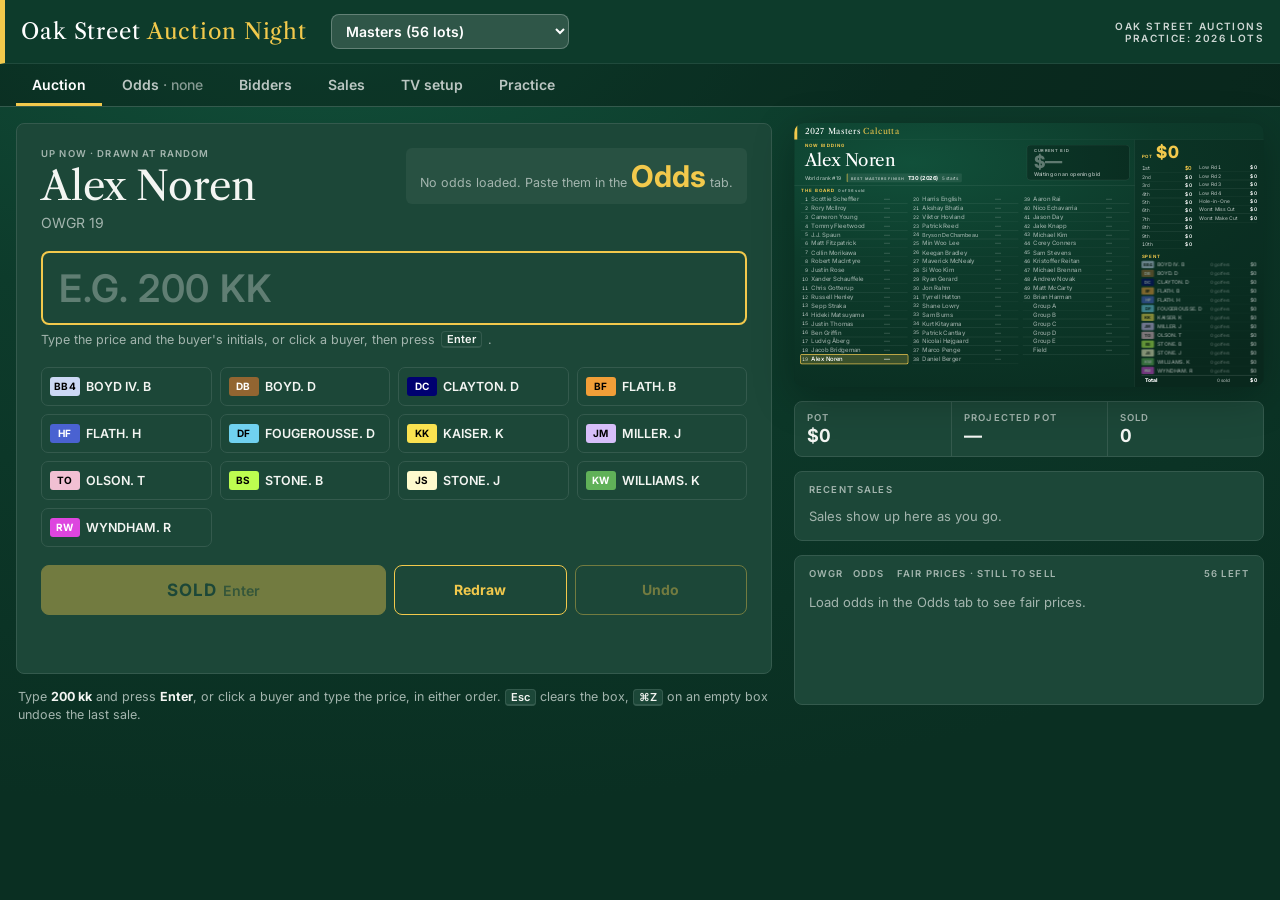
==== auction/index.html @ 511b9451 "Fair prices: golf shows both OWGR and odds rank columns Co-Authored-By: Claude Opus 5.5 <noreply@ant" ====
<!doctype html>
<html lang="en"><head><meta charset="utf-8"><meta name="viewport" content="width=device-width,initial-scale=1,viewport-fit=cover">
<title>Oak Street Auction Night</title>
<meta name="robots" content="noindex"><link rel="apple-touch-icon" href="/apple-touch-icon.png">
<style>:root{color-scheme:light}html,body{margin:0}[hidden]{display:none!important}</style>
</head><body>


<meta name="claude:viewport-fit-sides" content="cover">
<link rel="stylesheet" href="https://fonts.googleapis.com/css2?family=Libre+Caslon+Text:ital,wght@0,400;0,700;1,400&family=Libre+Franklin:wght@500;700;800&family=Source+Serif+4:wght@600;700&family=Oswald:wght@500;600;700&family=Barlow+Condensed:wght@600;700;800&family=Cormorant+Garamond:wght@500;600;700&family=Inter:wght@400;500;600;700;800&display=swap">
<style>
/* Layout: your phone controls on the left, the TV board on the right (tabs on narrow screens). Golf site Masters look. */
:root{--bg:#f6f4ec;--card:#fff;--fg:#1c2a21;--mut:#6d7468;--line:#e6e2d4;--seg:#f0ede2;--green:#006747;--gold:#f2c94c;--pos:#006747;--neg:#c8102e;--hdr:#006747;--shadow:0 1px 2px rgba(28,42,33,.06),0 4px 14px rgba(28,42,33,.04);--serif:"Libre Caslon Text",Georgia,serif;--ui:Inter,system-ui,-apple-system,"Segoe UI",sans-serif;
  --tv:#0d3b2b;--tv2:#0a2f22;--tvline:rgba(255,255,255,.12);--tvfg:#fff;--tvmut:rgba(255,255,255,.62)}
@media (prefers-color-scheme:dark){:root:not([data-theme="light"]){--bg:#0b120e;--card:#131c17;--fg:#eef1ea;--mut:#9aa396;--line:#253029;--seg:#1b2620;--green:#4fb98a;--pos:#5fca98;--neg:#ff7a72;--hdr:#00422d;--shadow:none;color-scheme:dark}}
:root[data-theme="dark"]{--bg:#0b120e;--card:#131c17;--fg:#eef1ea;--mut:#9aa396;--line:#253029;--seg:#1b2620;--green:#4fb98a;--pos:#5fca98;--neg:#ff7a72;--hdr:#00422d;--shadow:none;color-scheme:dark}
*{box-sizing:border-box}
body{background:var(--bg);color:var(--fg);font:14px/1.4 var(--ui);-webkit-font-smoothing:antialiased}
.top{background:var(--hdr);color:#fff;padding-block:14px;padding-left:max(16px,env(safe-area-inset-left,0px));padding-right:max(16px,env(safe-area-inset-right,0px));display:flex;align-items:center;gap:12px;border-left:5px solid var(--gold)}
.top h1{margin:0;font:400 22px var(--serif);letter-spacing:.04em}.top h1 span{color:var(--gold)}
.top p{margin:0 0 0 auto;font:600 10px var(--ui);letter-spacing:.14em;text-transform:uppercase;opacity:.8;text-align:right}
.top p.x{display:block}@media(max-width:600px){.top p{display:none}}.tabs{display:none;gap:6px;padding:12px max(16px,env(safe-area-inset-right,0px)) 0 max(16px,env(safe-area-inset-left,0px))}
.tabs button{flex:1;border:1px solid var(--line);background:var(--card);color:var(--fg);border-radius:999px;padding:9px;font:600 13px var(--ui);cursor:pointer}
.tabs button.on{background:var(--green);border-color:var(--green);color:var(--card)}
.wrap{display:grid;grid-template-columns:390px minmax(0,1fr);gap:20px;align-items:start;padding-block:16px 40px;padding-left:max(16px,env(safe-area-inset-left,0px));padding-right:max(16px,env(safe-area-inset-right,0px));max-width:1500px;margin:0 auto}
@media(max-width:900px){.wrap{grid-template-columns:minmax(0,1fr)}.tabs{display:flex}.wrap[data-v="ctl"] .tvcol{display:none}.wrap[data-v="tv"] .ctl{display:none}}
.lbl{font:600 10px var(--ui);letter-spacing:.14em;text-transform:uppercase;color:var(--mut);margin:0 2px 8px;display:flex;justify-content:space-between}
/* controls */
.ctl{min-width:0}
.card{background:var(--card);border:1px solid var(--line);border-radius:8px;box-shadow:var(--shadow);margin-bottom:12px;overflow:hidden}
.st{display:grid;grid-template-columns:repeat(3,minmax(0,1fr))}.st div{padding:10px 12px;border-left:1px solid var(--line)}.st div:first-child{border:0}
.st small,.sec{display:block;font:600 9.5px var(--ui);letter-spacing:.12em;text-transform:uppercase;color:var(--mut)}
.st b{display:block;font:700 18px var(--ui);margin-top:2px;font-variant-numeric:tabular-nums}
.now{padding:14px 12px;border-top:1px solid var(--line);display:grid;grid-template-columns:minmax(0,1fr);gap:12px}.now>*{min-width:0}
.now h2{margin:2px 0 0;font:400 24px/1.15 var(--serif)}.now .mem{font-size:12px;color:var(--mut);margin-top:3px}
.priv{display:flex;align-items:center;gap:10px;background:var(--seg);border-radius:6px;padding:9px 10px;font-size:12.5px}
.priv b{font:700 18px var(--ui);color:var(--green);font-variant-numeric:tabular-nums}.priv span{color:var(--mut)}
.priv button,.priv input{font:600 12px var(--ui)}.priv input{flex:1;min-width:0;border:1px solid var(--line);border-radius:5px;padding:6px 8px;background:var(--card);color:var(--fg)}
.priv button{border:0;background:none;color:var(--green);cursor:pointer;padding:4px}
.pr{display:grid;grid-template-columns:48px minmax(0,1fr) 48px;gap:8px}
.pr button{border:1px solid var(--line);background:var(--card);color:var(--fg);border-radius:8px;font:700 18px var(--ui);cursor:pointer}
.pr input{font:800 30px var(--ui);text-align:center;border:1px solid var(--line);border-radius:8px;padding:8px;background:var(--card);color:var(--fg);min-width:0;font-variant-numeric:tabular-nums}
.bz{display:grid;grid-template-columns:repeat(auto-fill,minmax(108px,1fr));gap:6px}
.bz button{display:flex;align-items:center;gap:6px;border:1px solid var(--line);background:var(--card);color:var(--fg);border-radius:7px;padding:6px;font:600 11px var(--ui);cursor:pointer;min-width:0;text-align:left}
.bz button span:last-child{white-space:nowrap;overflow:hidden;text-overflow:ellipsis}
.bz button.on{border-color:var(--green);box-shadow:0 0 0 2px var(--green)}
.act{display:grid;grid-template-columns:minmax(0,1fr) auto auto;gap:8px}
.btn{border:1px solid var(--green);background:var(--green);color:var(--card);border-radius:8px;padding:11px 14px;font:700 14px var(--ui);cursor:pointer;white-space:nowrap}
.btn.big{font-size:17px;letter-spacing:.06em}.btn.g{background:var(--card);color:var(--green)}
.btn:disabled{opacity:.4;cursor:default}
.btn:focus-visible,.bz button:focus-visible,.pr button:focus-visible,input:focus-visible,select:focus-visible{outline:2px solid var(--gold);outline-offset:1px}
.tag{display:inline-flex;align-items:center;justify-content:center;min-width:30px;height:19px;padding:0 4px;border-radius:3px;font:700 10px var(--ui);letter-spacing:.04em;line-height:normal;flex:0 0 auto}
.q .li{display:grid;grid-template-columns:20px minmax(0,1fr) auto;gap:8px;padding:8px 12px;border-top:1px solid var(--line);font-size:13px;align-items:center;cursor:pointer}
.q .li:hover{background:var(--seg)}.q .li i{font-style:normal;color:var(--mut);font-size:11px;font-variant-numeric:tabular-nums}.q .li small{color:var(--mut)}
.q .li span:nth-child(2){white-space:nowrap;overflow:hidden;text-overflow:ellipsis;font-weight:600}
.ctls{display:flex;flex-wrap:wrap;gap:8px;padding:12px}
.note{font-size:12.5px;color:var(--mut);margin:0 2px 12px;line-height:1.5}.note b{color:var(--fg)}
.toast{font-size:12px;color:var(--green);min-height:16px;padding:0 12px 10px}
/* TV board: dark Masters green, built at 1280x720 and scaled */
.tvcol{min-width:0;position:sticky;top:12px}
.tvbox{width:100%;aspect-ratio:16/9;max-width:100%;border-radius:10px;overflow:hidden;box-shadow:0 10px 40px rgba(0,0,0,.25);background:var(--tv2);position:relative}
.tv{position:absolute;left:0;top:0;width:1280px;height:720px;transform-origin:0 0;background:radial-gradient(120% 90% at 25% 15%,var(--tv0,#11503a) 0%,var(--tv) 45%,var(--tv2) 100%);color:var(--tvfg);font-family:var(--ui);display:grid;grid-template-rows:54px minmax(0,1fr);grid-template-columns:minmax(0,1fr) 400px}
.tv .bar{grid-column:1/-1;display:flex;align-items:center;gap:16px;padding:0 28px;border-bottom:1px solid var(--tvline);position:relative}
.tv .bar:before{content:"";position:absolute;left:0;top:0;bottom:0;width:8px;background:var(--gold)}
.tv .bar h3{margin:0;font:400 24px var(--serif);letter-spacing:.05em}.tv .bar h3 span{color:var(--gold)}
.tv .live{display:inline-flex;align-items:center;gap:8px;font:800 12px var(--ui);letter-spacing:.18em;background:#c8102e;padding:5px 11px;border-radius:4px}
.tv .live:before{content:"";width:8px;height:8px;border-radius:50%;background:#fff;animation:bl 1.4s infinite}
@keyframes bl{50%{opacity:.25}}
.tv .bar .cnt{margin-left:auto;font:600 15px var(--ui);color:var(--tvmut)}.tv .bar .cnt b{color:#fff}
.tv .k{font:700 12px var(--ui);letter-spacing:.22em;text-transform:uppercase;color:var(--gold)}
.tv .k small{font:600 11px var(--ui);letter-spacing:.08em;text-transform:none;color:var(--tvmut);margin-left:8px}
.tv .lf{display:grid;grid-template-rows:auto minmax(0,1fr);min-width:0;min-height:0}
.tv .stage{padding:14px 28px 12px;display:grid;grid-template-columns:minmax(0,1fr) auto;gap:4px 22px;align-items:end;border-bottom:1px solid var(--tvline)}
.tv .stage .k{grid-column:1/-1}
.tv .lot{font:400 46px/1.25 var(--serif);padding-bottom:2px;white-space:nowrap;overflow:hidden;text-overflow:ellipsis}
.tv .mem{grid-column:1/2;font:500 14px/1.35 var(--ui);color:var(--tvmut);overflow:hidden;display:-webkit-box;-webkit-line-clamp:2;-webkit-box-orient:vertical;min-height:19px}
.tv .bid{grid-row:2/4;grid-column:2;min-width:280px;background:rgba(0,0,0,.25);border:1px solid var(--tvline);border-radius:10px;padding:10px 18px;align-self:stretch;display:flex;flex-direction:column;justify-content:center}
.tv .bid small{font:700 11px var(--ui);letter-spacing:.2em;text-transform:uppercase;color:var(--tvmut)}
.tv .bid .amt{font:800 54px/1 var(--ui);font-variant-numeric:tabular-nums;margin-top:3px}
.tv .bid .who{display:flex;align-items:center;gap:9px;font:600 16px var(--ui);margin-top:5px;min-height:24px}
.tv .bid.sold{background:var(--gold);color:#0b2a1f;border-color:var(--gold)}.tv .bid.sold small{color:rgba(11,42,31,.65)}
.tv .past{grid-column:1/2;display:flex;gap:8px;flex-wrap:nowrap;overflow:hidden;align-items:center;min-height:28px}
.tv .pp{display:flex;align-items:center;gap:7px;background:rgba(255,255,255,.08);border-radius:5px;padding:4px 9px;font:600 13px var(--ui);white-space:nowrap}
.tv .pp em{font-style:normal;color:var(--tvmut);font-weight:500;font-size:12px}.tv .pp.m{background:rgba(242,201,76,.18);box-shadow:inset 0 0 0 1px rgba(242,201,76,.5)}
.tv .sl{padding:12px 18px 12px 24px;min-height:0;display:flex;flex-direction:column}
.tv .sl .cols{margin-top:8px;display:grid;grid-template-columns:repeat(var(--nc,3),minmax(0,1fr));gap:0 16px;align-items:start;flex:1;min-height:0}.tv .sl .cols .cc{min-width:0;display:flex;flex-direction:column}
.tv .sl .cols.c4{gap:0 14px}.tv .sl .r{display:grid;grid-template-columns:44px minmax(0,1fr) auto;gap:7px;align-items:center;height:21px;border-bottom:1px solid var(--tvline);break-inside:avoid;font:500 13.5px var(--ui)}
.tv .sl .r b{text-align:right;font-weight:800;font-variant-numeric:tabular-nums}
.tv .sl .r span{white-space:nowrap;overflow:hidden;text-overflow:ellipsis}
.tv .sl .r.nw{background:rgba(242,201,76,.22);border-radius:3px;box-shadow:0 0 0 2px rgba(242,201,76,.22)}
.tv .sl .r .tag{height:17px;min-width:30px;font-size:10px}
.tv .sl .none{color:var(--tvmut);font-size:14px;margin-top:10px}
.tv .rt{border-left:1px solid var(--tvline);padding:12px 24px 10px;display:flex;flex-direction:column;min-height:0;background:rgba(0,0,0,.14)}
.tv .pt{display:flex;align-items:baseline;gap:14px}.tv .pc{display:flex;flex-direction:column;min-width:0}.tv .pt .big{font:800 46px/1 var(--ui);color:var(--gold);font-variant-numeric:tabular-nums}
.tv .pays{display:grid;grid-template-columns:1fr 1.15fr;column-gap:20px;margin-top:8px;align-items:start;font:600 13.5px var(--ui);font-variant-numeric:tabular-nums}
.tv .pays .pc div{display:flex;justify-content:space-between;gap:8px;border-bottom:1px solid var(--tvline);padding:3px 0;white-space:nowrap}.tv .pays em{font-style:normal;color:var(--tvmut);font-weight:500;overflow:hidden;text-overflow:ellipsis}
.tv .pays .pc div.f{color:var(--gold);font-size:15px}
.tv .bl{margin-top:12px;display:flex;flex-direction:column;min-height:0}
.tv .bl .r{display:grid;grid-template-columns:auto minmax(0,1fr) auto 64px;gap:9px;align-items:center;height:calc(25px*var(--k,1));border-bottom:1px solid var(--tvline);font:600 calc(14px*var(--k,1)) var(--ui);font-variant-numeric:tabular-nums}.tv .bl .r .tag{height:calc(20px*var(--k,1));min-width:calc(34px*var(--k,1));font-size:calc(11px*var(--k,1))}
.tv .rt{overflow:hidden}
.tv .bl .r span{white-space:nowrap;overflow:hidden;text-overflow:ellipsis}.tv .bl .r i{font-style:normal;color:var(--tvmut);font-weight:500;font-size:12.5px}.tv .bl .r b{text-align:right}
.tv .bl .r.z{opacity:.5}.tv .bl .r.nw{background:rgba(242,201,76,.22)}
.tv .tag{height:20px;min-width:34px;font-size:11px}.tv .bid .tag{height:26px;min-width:42px;font-size:14px}
.tv .sl .r{grid-template-columns:20px minmax(0,1fr) 42px 38px!important;gap:7px!important}.tv .sl .cols.c4 .r{grid-template-columns:18px minmax(0,1fr) 36px 34px!important;gap:5px!important}
.tv .ow{display:flex;align-items:center;justify-content:center;height:18px;line-height:normal;border-radius:3px;padding:0 0 0 .04em;font:700 11px var(--ui);letter-spacing:.04em;white-space:nowrap;overflow:hidden;text-overflow:ellipsis;text-align:center}.tv .sl .cols.c4 .ow{font-size:10px;height:17px}
.tv .sl .r i{font-style:normal;color:var(--tvmut);font-size:11px;text-align:right;font-variant-numeric:tabular-nums}
.tv .sl .r.open span{color:rgba(255,255,255,.55)}.tv .sl .r.open b{color:rgba(255,255,255,.3);font-weight:500}
.tv .sl .r.up{background:rgba(242,201,76,.2);box-shadow:0 0 0 2px var(--gold);border-radius:3px}.tv .sl .r.up span,.tv .sl .r.up b{color:#fff}
.tv .sl .r .tg0{display:block}
.tv .sl .cols.c4 .r{height:20px;font-size:12.5px}.tv .sl .cols.dense .r{height:19.5px;font-size:13px}
.tv .sl .r.hasdd{position:relative;z-index:3}
.tv .sl .r .dd{position:absolute;right:-2px;left:auto;min-width:calc(100% + 4px);width:max-content;max-width:360px;top:calc(100% + 3px);background:#0a2a1e;border:2px solid var(--gold);border-radius:5px;padding:6px 10px;display:grid;grid-template-columns:1fr;gap:1px 14px;box-shadow:0 10px 24px rgba(0,0,0,.45);transform-origin:top;animation:dd .28s ease-out}
.tv .sl .r .dd.two{grid-template-columns:repeat(2,minmax(0,auto))}
.tv .sl .r .dd.flip{top:auto;bottom:calc(100% + 3px);transform-origin:bottom}
.tv .sl .r .dd span{font:500 13px/1.5 var(--ui);color:#fff;white-space:nowrap;overflow:hidden;text-overflow:ellipsis}
@keyframes dd{from{transform:scaleY(.2);opacity:0}to{transform:none;opacity:1}}
@media(prefers-reduced-motion:reduce){.tv .sl .r .dd{animation:none}}
.tv .sl .cols{overflow:visible!important}.tv .sl{overflow:hidden}
@media(prefers-reduced-motion:reduce){.tv .live:before{animation:none}}
.cmd{width:100%;font:800 30px var(--ui);letter-spacing:.02em;border:2px solid var(--green);border-radius:8px;padding:10px 14px;background:var(--card);color:var(--fg);text-transform:uppercase}
.cmd::placeholder{color:var(--mut);opacity:.5;font-weight:600}
.hint{font-size:12.5px;color:var(--mut);margin-top:6px;min-height:18px;display:flex;align-items:center;gap:6px;flex-wrap:wrap}
.hint b{color:var(--fg)}.hint .warn{color:var(--neg);font-weight:600}
kbd{font:600 11px var(--ui);border:1px solid var(--line);border-bottom-width:2px;border-radius:4px;padding:0 5px;background:var(--card);color:var(--fg)}
.evp{display:flex;align-items:center;gap:10px;margin-bottom:10px}.evp select{flex:1;font:600 14px var(--ui);color:var(--fg);background:var(--card);border:1px solid var(--line);border-radius:8px;padding:9px 10px}
.tv[data-ev="usopen"]{--tv0:#164a7a;--tv:#0b2f55;--tv2:#061f3b;--gold:#F25C5C;--serif:"Libre Franklin",Inter,sans-serif}
.tv[data-ev="usopen"] .bar h3{font-weight:800;letter-spacing:.02em;text-transform:uppercase;font-size:22px}
.tv[data-ev="usopen"] .lot{font-weight:700;letter-spacing:-.01em}
.tv[data-ev="usopen"] .bid.sold{background:#BF0D3E;border-color:#BF0D3E;color:#fff}.tv[data-ev="usopen"] .bid.sold small{color:rgba(255,255,255,.75)}
.tv[data-ev="usopen"] .sl .r .dd{background:#071f3a}
.tv .sl .r .dd.three{grid-template-columns:repeat(3,minmax(0,auto))}
.tv[data-ev="pga"]{--tv0:#043362;--tv:#00205B;--tv2:#001123;--gold:#ffffff;--serif:"Source Serif 4",Georgia,serif}
.tv[data-ev="pga"] .bar h3{font-weight:700;letter-spacing:.01em;font-size:25px}.tv[data-ev="pga"] .lot{font-weight:700;letter-spacing:0;font-size:46px}
.tv[data-ev="pga"] .bid.sold{color:#00205B}.tv[data-ev="pga"] .sl .r .dd{background:#001a3a}
.tv[data-ev="open"]{--tv0:#1d3d66;--tv:#0f2a4a;--tv2:#081a30;--gold:#FFD100;--serif:"Cormorant Garamond",Georgia,serif}
.tv[data-ev="open"] .bar h3{font-weight:700;font-size:27px;letter-spacing:.03em}.tv[data-ev="open"] .lot{font-weight:600;font-size:52px}
.tv[data-ev="open"] .bid.sold{color:#0B2545}.tv[data-ev="open"] .sl .r .dd{background:#0a1f38}
.tv .secs{margin-top:8px;display:grid;grid-template-columns:repeat(var(--n),minmax(0,1fr));gap:0 16px;flex:1;min-height:0}
.tv .secs .sh{font:700 13px var(--ui);letter-spacing:.16em;text-transform:uppercase;color:#fff;border-bottom:2px solid var(--gold);padding:2px 0 5px;margin-bottom:2px}
.tv .secs .sc{min-width:0;display:flex;flex-direction:column}
.tv .secs .r{height:auto!important;flex:0 0 31px;font-size:15px!important}
.tv .sl .r{align-content:center!important;align-items:center!important}
/* Safari: give board rows a real height so their text centers vertically */
.tv .secs .r{height:31px!important}
.tv .secs[data-rows="7"] .r{height:52px!important}
.tv[data-ev="mm"] .secs .r{height:var(--rh,31px)!important}
.tv[data-ev="mm"] .secs .r:has(.pair){height:calc(var(--rh,31px)*1.6)!important}
.tv .sl .r{grid-template-rows:minmax(0,1fr)!important}
.tv .secs[data-rows="7"] .r{flex-basis:52px;font-size:21px!important;grid-template-columns:28px minmax(0,1fr) 58px 46px!important}
.tv .secs[data-rows="7"] .r i{font-size:15px}.tv .secs[data-rows="7"] .ow{height:24px;font-size:13px}
.tv .secs[data-rows="7"] .sh{font-size:16px}
.tv .pays.win{grid-template-columns:1fr 1fr}.tv .pays .ph2{font:700 11px var(--ui);letter-spacing:.14em;text-transform:uppercase;color:var(--tvmut);border:0!important;padding:0 0 4px!important}
.tv .pays.win .pc div:not(.ph2){font-size:15px;padding:5px 0}
.tv[data-ev="nfl"]{--tv0:#262a30;--tv:#15181c;--tv2:#08090b;--gold:#ffffff;--serif:"Oswald",Inter,sans-serif}
.tv[data-ev="nfl"] .bar h3{font-weight:700;text-transform:uppercase;letter-spacing:.04em}.tv[data-ev="nfl"] .lot{font-weight:600;text-transform:uppercase;letter-spacing:.01em}
.tv[data-ev="nfl"] .k{color:#fff}.tv[data-ev="nfl"] .pt .big{color:#fff}.tv[data-ev="nfl"] .bar h3 span{color:#fff}.tv[data-ev="nfl"] .bar:before{display:none}.tv[data-ev="nfl"] .sl .r.up{background:rgba(255,255,255,.12)}.tv[data-ev="nfl"] .sl .r.nw{background:rgba(255,255,255,.18)}.tv[data-ev="nfl"] .sl .k small,.tv[data-ev="nfl"] .k small{color:rgba(255,255,255,.6)}.tv[data-ev="nfl"] .bid.sold{color:#111}.tv[data-ev="nfl"] .bid.sold small{color:rgba(0,0,0,.6)}.tv[data-ev="nfl"] .secs .sc:nth-child(1) .sh{border-bottom-color:#D50A0A}.tv[data-ev="nfl"] .secs .sc:nth-child(2) .sh{border-bottom-color:#013369}.tv[data-ev="nfl"] .sl .r .dd{background:#0e1013}
.tv[data-ev="mm"]{--tv0:#1d2630;--tv:#10161d;--tv2:#06090c;--gold:#009cde;--serif:"Barlow Condensed",Inter,sans-serif}
.tv[data-ev="mm"] .bar h3{font-weight:800;text-transform:uppercase;letter-spacing:.03em;font-size:26px}.tv[data-ev="mm"] .lot{font-weight:700;text-transform:uppercase;font-size:50px}
.tv[data-ev="mm"] .k,.tv[data-ev="mm"] .pt .big{color:#009cde}.tv[data-ev="mm"] .pcum div:last-child b{color:#009cde}.tv[data-ev="mm"] .bid.sold{color:#fff}.tv[data-ev="mm"] .bid.sold small{color:rgba(255,255,255,.75)}.tv[data-ev="mm"] .sl .r .dd{background:#0b1015}
.tv[data-ev="mm"]{grid-template-columns:minmax(0,1fr) 350px}
.tv[data-ev="mm"] .secs{gap:0 12px}.tv[data-ev="mm"] .secs .r{flex:0 0 var(--rh,31px)!important;font-size:var(--fs,calc(var(--rh,31px)*.6))!important;grid-template-columns:1.2em minmax(0,1fr) 2.8em 2.4em!important;gap:.35em!important}
.tv[data-ev="mm"] .secs .r:has(.pair){flex-basis:calc(var(--rh,31px)*1.6)!important}
.tv[data-ev="mm"] .secs .r .pair{font-size:1em!important;line-height:1.12!important}
.tv[data-ev="mm"] .secs .r i{font-size:.8em!important}
.tv[data-ev="mm"] .secs .r .ow,.tv[data-ev="mm"] .secs .r .tag{height:min(calc(var(--rh,31px)*.72),1.5em)!important;font-size:.68em!important;min-width:0!important;width:100%}
.tv[data-ev="mm"] .secs .sh{font-size:calc(var(--rh,31px)*.48)}
.tv[data-ev="mm"] .rt{padding-left:20px;padding-right:20px}
.tv .pcum{margin-top:8px;font:600 15px var(--ui);font-variant-numeric:tabular-nums}
.tv .pcum div{display:grid;grid-template-columns:minmax(0,1fr) 80px 100px;gap:8px;align-items:center;border-bottom:1px solid var(--tvline);padding:5px 0}
.tv .pcum div span,.tv .pcum div b{text-align:right}.tv .pcum .h span:first-child{text-align:left}.tv .pcum em{font-style:normal;color:var(--tvmut);font-weight:500}
.tv .pcum div b{color:#fff;font-weight:800}.tv .pcum div:last-child b{color:var(--gold)}
.tv .pcum .h{font:700 11px var(--ui);letter-spacing:.12em;text-transform:uppercase;color:var(--tvmut);border-bottom:1px solid var(--tvline);padding:0 0 5px}
.tv .stage.team{border-bottom:0}
.tv .stage.team .k{color:var(--tk)}.tv .stage.team .lot{color:var(--tfg)}.tv .stage.team .mem{color:var(--tk)}
.tv .stage.team:not([data-tv="box"]) .bid:not(.sold){background:rgba(0,0,0,.42);border-color:rgba(255,255,255,.18)}
.tv .lot.sm{font-size:38px!important;line-height:1.3}
.tv .stage{position:relative}.tv .stage>*{position:relative;z-index:1}.tv .stage>.tbg{position:absolute;inset:0;width:100%;height:100%;z-index:0;display:block}
.tv[data-ev="nfl"] .stage.team .team-title{grid-column:1;display:flex;align-items:center;gap:14px;min-width:0;position:relative;z-index:1}
.tv[data-ev="nfl"] .stage.team .team-title .lot{min-width:0;overflow:visible;text-overflow:clip}
.tv[data-ev="nfl"] .stage.team .team-logo{display:block;flex:0 0 auto;width:82px;height:82px;object-fit:contain;opacity:1;pointer-events:none}
.tv[data-ev="nfl"] .stage.team .team-logo.rams{filter:brightness(0) invert(1)}
.tv[data-ev="nfl"] .stage.team .team-logo.giants{filter:brightness(0) invert(1)}
.tv[data-ev="mm"] .stage.team .team-title{grid-column:1;display:flex;align-items:center;gap:14px;min-width:0;position:relative;z-index:1}
.tv[data-ev="mm"] .stage.team .team-title .lot{min-width:0;overflow:visible;text-overflow:clip}
.tv[data-ev="mm"] .stage.team .team-logo{display:block;flex:0 0 auto;width:82px;height:82px;object-fit:contain;opacity:1;pointer-events:none}
.tv[data-ev="mm"] .stage.team .team-logo.ncaa-light{filter:brightness(0) invert(1)}
.tv[data-ev="masters"] .stage.player .player-title,.tv[data-ev="pga"] .stage.player .player-title,.tv[data-ev="usopen"] .stage.player .player-title,.tv[data-ev="open"] .stage.player .player-title{grid-column:1;display:flex;align-items:center;gap:12px;min-width:0;position:relative;z-index:1}
.tv .stage.player .player-title .lot{min-width:0;overflow:visible;text-overflow:clip}
.tv .stage.player .player-headshot{display:block;flex:0 0 auto;width:58px;height:58px;object-fit:cover;object-position:center 22%;border-radius:50%;border:2px solid rgba(255,255,255,.82);box-shadow:0 3px 10px rgba(0,0,0,.24);background:#fff;pointer-events:none}

.team-logo.ncaa-outline{filter:drop-shadow(0 0 1.5px #fff) drop-shadow(1.5px 0 0 #fff) drop-shadow(-1.5px 0 0 #fff) drop-shadow(0 1.5px 0 #fff) drop-shadow(0 -1.5px 0 #fff) drop-shadow(1px 1px 0 #fff) drop-shadow(-1px -1px 0 #fff) drop-shadow(1px -1px 0 #fff) drop-shadow(-1px 1px 0 #fff)}
.team-logo.ncaa-outline-thin{filter:drop-shadow(0 0 1px #fff) drop-shadow(1px 0 0 #fff) drop-shadow(-1px 0 0 #fff) drop-shadow(0 1px 0 #fff) drop-shadow(0 -1px 0 #fff)}
/* team colors: straight edges only, so they stay sharp at any size */
.tv .stage.team{background:var(--p)}
.tv .stage.team[data-two="1"]{background:linear-gradient(90deg,var(--p) 0 44%,var(--p2) 56% 100%)}
.tv .stage.team:before,.tv .stage.team:after{content:"";position:absolute;z-index:0;pointer-events:none}
.tv .stage.team[data-tv="bands"]:before{left:0;top:0;bottom:0;width:14px;background:var(--q)}
.tv .stage.team[data-tv="bands"]:after{left:0;right:0;bottom:0;height:8px;background:var(--q)}
.tv .stage.team[data-tv="bands"][data-two="1"]:before{background:var(--q)}
.tv .stage.team[data-tv="bands"][data-two="1"]:after{background:linear-gradient(90deg,var(--q) 0 50%,var(--q2) 50% 100%)}
.tv .stage.team[data-tv="fade"]{background:radial-gradient(130% 160% at 20% 0%,color-mix(in srgb,var(--p) 85%,#fff) 0%,var(--p) 45%,color-mix(in srgb,var(--p) 55%,#000) 100%)}
.tv .stage.team[data-tv="fade"][data-two="1"]{background:linear-gradient(90deg,var(--p) 0 40%,var(--p2) 60% 100%)}
.tv .stage.team[data-tv="fade"]:after{left:0;right:0;bottom:0;height:6px;background:linear-gradient(90deg,var(--q) 0 50%,var(--q2) 50% 100%)}
.tv .stage.team[data-tv="box"]{background:transparent}
.tv .stage.team[data-tv="box"] .k,.tv .stage.team[data-tv="box"] .mem{color:var(--tvmut)}.tv .stage.team[data-tv="box"] .lot{color:#fff}
.tv .stage.team[data-tv="box"] .bid:not(.sold){background:linear-gradient(90deg,var(--p) 0 50%,var(--p2) 50% 100%);border:0;box-shadow:inset 0 -8px 0 var(--q),inset 0 0 0 1px rgba(255,255,255,.12);color:var(--tfg)}
.tv .stage.team[data-tv="box"][data-two="0"] .bid:not(.sold){background:var(--p)}
.tv .stage.team[data-tv="box"] .bid:not(.sold) small{color:var(--tk)}
.tv .stage.team[data-tv="box"]:after{left:28px;bottom:3px;width:120px;height:5px;background:linear-gradient(90deg,var(--p) 0 50%,var(--q) 50%)}
.tv .memrow{grid-column:1/2;display:flex;align-items:center;gap:14px;min-height:19px;flex-wrap:nowrap;overflow:hidden}.tv .mem1{font:500 14px var(--ui);color:var(--tvmut);white-space:nowrap}
.tv .bestf{display:flex;align-items:baseline;gap:9px;white-space:nowrap;background:rgba(255,255,255,.08);border-left:3px solid var(--gold);border-radius:4px;padding:3px 10px}
.tv .bestf small{font:700 10px var(--ui);letter-spacing:.16em;text-transform:uppercase;color:var(--tvmut)}.tv .bestf b{font:700 15px var(--ui);color:#fff}.tv .bestf i{font:500 12.5px var(--ui);font-style:normal;color:var(--tvmut)}
.tv .sl .r .dd span.cw{color:var(--gold);font-weight:700}.tv .sl .r .dd span.cw em{font-style:normal;font-weight:600;font-size:11.5px;opacity:.85}
.tv .mem b.cwm{color:var(--gold);font-weight:700}.tv .mem b.cwm em{font-style:normal;font-weight:600;font-size:12.5px;opacity:.85}
.tv .mem .nick{font-weight:700;text-transform:uppercase;letter-spacing:.08em;color:#fff}.tv .stage.team .mem .nick{color:var(--tfg)}
.tv .bl .r.tot{border-top:2px solid var(--tvline);border-bottom:0;font-weight:800}.tv .bl .r.tot span:nth-child(2){color:#fff}
.tv .res{grid-column:1/-1;padding:16px 28px 14px;display:flex;flex-direction:column;min-height:0}
.tv .res .rh{display:flex;justify-content:space-between;align-items:flex-end;border-bottom:1px solid var(--tvline);padding-bottom:10px;margin-bottom:12px}
.tv .res .rt2{font:400 40px/1.1 var(--serif);margin-top:4px}.tv .res .rp{display:flex;align-items:baseline;gap:12px}.tv .res .rp b{font:800 44px var(--ui);color:var(--gold);font-variant-numeric:tabular-nums}
.tv .res .rg{display:grid;grid-template-columns:1fr 1fr 1.05fr;gap:22px;flex:1;min-height:0}
.tv .res .rc{min-width:0;display:flex;flex-direction:column;gap:2px}.tv .res .rc .k{margin-bottom:6px}.tv .res .rc .k small{font:600 11px var(--ui);letter-spacing:.04em;text-transform:none;color:var(--tvmut);margin-left:6px}
.tv .res .rr{display:grid;grid-template-columns:auto minmax(0,1fr) auto;grid-template-rows:auto auto;column-gap:10px;align-items:center;padding:7px 0;border-bottom:1px solid var(--tvline)}
.tv .res .rr .tag{grid-row:1/3}.tv .res .rr span{font:600 16px var(--ui);white-space:nowrap;overflow:hidden;text-overflow:ellipsis}.tv .res .rr i{grid-column:2;font:500 12.5px var(--ui);font-style:normal;color:var(--tvmut)}
.tv .res .rr b{grid-column:3;grid-row:1/3;font:800 20px var(--ui);font-variant-numeric:tabular-nums}
.tv .res .p{color:#5fd68f}.tv .res .n{color:#ff7a72}
.tv .res .bh,.tv .res .br2{display:grid;grid-template-columns:auto minmax(0,1fr) 66px 66px 76px;gap:9px;align-items:center;font:600 14.5px var(--ui);font-variant-numeric:tabular-nums}
.tv .res .bh{font:700 10.5px var(--ui);letter-spacing:.12em;text-transform:uppercase;color:var(--tvmut);padding-bottom:4px;border-bottom:1px solid var(--tvline)}
.tv .res .br2{padding:5px 0;border-bottom:1px solid var(--tvline)}.tv .res .br2 span:nth-child(2){white-space:nowrap;overflow:hidden;text-overflow:ellipsis}
.tv .res .bh span:nth-child(n+3),.tv .res .br2>*:nth-child(n+3){text-align:right}.tv .res .br2 b{font-weight:800}
.tv .res .cards2{flex:1;min-height:0;columns:4 260px;column-gap:16px;column-fill:balance;overflow:hidden}
.tv .res .bc2{break-inside:avoid;background:rgba(255,255,255,.06);border-radius:6px;padding:.55em .7em .4em;margin-bottom:.6em;font-variant-numeric:tabular-nums}
.tv .res .bh2{display:flex;align-items:center;gap:.6em;font:700 1.08em var(--ui)}.tv .res .bh2>span:not(.tag){flex:1;white-space:nowrap;overflow:hidden;text-overflow:ellipsis}.tv .res .bh2 b{font-weight:800;font-size:1.15em}
.tv .res .bs2{display:grid;grid-template-columns:repeat(5,minmax(0,1fr));gap:.4em;margin:.45em 0 .3em;padding-bottom:.4em;border-bottom:1px solid var(--tvline);font:700 .95em var(--ui)}
.tv .res .bs2 small{display:block;font:700 .66em var(--ui);letter-spacing:.1em;text-transform:uppercase;color:var(--tvmut);margin-bottom:1px}
.tv .res .gl{display:grid;grid-template-columns:minmax(0,1fr) auto 4.4em 3.6em;gap:.6em;font:500 .95em/1.55 var(--ui)}
.tv .res .gl span{white-space:nowrap;overflow:hidden;text-overflow:ellipsis}.tv .res .gl i{font-style:normal;color:var(--tvmut)}.tv .res .gl b{text-align:right;font-weight:700}.tv .res .gl em{text-align:right;font-style:normal;font-weight:600;opacity:.85}
.tvsz{display:flex;align-items:center;gap:6px;margin-right:6px}.tvsz .btn{padding:8px 12px}.tvsz b{min-width:3em;text-align:center;font-variant-numeric:tabular-nums}
/* layout B: tabs, roomy auction panel */
.top{gap:16px}.top .evtop{margin-left:8px;font:600 14px var(--ui);color:#fff;background:rgba(255,255,255,.14);border:1px solid rgba(255,255,255,.25);border-radius:8px;padding:7px 10px}.top .evtop option{color:#111}
.ptabs{display:flex;gap:4px;background:#00553b;padding-left:max(16px,env(safe-area-inset-left,0px));padding-right:max(16px,env(safe-area-inset-right,0px));overflow-x:auto}
.ptabs button{background:none;border:0;border-bottom:3px solid transparent;color:rgba(255,255,255,.72);font:600 14px var(--ui);padding:12px 16px 10px;cursor:pointer;white-space:nowrap}.ptabs button.on{color:#fff;border-bottom-color:var(--gold)}
.ptabs button:focus-visible{outline:2px solid var(--gold);outline-offset:-2px}.ptabs #oddsSt{font-weight:500;opacity:.7}
.wrap{grid-template-columns:minmax(0,1fr) 470px!important;gap:22px!important;max-width:1500px}
@media(max-width:1000px){.wrap{grid-template-columns:minmax(0,1fr)!important}}
.ctl .card.big{padding:24px;display:grid;gap:18px;margin:0}
.nowtop{display:flex;justify-content:space-between;align-items:flex-start;gap:18px}.nowtop>div:first-child{min-width:0}
.nowtop h2{margin:4px 0 0;font:400 40px/1.15 var(--serif)}.nowtop .mem{font-size:14px;color:var(--mut);margin-top:4px}
.nowtop .priv{flex:0 0 auto;flex-direction:column;align-items:flex-end;gap:2px;padding:10px 14px;text-align:right}.nowtop .priv b{font-size:30px}.nowtop .priv button{padding:0}
.ctl .cmd{font-size:38px;padding:12px 16px}
.ctl .bz{grid-template-columns:repeat(4,minmax(0,1fr));gap:8px}.ctl .bz button{padding:9px 8px;font-size:12.5px}
.ctl .act{grid-template-columns:2fr 1fr 1fr}.ctl .act .btn{padding:14px}
.ctl .card.pad{padding:22px}.ctl h3{margin:0 0 6px;font:400 24px var(--serif);color:var(--green)}
.ctl textarea{width:100%;height:340px;font:12.5px ui-monospace,Menlo,monospace;border:1px solid var(--line);border-radius:8px;padding:10px;background:var(--card);color:var(--fg)}
.steps{margin:8px 0 14px;padding-left:20px;line-height:1.7}.keys{margin-top:14px}
.tvcol{display:grid;gap:14px;position:sticky;top:12px;align-content:start;min-width:0}.tvcol .tvbox{width:100%;height:auto;aspect-ratio:16/9}.tvcol .card{margin:0}
.tvcol .st{display:grid;grid-template-columns:repeat(3,minmax(0,1fr))}
.rec #recent .r{display:grid;grid-template-columns:auto minmax(0,1fr) auto;gap:10px;align-items:center;padding:8px 14px;border-top:1px solid var(--line);font-size:13.5px}
.rec #recent .r span{white-space:nowrap;overflow:hidden;text-overflow:ellipsis}.rec #recent .r b{font-variant-numeric:tabular-nums}.rec #recent .none{padding:8px 14px 14px;color:var(--mut);font-size:13px}
.full .ptabs,.full .tvcol>*:not(.tvbox){display:none!important}
.fp .fph{display:flex;justify-content:space-between;padding:12px 14px 6px}
.fp #fair{flex:1;min-height:0;overflow-y:auto}.fp{display:flex;flex-direction:column;flex:1;min-height:150px}
@media(min-width:1001px){.tvcol{display:flex!important;flex-direction:column;max-height:calc(100vh - 128px);top:12px}.tvcol>*:not(.fp){flex:0 0 auto}.tvcol .tvbox{aspect-ratio:16/9;height:auto}}
.fp #fair .r em{font-style:normal;color:var(--mut);font-weight:600;text-align:right;font-variant-numeric:tabular-nums}.fp .rkh{display:inline-block;width:28px;margin-right:10px;text-align:right}
.fp #fair .r{display:grid;grid-template-columns:28px minmax(0,1fr) 52px 64px;gap:10px;padding:6px 14px;border-top:1px solid var(--line);font-size:13.5px;font-variant-numeric:tabular-nums}
.fp #fair .r span{white-space:nowrap;overflow:hidden;text-overflow:ellipsis}.fp #fair .r i{font-style:normal;color:var(--mut);text-align:right}.fp #fair .r b{text-align:right;color:var(--green)}
.fp .rgh{display:none;width:30px;margin-right:10px}.fp.rg .rgh{display:inline-block}.fp.rg #fair .r{grid-template-columns:28px 30px minmax(0,1fr) 52px 64px}.fp.og .rkh,.fp.og .rgh{width:34px}.fp.og #fair .r{grid-template-columns:34px 34px minmax(0,1fr) 52px 64px}.fp.og #fair .r u{color:var(--fg);font-weight:600}.fp #fair .r u{text-decoration:none;color:var(--mut);font-weight:600}
.fp #fair .r.up{background:rgba(242,201,76,.28);box-shadow:inset 3px 0 0 var(--gold);font-weight:700}.fp #fair .none{padding:8px 14px 14px;color:var(--mut);font-size:13px}
.tv .lot.two{display:flex;flex-direction:column;font-size:36px!important;line-height:1.08!important;white-space:normal}.tv .lot.two span{white-space:nowrap;overflow:hidden;text-overflow:ellipsis}
.tv .sl .r .pair{display:flex;flex-direction:column;line-height:1.08;font-size:.84em;min-width:0}.tv .sl .r .pair span{white-space:nowrap;overflow:hidden;text-overflow:ellipsis}
.bl2 .r{display:grid;grid-template-columns:auto minmax(0,1fr) auto auto;gap:10px;align-items:center;padding:7px 0;border-top:1px solid var(--line);font-size:13.5px}
.bl2 .r small{color:var(--mut);font-variant-numeric:tabular-nums}.bl2 .r button{border:1px solid var(--line);background:var(--card);color:var(--fg);border-radius:6px;padding:5px 10px;font:600 12px var(--ui);cursor:pointer}.bl2 .r button:disabled{opacity:.35;cursor:default}
.addb{display:grid;grid-template-columns:minmax(0,1.1fr) minmax(0,1fr) 70px 46px auto;gap:8px;margin-top:12px}.addb select{font:600 14px var(--ui);border:1px solid var(--green);border-radius:8px;padding:9px 10px;background:var(--card);color:var(--fg);min-width:0}
.addb input{font:600 14px var(--ui);border:1px solid var(--line);border-radius:8px;padding:9px 10px;background:var(--card);color:var(--fg);min-width:0;text-transform:uppercase}.addb input[type=color]{padding:2px;height:40px}
.as .r{display:grid;grid-template-columns:minmax(0,1fr) 80px 150px auto;gap:8px;align-items:center;padding:6px 0;border-top:1px solid var(--line);font-size:13.5px}
.as .r span{white-space:nowrap;overflow:hidden;text-overflow:ellipsis;font-weight:600}.as .r input,.as .r select{font:600 13px var(--ui);border:1px solid var(--line);border-radius:6px;padding:6px 8px;background:var(--card);color:var(--fg);min-width:0}
.as .r button{border:1px solid var(--line);background:var(--card);color:var(--fg);border-radius:6px;padding:6px 10px;font:600 12px var(--ui);cursor:pointer}.as .r.hl{background:rgba(242,201,76,.22)}
.rec #recent .r{cursor:pointer}.rec #recent .r:hover{background:var(--seg)}
.tv .tst{position:absolute;inset:0;background:#111;color:#fff;font:600 22px var(--ui);display:flex;align-items:center;justify-content:center;text-align:center;border:6px solid #f2c94c}
.tv .tst i{position:absolute;width:70px;height:70px;border:6px solid #f2c94c}.tv .tst i:nth-child(1){left:0;top:0;border-right:0;border-bottom:0}.tv .tst i:nth-child(2){right:0;top:0;border-left:0;border-bottom:0}.tv .tst i:nth-child(3){left:0;bottom:0;border-right:0;border-top:0}.tv .tst i:nth-child(4){right:0;bottom:0;border-left:0;border-top:0}
.tv .tst b{display:block;font:800 54px var(--ui);margin-bottom:10px}
.tv .pays .pc div.mcper em{padding-left:10px}.tv .mcn{margin-top:8px;background:rgba(255,255,255,.07);border-left:3px solid var(--gold);border-radius:4px;padding:6px 10px;font:500 calc(13.5px*var(--k,1)) var(--ui);font-variant-numeric:tabular-nums}
.tv .mcn b{font-weight:800;color:#fff}.tv .mcn small{display:block;font:500 calc(11px*var(--k,1)) var(--ui);color:var(--tvmut);margin-top:2px;line-height:1.35}
/* full-size TV: one-window full screen, or a second window opened at #tv */
.full .top,.full .tabs,.full .ctl,.full .tvcol>.lbl,.full .tvcol>.note{display:none!important}
.full .wrap{display:block;padding:0;max-width:none}
.full .tvcol{position:static}
.full .tvbox{position:fixed;inset:0;width:100%;height:100%;aspect-ratio:auto;border-radius:0;box-shadow:none;z-index:5}
.xit{position:fixed;top:calc(env(safe-area-inset-top,0px) + 10px);right:calc(env(safe-area-inset-right,0px) + 10px);z-index:9;border:1px solid rgba(255,255,255,.3);background:rgba(0,0,0,.45);color:#fff;border-radius:6px;padding:7px 12px;font:600 12px var(--ui);cursor:pointer;opacity:.25;transition:opacity .2s}
.xit:hover,.xit:focus-visible{opacity:1}
.tvbtns{display:flex;gap:8px;flex-wrap:wrap;margin-top:10px}

/* Laptop controls wear the same look as the TV board for the auction that is loaded */
html:root[data-ev="masters"]{--bg:#0a2f22;--card:#1c4738;--seg:#285142;--line:#345a4d;--fg:#f3f5f2;--mut:#a3b5ae;--green:#f2c94c;--gold:#f2c94c;--pos:#5fca98;--neg:#ff7a72;--hdr:#0d3b2b;--shadow:none;--serif:"Libre Caslon Text",Georgia,serif;color-scheme:dark}
html:root[data-ev="pga"]{--bg:#001123;--card:#0f2d65;--seg:#1c396d;--line:#294475;--fg:#f3f5f2;--mut:#9eaac1;--green:#ffffff;--gold:#ffffff;--pos:#5fca98;--neg:#ff7a72;--hdr:#00205B;--shadow:none;--serif:"Source Serif 4",Georgia,serif;color-scheme:dark}
html:root[data-ev="usopen"]{--bg:#061f3b;--card:#1a3b5f;--seg:#264668;--line:#325070;--fg:#f3f5f2;--mut:#a2b0be;--green:#F25C5C;--gold:#F25C5C;--pos:#5fca98;--neg:#ff7a72;--hdr:#0b2f55;--shadow:none;--serif:"Libre Franklin",Inter,sans-serif;color-scheme:dark}
html:root[data-ev="open"]{--bg:#081a30;--card:#1d3755;--seg:#29415e;--line:#354c67;--fg:#f3f5f2;--mut:#a4aeba;--green:#FFD100;--gold:#FFD100;--pos:#5fca98;--neg:#ff7a72;--hdr:#0f2a4a;--shadow:none;--serif:"Cormorant Garamond",Georgia,serif;color-scheme:dark}
html:root[data-ev="nfl"]{--bg:#08090b;--card:#23262a;--seg:#2f3135;--line:#3a3d40;--fg:#f3f5f2;--mut:#a6a7a9;--green:#ffffff;--gold:#ffffff;--pos:#5fca98;--neg:#ff7a72;--hdr:#15181c;--shadow:none;--serif:"Oswald",Inter,sans-serif;color-scheme:dark}
html:root[data-ev="mm"]{--bg:#06090c;--card:#1e242b;--seg:#2a3036;--line:#363b41;--fg:#f3f5f2;--mut:#a4a6a9;--green:#009cde;--gold:#009cde;--pos:#5fca98;--neg:#ff7a72;--hdr:#10161d;--shadow:none;--serif:"Barlow Condensed",Inter,sans-serif;color-scheme:dark}
html:root[data-ev] body{background:radial-gradient(120% 90% at 25% 0%,var(--ev0) 0%,var(--hdr) 40%,var(--bg) 100%) fixed var(--bg)}
html:root[data-ev="masters"]{--ev0:#11503a}
html:root[data-ev="pga"]{--ev0:#043362}
html:root[data-ev="usopen"]{--ev0:#164a7a}
html:root[data-ev="open"]{--ev0:#1d3d66}
html:root[data-ev="nfl"]{--ev0:#262a30}
html:root[data-ev="mm"]{--ev0:#1d2630}
html:root[data-ev] .top{border-bottom:1px solid rgba(255,255,255,.08)}
html:root[data-ev] .fp #fair .r.up{background:color-mix(in srgb,var(--gold) 20%,transparent)}
html:root[data-ev] .fp #fair .r.up b,html:root[data-ev] .fp #fair .r.up i{color:var(--fg)}
html:root[data-ev] .ptabs{background:rgba(0,0,0,.28);border-bottom:1px solid var(--line)}
html:root[data-ev="masters"]{--tv2:#0a2f22}
html:root[data-ev="pga"]{--tv2:#001123}
html:root[data-ev="usopen"]{--tv2:#061f3b}
html:root[data-ev="open"]{--tv2:#081a30}
html:root[data-ev="nfl"]{--tv2:#08090b}
html:root[data-ev="mm"]{--tv2:#06090c}
html:root[data-ev] .tvbox{background:var(--tv2)}

/* bigger board: slimmer header and stage, rows sized to fill */
.tv{grid-template-rows:46px minmax(0,1fr)!important;grid-template-columns:minmax(0,1fr) 352px!important}
.tv .rt{padding:10px 18px 8px!important}
.tv .pt{gap:10px!important}.tv .pt>*:first-child{white-space:nowrap;letter-spacing:.14em!important}
.tv .sl .cols{gap:0 12px!important}
.tv .bar h3{font-size:22px}
.tv .stage{padding:8px 28px 8px!important}
/* current-bid box: centered in the header, equal gap above, below and to the right */
.tv .stage{padding-right:var(--bgap,14px)!important}
.tv .stage>*:not(.bid):not(.tbg){grid-column:1}
.tv .stage .bid{grid-row:1/span 3;grid-column:2;align-self:stretch;margin:calc(var(--bgap,14px) - 8px) 0}
.tv .stage.team[data-tv="fade"] .bid{margin-bottom:calc(var(--bgap,14px) - 2px)}
.tv .stage .bid{padding:4px 18px!important}.tv .stage .bid .amt{margin-top:0!important}.tv .stage .bid .who{margin-top:1px!important;min-height:20px!important}.tv .stage .bid .amt{font-size:47px!important}
.tv .bid{padding:6px 18px!important}
.tv .bid .amt{font-size:48px!important}
.tv .sl{padding:6px 14px 8px 18px!important}
.tv .sl .cols{margin-top:4px!important}
.tv .sl .r,.tv .sl .cols.c4 .r,.tv .sl .cols.dense .r{height:var(--rh,21px)!important;font-size:calc(var(--rh,21px)*.68)!important;grid-template-columns:1.3em minmax(0,1fr) 2.9em 2.5em!important;gap:.4em!important}
.tv .sl .cols.c4 .r{grid-template-columns:1.35em minmax(0,1fr) 2.9em 2.7em!important;gap:.4em!important}
.tv .sl .r i{font-size:.8em!important}
.tv .sl .r .tag,.tv .sl .cols.c4 .ow,.tv .sl .r .ow{height:calc(var(--rh,21px)*.8)!important;font-size:calc(var(--rh,21px)*.47)!important;min-width:0!important;width:100%}

/* PGA: navy and white only */
.tv[data-ev="pga"] .sl .r.up{background:rgba(255,255,255,.14)}
.tv[data-ev="pga"] .sl .r.nw,.tv[data-ev="pga"] .bl .r.nw{background:rgba(255,255,255,.18);box-shadow:0 0 0 2px rgba(255,255,255,.18)}
.tv[data-ev="pga"] .pp.m{background:rgba(255,255,255,.12);box-shadow:inset 0 0 0 1px rgba(255,255,255,.4)}
.tv[data-ev="pga"] .bid.sold small{color:rgba(0,32,91,.65)}
</style>

<div class="top"><h1>Oak Street <span>Auction Night</span></h1><select id="evsel" class="evtop" aria-label="Auction"><option value="masters">Masters (56 lots)</option><option value="pga">PGA Championship (65 lots)</option><option value="usopen">U.S. Open (65 lots)</option><option value="open">The Open (66 lots)</option><option value="nfl">NFL Playoffs (14 teams)</option><option value="mm">March Madness (52 lots)</option></select><p><a href="/" style="color:inherit;text-decoration:none">Oak Street Auctions</a><br><span id="pracLbl">Practice: 2026 lots</span></p></div>
<nav class="ptabs" id="ptabs"><button class="on" data-p="auc">Auction</button><button data-p="odds">Odds <span id="oddsSt"></span></button><button data-p="bid">Bidders</button><button data-p="res">Sales</button><button data-p="tvs">TV setup</button><button data-p="prac" id="pracTab">Practice</button></nav>
<div class="wrap" id="wrap">
<section class="ctl">
  <div class="pn" data-p="auc"><div class="card big">
    <div class="nowtop"><div><span class="sec">Up now · drawn at random</span><h2 id="cLot"></h2><div class="mem" id="cMem"></div></div><div class="priv" id="priv"></div></div>
    <div><input id="cmd" class="cmd" autocomplete="off" spellcheck="false" placeholder="e.g. 200 KK" aria-label="Price and buyer"><div class="hint" id="hint"></div></div>
    <div class="bz" id="bz"></div>
    <div class="act"><button class="btn big" id="sold">SOLD <small style="font-weight:600;opacity:.7;letter-spacing:0">Enter</small></button><button class="btn g" id="skip">Redraw</button><button class="btn g" id="undo">Undo</button></div>
    <div class="toast" id="toast"></div>
  </div></div>
  <div class="pn" data-p="odds" hidden><div class="card pad"><h3>Odds</h3><p class="note">Paste two columns: lot and %, one row per lot, named the way the board names them. Saved on this laptop only; never posted to the site.</p><textarea id="oddsT" spellcheck="false" aria-label="Odds"></textarea><div class="ctls" style="padding:10px 0 0"><button class="btn" id="oddsSave">Use these odds</button><button class="btn g" id="oddsClear">Clear</button></div><div class="note" id="oddsMsg" style="margin:8px 0 0"></div></div></div>
  <div class="pn" data-p="bid" hidden><div class="card pad"><h3>Bidders</h3><p class="note">Add anyone who shows up, or remove someone who isn't here. Bidders who already bought something can't be removed.</p>
    <div id="bidList" class="bl2"></div>
    <div class="addb"><select id="nbPick" aria-label="Pick a past bidder"><option value="">Pick a past bidder…</option></select><input id="nbName" placeholder="Or type a new name (LAST. F)" aria-label="New bidder name" autocomplete="off"><input id="nbTag" placeholder="Tag" aria-label="Tag" maxlength="3" autocomplete="off"><input id="nbColor" type="color" aria-label="Color" value="#1d4ed8"><button class="btn" id="nbAdd">Add bidder</button></div>
    <p class="note" id="nbMsg" style="margin-top:8px"></p></div></div>
  <div class="pn" data-p="res" hidden><div class="card pad"><h3>Sales</h3>
    <div class="ctls" style="padding:0 0 12px"><button class="btn" id="resBtn">Show results on TV</button><button class="btn g" id="copy">Copy results</button><button class="btn g" id="bkSave">Save backup</button><label class="btn g" for="bkFile" style="cursor:pointer">Load backup</label><input type="file" id="bkFile" accept=".json,application/json" hidden><button class="btn g" id="reset">Start over</button><span id="rsure" hidden style="align-self:center;font-size:13px">Erase all sales? <button class="btn" id="rsyes" style="padding:6px 10px;background:var(--neg);border-color:var(--neg)">Erase</button> <button class="btn g" id="rsno" style="padding:6px 10px">Keep</button></span></div>
    <p class="note" style="margin:0 0 10px">Fix any sale below: change the price or buyer and it saves right away. <b>Put back</b> returns the lot to the hat. <b>Save backup</b> downloads a file you can load on any browser if something goes wrong.</p>
    <div id="allSales" class="as"></div></div></div>
<div class="pn" data-p="prac" hidden><div class="card pad"><h3>Practice</h3><p class="note">Replay last year's auction to get a feel for it. Start over is on the Sales tab. This tab goes away once the real lots are loaded.</p><div class="ctls" style="padding:0"><button class="btn g" id="demo">▶ Practice: replay 2026 sales</button><button class="btn g" id="instant">Finish instantly</button></div></div></div>
  <div class="pn" data-p="tvs" hidden><div class="card pad"><h3>TV setup</h3><ol class="steps"><li>Connect to the Apple TV as a <b>separate display</b>, not a mirror.</li><li>Click <b>Open TV board in a new window</b>, then <b>Window → Move to</b> your Apple TV and go full screen.</li><li>If the TV cuts off the edges, shrink the board with <b>TV size</b>.</li></ol>
    <div class="ctls" style="padding:4px 0 0;align-items:center"><button class="btn" id="tvwin">Open TV board in a new window</button><button class="btn g" id="bigtv">⤢ Full-size TV view</button><span class="tvsz"><span class="sec">TV size</span><button class="btn g" id="tvm" aria-label="Smaller">−</button><b id="tvsv">94%</b><button class="btn g" id="tvp" aria-label="Bigger">+</button></span></div>
    <p class="note" id="tvhint" style="margin-top:10px" hidden></p></div></div>
  <p class="note keys">Type <b>200 kk</b> and press <b>Enter</b>, or click a buyer and type the price, in either order. <kbd>Esc</kbd> clears the box, <kbd>⌘Z</kbd> on an empty box undoes the last sale.</p>
</section>
<section class="tvcol">
  <div class="tvbox" id="tvbox"><div class="tv" id="tv"></div></div>
  <div class="card st"><div><small>Pot</small><b id="cPot">$0</b></div><div><small>Projected pot</small><b id="cProj">—</b></div><div><small>Sold</small><b id="cSold">0</b></div></div>
  <div class="card rec"><div class="sec" style="padding:12px 14px 4px">Recent sales</div><div id="recent"></div></div>
  <div class="card fp"><div class="fph"><span class="sec"><span class="rkh">Rk</span><span class="rgh">RGN</span>Fair prices · still to sell</span><span class="sec" id="fpn"></span></div><div id="fair"></div></div>
</section>
</div>
<script>
const MASTERS_HEADSHOTS={"Scottie Scheffler":46046,"Rory McIlroy":28237,"Cameron Young":57366,"Tommy Fleetwood":30911,"J.J. Spaun":39324,"Matt Fitzpatrick":40098,"Collin Morikawa":50525,"Robert MacIntyre":52215,"Justin Rose":22405,"Xander Schauffele":48081,"Chris Gotterup":59095,"Russell Henley":34098,"Sepp Straka":49960,"Hideki Matsuyama":32839,"Justin Thomas":33448,"Ben Griffin":54591,"Ludvig Åberg":52955,"Jacob Bridgeman":60004,"Alex Noren":27349,"Harris English":34099,"Akshay Bhatia":56630,"Viktor Hovland":46717,"Patrick Reed":34360,"Bryson DeChambeau":47959,"Min Woo Lee":37378,"Keegan Bradley":33141,"Maverick McNealy":46442,"Si Woo Kim":37455,"Ryan Gerard":59018,"Jon Rahm":46970,"Tyrrell Hatton":34363,"Shane Lowry":33204,"Sam Burns":47504,"Kurt Kitayama":48117,"Patrick Cantlay":35450,"Nicolai Højgaard":52453,"Marco Penge":51003,"Daniel Berger":40026,"Aaron Rai":46414,"Nico Echavarria":51349,"Jason Day":28089,"Jake Knapp":47420,"Michael Kim":39975,"Corey Conners":39997,"Sam Stevens":55893,"Kristoffer Reitan":49855,"Michael Brennan":61522,"Andrew Novak":51997,"Matt McCarty":59141,"Brian Harman":27644,"Rickie Fowler":32102,"Adam Scott":24502,"Gary Woodland":31323,"Wyndham Clark":51766,"J.T. Poston":49771,"Bud Cauley":34021,"Alex Smalley":46340,"Tom Kim":55182,"Joaquín Niemann":45486};
function mastersHeadshot(name){const id=MASTERS_HEADSHOTS[name];return id?"https://pga-tour-res.cloudinary.com/image/upload/c_fill,g_face:center,q_auto,f_auto,dpr_2.0,h_220,w_200,d_stub:default_avatar_light.webp/headshots_"+id:null}
const EV={"masters":{"title":"2027 Masters","lots":[["Scottie Scheffler",["Scottie Scheffler"],1],["Rory McIlroy",["Rory McIlroy"],2],["Cameron Young",["Cameron Young"],3],["Tommy Fleetwood",["Tommy Fleetwood"],4],["J.J. Spaun",["J.J. Spaun"],5],["Matt Fitzpatrick",["Matt Fitzpatrick"],6],["Collin Morikawa",["Collin Morikawa"],7],["Robert MacIntyre",["Robert MacIntyre"],8],["Justin Rose",["Justin Rose"],9],["Xander Schauffele",["Xander Schauffele"],10],["Chris Gotterup",["Chris Gotterup"],11],["Russell Henley",["Russell Henley"],12],["Sepp Straka",["Sepp Straka"],13],["Hideki Matsuyama",["Hideki Matsuyama"],14],["Justin Thomas",["Justin Thomas"],15],["Ben Griffin",["Ben Griffin"],16],["Ludvig Åberg",["Ludvig Åberg"],17],["Jacob Bridgeman",["Jacob Bridgeman"],18],["Alex Noren",["Alex Noren"],19],["Harris English",["Harris English"],20],["Akshay Bhatia",["Akshay Bhatia"],21],["Viktor Hovland",["Viktor Hovland"],22],["Patrick Reed",["Patrick Reed"],23],["Bryson DeChambeau",["Bryson DeChambeau"],24],["Min Woo Lee",["Min Woo Lee"],25],["Keegan Bradley",["Keegan Bradley"],26],["Maverick McNealy",["Maverick McNealy"],27],["Si Woo Kim",["Si Woo Kim"],28],["Ryan Gerard",["Ryan Gerard"],29],["Jon Rahm",["Jon Rahm"],30],["Tyrrell Hatton",["Tyrrell Hatton"],31],["Shane Lowry",["Shane Lowry"],32],["Sam Burns",["Sam Burns"],33],["Kurt Kitayama",["Kurt Kitayama"],34],["Patrick Cantlay",["Patrick Cantlay"],35],["Nicolai Højgaard",["Nicolai Højgaard"],36],["Marco Penge",["Marco Penge"],37],["Daniel Berger",["Daniel Berger"],38],["Aaron Rai",["Aaron Rai"],39],["Nico Echavarria",["Nico Echavarria"],40],["Jason Day",["Jason Day"],41],["Jake Knapp",["Jake Knapp"],42],["Michael Kim",["Michael Kim"],43],["Corey Conners",["Corey Conners"],44],["Sam Stevens",["Sam Stevens"],45],["Kristoffer Reitan",["Kristoffer Reitan"],46],["Michael Brennan",["Michael Brennan"],47],["Andrew Novak",["Andrew Novak"],48],["Matt McCarty",["Matt McCarty"],49],["Brian Harman",["Brian Harman"],50],["Group A",["Jordan Spieth","Charl Schwartzel","Aldrich Potgieter","Sergio García","Bubba Watson"],0],["Group B",["Adam Scott","Sungjae Im","Max Homa","Rasmus Neergaard-Petersen","Sami Välimäki"],0],["Group C",["Brooks Koepka","Nick Taylor","Ryan Fox","Tom McKibbin","Dustin Johnson"],0],["Group D",["Harry Hall","Gary Woodland","Max Greyserman","Casey Jarvis","Haotong Li"],0],["Group E",["Rasmus Højgaard","Cameron Smith","Wyndham Clark","Carlos Ortiz","Johnny Keefer"],0],["Field",["Zach Johnson","Davis Riley","Danny Willett","Mason Howell (a)","Naoyuki Kataoka","Brian Campbell","Ángel Cabrera","Ethan Fang (a)","Vijay Singh","Fred Couples","Fifa Laopakdee (a)","Jackson Herrington (a)","Brandon Holtz (a)","Mike Weir","Mateo Pulcini (a)","José María Olazábal"],0]],"sales":[["Scottie Scheffler","STONE. B",200],["Rory McIlroy","KAISER. K",180],["Cameron Young","FLATH. B",130],["Tommy Fleetwood","FLATH. B",75],["J.J. Spaun","MILLER. J",55],["Matt Fitzpatrick","FLATH. H",68],["Collin Morikawa","FLATH. B",50],["Robert MacIntyre","KAISER. K",55],["Justin Rose","MILLER. J",52],["Xander Schauffele","WILLIAMS. K",65],["Chris Gotterup","WYNDHAM. R",50],["Russell Henley","BOYD. D",33],["Sepp Straka","KAISER. K",30],["Hideki Matsuyama","FLATH. H",65],["Justin Thomas","BOYD IV. B",40],["Ben Griffin","OLSON. T",33],["Ludvig Åberg","WYNDHAM. R",136],["Jacob Bridgeman","CLAYTON. D",35],["Alex Noren","KAISER. K",22],["Harris English","FLATH. H",30],["Akshay Bhatia","KAISER. K",80],["Viktor Hovland","FOUGEROUSSE. D",66],["Patrick Reed","OLSON. T",50],["Bryson DeChambeau","MILLER. J",120],["Min Woo Lee","WYNDHAM. R",60],["Keegan Bradley","KAISER. K",26],["Maverick McNealy","FLATH. H",30],["Si Woo Kim","FLATH. H",35],["Ryan Gerard","MILLER. J",22],["Jon Rahm","STONE. B",140],["Tyrrell Hatton","CLAYTON. D",27],["Shane Lowry","FLATH. B",35],["Sam Burns","STONE. J",20],["Kurt Kitayama","STONE. J",17],["Patrick Cantlay","FLATH. H",40],["Nicolai Højgaard","BOYD. D",33],["Marco Penge","OLSON. T",20],["Daniel Berger","FOUGEROUSSE. D",32],["Aaron Rai","KAISER. K",20],["Nico Echavarria","FOUGEROUSSE. D",16],["Jason Day","WYNDHAM. R",40],["Jake Knapp","FLATH. H",29],["Michael Kim","MILLER. J",16],["Corey Conners","CLAYTON. D",45],["Sam Stevens","KAISER. K",15],["Kristoffer Reitan","OLSON. T",15],["Michael Brennan","WILLIAMS. K",15],["Andrew Novak","STONE. J",12],["Matt McCarty","BOYD IV. B",12],["Brian Harman","BOYD. D",15],["Group A","MILLER. J",35],["Group B","BOYD IV. B",47],["Group C","STONE. B",50],["Group D","STONE. J",50],["Group E","STONE. J",55],["Field","FLATH. B",30]],"pay":[["1st",20.0],["2nd",15.0],["3rd",12.0],["4th",9.0],["5th",8.0],["6th",7.0],["7th",6.0],["8th",5.0],["9th",4.0],["10th",3.0],["Low Round Rd1",1.0],["Low Round Rd2",1.0],["Low Round Rd3",1.0],["Low Round Rd4",2.0],["Hole-in-One",2.0],["Worst Finish Miss Cut",2.0],["Worst Finish Make Cut",2.0]],"look":{"STONE. B":["BS","#BDFD50","#000"],"MILLER. J":["JM","#D7BFFA","#000"],"WYNDHAM. R":["RW","#DD45DF","#fff"],"BOYD. D":["DB","#926531","#fff"],"BOYD IV. B":["BB4","#CCD9F5","#000"],"STONE. J":["JS","#FEFACD","#000"],"FLATH. B":["BF","#F19E38","#000"],"WILLIAMS. K":["KW","#60B158","#fff"],"CLAYTON. D":["DC","#000070","#fff"],"FLATH. H":["HF","#4A62D1","#fff"],"FOUGEROUSSE. D":["DF","#70D1F0","#000"],"KAISER. K":["KK","#FAE250","#000"],"OLSON. T":["TO","#F1C0D3","#000"]},"champs":["Scottie Scheffler","Rory McIlroy","Hideki Matsuyama","Patrick Reed","Jon Rahm","Jordan Spieth","Charl Schwartzel","Sergio García","Bubba Watson","Adam Scott","Dustin Johnson","Zach Johnson","Danny Willett","Ángel Cabrera","Vijay Singh","Fred Couples","Mike Weir","José María Olazábal"],"best":{"Scottie Scheffler":"Won (2022, 2024) · 7 starts","Rory McIlroy":"Won (2025, 2026) · 18 starts","Cameron Young":"T3 (2026) · 5 starts","Tommy Fleetwood":"T3 (2024) · 10 starts","J.J. Spaun":"T23 (2022) · 3 starts","Matt Fitzpatrick":"T7 (2016) · 12 starts","Collin Morikawa":"T3 (2024) · 7 starts","Robert MacIntyre":"T12 (2021) · 4 starts","Justin Rose":"2nd (2017, 2025) · 21 starts","Xander Schauffele":"T2 (2019) · 9 starts","Chris Gotterup":"T24 (2026) · 1 start","Russell Henley":"T3 (2026) · 10 starts","Sepp Straka":"T16 (2024) · 5 starts","Hideki Matsuyama":"Won (2021) · 15 starts","Justin Thomas":"4th (2020) · 11 starts","Ben Griffin":"T33 (2026) · 1 start","Ludvig Åberg":"2nd (2024) · 3 starts","Jacob Bridgeman":"T41 (2026) · 1 start","Alex Noren":"T30 (2026) · 5 starts","Harris English":"T12 (2025) · 7 starts","Akshay Bhatia":"T35 (2024) · 3 starts","Viktor Hovland":"T7 (2023) · 7 starts","Patrick Reed":"Won (2018) · 13 starts","Bryson DeChambeau":"T5 (2025) · 10 starts","Min Woo Lee":"T14 (2022) · 5 starts","Keegan Bradley":"T21 (2026) · 10 starts","Maverick McNealy":"T18 (2026) · 2 starts","Si Woo Kim":"T12 (2021) · 9 starts","Ryan Gerard":"T38 (2026) · 1 start","Jon Rahm":"Won (2023) · 10 starts","Tyrrell Hatton":"T3 (2026) · 10 starts","Shane Lowry":"T3 (2022) · 11 starts","Sam Burns":"T7 (2026) · 5 starts","Kurt Kitayama":"T35 (2024) · 3 starts","Patrick Cantlay":"T9 (2019) · 10 starts","Nicolai Højgaard":"T16 (2024) · 3 starts","Marco Penge":"T49 (2026) · 1 start","Daniel Berger":"T10 (2016) · 7 starts","Aaron Rai":"T27 (2025) · 2 starts","Nico Echavarria":"51st (2025) · 2 starts","Jason Day":"T2 (2011) · 15 starts","Jake Knapp":"11th (2026) · 2 starts","Michael Kim":"T27 (2025) · 3 starts","Corey Conners":"T6 (2022) · 9 starts","Sam Stevens":"T24 (2026) · 1 start","Kristoffer Reitan":"T41 (2026) · 1 start","Michael Brennan":"T24 (2026) · 1 start","Andrew Novak":"Missed cut · 1 start","Matt McCarty":"T14 (2025) · 2 starts","Brian Harman":"T12 (2021) · 8 starts"},"bestSpan":"2022–26","bname":"Masters","champ":{"Scottie Scheffler":[2022,2024],"Rory McIlroy":[2025,2026],"Hideki Matsuyama":[2021],"Patrick Reed":[2018],"Jon Rahm":[2023],"Jordan Spieth":[2015],"Charl Schwartzel":[2011],"Sergio García":[2017],"Bubba Watson":[2012,2014],"Adam Scott":[2013],"Dustin Johnson":[2020],"Zach Johnson":[2007],"Danny Willett":[2016],"Ángel Cabrera":[2009],"Vijay Singh":[2000],"Fred Couples":[1992],"Mike Weir":[2003],"José María Olazábal":[1994,1999]},"practice":true},"pga":{"title":"2027 PGA Championship","lots":[["Scottie Scheffler",["Scottie Scheffler"],1],["Rory McIlroy",["Rory McIlroy"],2],["Cameron Young",["Cameron Young"],3],["Matt Fitzpatrick",["Matt Fitzpatrick"],4],["Collin Morikawa",["Collin Morikawa"],5],["Tommy Fleetwood",["Tommy Fleetwood"],6],["Justin Rose",["Justin Rose"],7],["J.J. Spaun",["J.J. Spaun"],8],["Russell Henley",["Russell Henley"],9],["Chris Gotterup",["Chris Gotterup"],10],["Xander Schauffele",["Xander Schauffele"],11],["Robert MacIntyre",["Robert MacIntyre"],12],["Sepp Straka",["Sepp Straka"],13],["Ben Griffin",["Ben Griffin"],14],["Ludvig Åberg",["Ludvig Åberg"],15],["Justin Thomas",["Justin Thomas"],16],["Hideki Matsuyama",["Hideki Matsuyama"],17],["Alex Noren",["Alex Noren"],18],["Jacob Bridgeman",["Jacob Bridgeman"],19],["Jon Rahm",["Jon Rahm"],20],["Harris English",["Harris English"],21],["Si Woo Kim",["Si Woo Kim"],22],["Akshay Bhatia",["Akshay Bhatia"],23],["Patrick Reed",["Patrick Reed"],24],["Kristoffer Reitan",["Kristoffer Reitan"],25],["Tyrrell Hatton",["Tyrrell Hatton"],26],["Viktor Hovland",["Viktor Hovland"],27],["Bryson DeChambeau",["Bryson DeChambeau"],28],["Nicolai Højgaard",["Nicolai Højgaard"],29],["Patrick Cantlay",["Patrick Cantlay"],30],["Min Woo Lee",["Min Woo Lee"],31],["Keegan Bradley",["Keegan Bradley"],32],["Maverick McNealy",["Maverick McNealy"],33],["Kurt Kitayama",["Kurt Kitayama"],34],["Sam Burns",["Sam Burns"],35],["Ryan Gerard",["Ryan Gerard"],36],["Rickie Fowler",["Rickie Fowler"],37],["Shane Lowry",["Shane Lowry"],38],["Marco Penge",["Marco Penge"],40],["Jason Day",["Jason Day"],41],["Daniel Berger",["Daniel Berger"],42],["Matt McCarty",["Matt McCarty"],43],["Aaron Rai",["Aaron Rai"],44],["Michael Kim",["Michael Kim"],45],["Adam Scott",["Adam Scott"],46],["Gary Woodland",["Gary Woodland"],47],["Nico Echavarria",["Nico Echavarria"],48],["Sam Stevens",["Sam Stevens"],49],["Corey Conners",["Corey Conners"],50],["Group A",["Brooks Koepka","Matt Wallace","Brian Campbell","Adrien Saddier","David Lipsky"],0],["Group B",["Jordan Spieth","Daniel Hillier","Johnny Keefer","Chandler Blanchet","Kota Kaneko"],0],["Group C",["Cameron Smith","Matti Schmid","Thomas Detry","Max Mcgreevy","Billy Horschel"],0],["Group D",["David Puig","Max Greyserman","Casey Jarvis","Steven Fisk","Joe Highsmith"],0],["Group E",["Joaquín Niemann","Denny Mccarthy","Mikael Lindberg","Rasmus Neergaard-Petersen","Adam Schenk"],0],["Group F",["Harry Hall","Jayden Schaper","Ricky Castillo","Brandt Snedeker","Davis Riley"],0],["Group G",["Alex Smalley","Andrew Novak","Haotong Li","William Mouw","Elvis Smylie"],0],["Group H",["Alex Fitzpatrick","Ryo Hisatsune","Taylor Pendrith","Lucas Glover","Emiliano Grillo"],0],["Group I",["Chris Kirk","Jhonattan Vegas","Pierceson Coody","Sudarshan Yellamaraju","Tom Mckibbin"],0],["Group J",["Ryan Fox","Dustin Johnson","Aldrich Potgieter","Michael Thorbjornsen","Garrick Higgo"],0],["Group K",["Keith Mitchell","Michael Brennan","Christiaan Bezuidenhout","Daniel Brown","Angel Ayora"],0],["Group L",["Nick Taylor","Sahith Theegala","Andrew Putnam","Austin Smotherman","Ian Holt"],0],["Group M",["Sami Välimäki","Wyndham Clark","Jordan Smith","Stewart Cink","Patrick Rodgers"],0],["Group N",["Bud Cauley","Brian Harman","Rico Hoey","Stephan Jaeger","Max Homa"],0],["Group O",["Rasmus Højgaard","John Parry","Sungjae Im","J.T. Poston","Bernd Wiesberger"],0],["Field",["Kazuki Higa","Tom Hoge","Martin Kaymer","Luke Donald","Padraig Harrington","Ben Kern","Andy Sullivan","Jimmy Walker","Tyler Collet","Paul Mcclure","Shaun Micheel","Timothy Wiseman","Travis Smyth","Derek Berg","Jared Jones","Michael Kartrude","Ryan Lenahan","Francisco Bidé","Y.E. Yang","Ryan Vermeer","Michael Block","Jesse Droemer","Jason Dufner","Ben Polland","Chris Gabriele","Austin Hurt","Mark Geddes","Jordan Gumberg","Braden Shattuck","Bryce Fisher","Zach Haynes","Garrett Sapp"],0]],"sales":[["Scottie Scheffler","STONE. B",155],["Rory McIlroy","STONE. B",73],["Cameron Young","KAISER. K",85],["Matt Fitzpatrick","BOYD. D",50],["Collin Morikawa","STONE. B",40],["Tommy Fleetwood","STONE. B",60],["Justin Rose","MILLER. J",36],["J.J. Spaun","BOYD. D",30],["Russell Henley","OLSON. T",25],["Chris Gotterup","STONE. B",35],["Xander Schauffele","FLATH. H",40],["Robert MacIntyre","CLAYTON. D",25],["Sepp Straka","STONE. B",20],["Ben Griffin","BOYD. D",22],["Ludvig Åberg","MILLER. J",54],["Justin Thomas","KAISER. K",25],["Hideki Matsuyama","FLATH. H",25],["Alex Noren","STONE. B",15],["Jacob Bridgeman","STONE. B",15],["Jon Rahm","FLATH. H",40],["Harris English","BOYD. D",22],["Si Woo Kim","KAISER. K",28],["Akshay Bhatia","KAISER. K",20],["Patrick Reed","STONE. B",25],["Kristoffer Reitan","BOYD. D",15],["Tyrrell Hatton","CLAYTON. D",25],["Viktor Hovland","OLSON. T",20],["Bryson DeChambeau","KAISER. K",43],["Nicolai Højgaard","BOYD. D",23],["Patrick Cantlay","FLATH. H",28],["Min Woo Lee","MILLER. J",25],["Keegan Bradley","MILLER. J",21],["Maverick McNealy","FLATH. H",15],["Kurt Kitayama","FLATH. H",15],["Sam Burns","CLAYTON. D",25],["Ryan Gerard","FLATH. H",8],["Rickie Fowler","MILLER. J",23],["Shane Lowry","KAISER. K",18],["Marco Penge","KAISER. K",10],["Jason Day","CLAYTON. D",15],["Daniel Berger","STONE. B",15],["Matt McCarty","BOYD. D",8],["Aaron Rai","OLSON. T",10],["Michael Kim","STONE. B",10],["Adam Scott","FLATH. H",15],["Gary Woodland","KAISER. K",15],["Nico Echavarria","KAISER. K",8],["Sam Stevens","BOYD. D",8],["Corey Conners","FLATH. H",10],["Group A","BOYD. D",25],["Group B","CLAYTON. D",25],["Group C","OLSON. T",17],["Group D","FLATH. H",10],["Group E","OLSON. T",10],["Group F","FLATH. H",10],["Group G","KAISER. K",16],["Group H","KAISER. K",26],["Group I","FLATH. H",10],["Group J","FLATH. H",18],["Group K","FLATH. H",15],["Group L","KAISER. K",25],["Group M","FLATH. H",15],["Group N","KAISER. K",18],["Group O","BOYD. D",10],["Field","MILLER. J",6]],"pay":[["1st",17.0],["2nd",13.0],["3rd",11.0],["4th",9.0],["5th",8.0],["6th",7.0],["7th",6.0],["8th",5.0],["9th",4.0],["10th",3.0],["Low Round Rd1",1.0],["Low Round Rd2",1.0],["Low Round Rd3",1.0],["Low Round Rd4",2.0],["Worst Finish Miss Cut",1.0],["Worst Finish Make Cut",1.0],["Make Cut",10.0]],"look":{"STONE. B":["BS","#BDFD50","#000"],"MILLER. J":["JM","#D7BFFA","#000"],"BOYD. D":["DB","#926531","#fff"],"CLAYTON. D":["DC","#000070","#fff"],"FLATH. H":["HF","#4A62D1","#fff"],"KAISER. K":["KK","#FAE250","#000"],"OLSON. T":["TO","#F1C0D3","#000"]},"champs":["Scottie Scheffler","Rory McIlroy","Collin Morikawa","Xander Schauffele","Justin Thomas","Keegan Bradley","Jason Day","Aaron Rai","Brooks Koepka","Martin Kaymer","Padraig Harrington","Jimmy Walker","Shaun Micheel","Y.E. Yang","Jason Dufner"],"best":{"Scottie Scheffler":"Won (2025) · 7 starts","Rory McIlroy":"Won (2012, 2014) · 18 starts","Cameron Young":"T3 (2022) · 5 starts","Matt Fitzpatrick":"T5 (2022) · 11 starts","Collin Morikawa":"Won (2020) · 7 starts","Tommy Fleetwood":"T5 (2022) · 12 starts","Justin Rose":"T3 (2012) · 24 starts","J.J. Spaun":"T35 (2018) · 6 starts","Russell Henley":"T12 (2015) · 13 starts","Chris Gotterup":"T10 (2026) · 2 starts","Xander Schauffele":"Won (2024) · 10 starts","Robert MacIntyre":"T8 (2024) · 7 starts","Sepp Straka":"T7 (2023) · 6 starts","Ben Griffin":"T8 (2025) · 4 starts","Ludvig Åberg":"T4 (2026) · 3 starts","Justin Thomas":"Won (2017, 2022) · 11 starts","Hideki Matsuyama":"T4 (2016) · 14 starts","Alex Noren":"T12 (2024) · 14 starts","Jacob Bridgeman":"Missed cut · 2 starts","Jon Rahm":"T2 (2026) · 10 starts","Harris English":"T2 (2025) · 10 starts","Si Woo Kim":"T8 (2025) · 11 starts","Akshay Bhatia":"Missed cut · 3 starts","Patrick Reed":"T2 (2017) · 13 starts","Kristoffer Reitan":"T44 (2026) · 1 start","Tyrrell Hatton":"T10 (2016, 2018) · 12 starts","Viktor Hovland":"T2 (2023) · 7 starts","Bryson DeChambeau":"2nd (2024) · 9 starts","Nicolai Højgaard":"T41 (2025) · 5 starts","Patrick Cantlay":"T3 (2019) · 10 starts","Min Woo Lee":"T18 (2023, 2026) · 5 starts","Keegan Bradley":"Won (2011) · 16 starts","Maverick McNealy":"T18 (2026) · 6 starts","Kurt Kitayama":"T4 (2023) · 7 starts","Sam Burns":"T19 (2025) · 7 starts","Ryan Gerard":"T8 (2025) · 2 starts","Rickie Fowler":"T3 (2014) · 17 starts","Shane Lowry":"T4 (2021) · 15 starts","Marco Penge":"T28 (2025) · 2 starts","Jason Day":"Won (2015) · 17 starts","Daniel Berger":"T12 (2018) · 10 starts","Matt McCarty":"Missed cut · 2 starts","Aaron Rai":"Won (2026) · 4 starts","Michael Kim":"T44 (2026) · 4 starts","Adam Scott":"3rd (2018) · 26 starts","Gary Woodland":"T6 (2018) · 15 starts","Nico Echavarria":"T41 (2025) · 3 starts","Sam Stevens":"T60 (2025) · 3 starts","Corey Conners":"T12 (2023) · 8 starts"},"bestSpan":"2022–26","bname":"PGA","champ":{"Scottie Scheffler":[2025],"Rory McIlroy":[2012,2014],"Collin Morikawa":[2020],"Xander Schauffele":[2024],"Justin Thomas":[2017,2022],"Keegan Bradley":[2011],"Jason Day":[2015],"Aaron Rai":[2026],"Brooks Koepka":[2018,2019,2023],"Martin Kaymer":[2010],"Padraig Harrington":[2008],"Jimmy Walker":[2016],"Shaun Micheel":[2003],"Y.E. Yang":[2009],"Jason Dufner":[2013]},"practice":true},"usopen":{"title":"2027 U.S. Open","lots":[["Scottie Scheffler",["Scottie Scheffler"],1],["Rory McIlroy",["Rory McIlroy"],2],["Cameron Young",["Cameron Young"],3],["Matt Fitzpatrick",["Matt Fitzpatrick"],4],["Russell Henley",["Russell Henley"],5],["Tommy Fleetwood",["Tommy Fleetwood"],6],["Justin Rose",["Justin Rose"],7],["Jon Rahm",["Jon Rahm"],8],["J.J. Spaun",["J.J. Spaun"],9],["Collin Morikawa",["Collin Morikawa"],10],["Chris Gotterup",["Chris Gotterup"],11],["Xander Schauffele",["Xander Schauffele"],12],["Ludvig Åberg",["Ludvig Åberg"],13],["Aaron Rai",["Aaron Rai"],14],["Ben Griffin",["Ben Griffin"],15],["Justin Thomas",["Justin Thomas"],16],["Robert MacIntyre",["Robert MacIntyre"],17],["Si Woo Kim",["Si Woo Kim"],18],["Sepp Straka",["Sepp Straka"],19],["Alex Noren",["Alex Noren"],20],["Tyrrell Hatton",["Tyrrell Hatton"],21],["Harris English",["Harris English"],22],["Ryan Gerard",["Ryan Gerard"],23],["Hideki Matsuyama",["Hideki Matsuyama"],24],["Jacob Bridgeman",["Jacob Bridgeman"],25],["Kristoffer Reitan",["Kristoffer Reitan"],26],["Patrick Reed",["Patrick Reed"],27],["Viktor Hovland",["Viktor Hovland"],28],["Akshay Bhatia",["Akshay Bhatia"],29],["Sam Burns",["Sam Burns"],30],["Kurt Kitayama",["Kurt Kitayama"],31],["Bryson DeChambeau",["Bryson DeChambeau"],32],["Nicolai Højgaard",["Nicolai Højgaard"],33],["Wyndham Clark",["Wyndham Clark"],34],["Min Woo Lee",["Min Woo Lee"],35],["Patrick Cantlay",["Patrick Cantlay"],36],["Maverick McNealy",["Maverick McNealy"],37],["J.T. Poston",["J.T. Poston"],38],["Keegan Bradley",["Keegan Bradley"],39],["Bud Cauley",["Bud Cauley"],40],["Rickie Fowler",["Rickie Fowler"],41],["Alex Smalley",["Alex Smalley"],42],["Jake Knapp",["Jake Knapp"],43],["Shane Lowry",["Shane Lowry"],44],["Gary Woodland",["Gary Woodland"],45],["Daniel Berger",["Daniel Berger"],46],["Jason Day",["Jason Day"],47],["Adam Scott",["Adam Scott"],49],["Michael Kim",["Michael Kim"],50],["Group A",["Brooks Koepka","Carlos Ortiz","Caleb Surratt","Peter Uihlein","Graeme McDowell"],0],["Group B",["Jordan Spieth","Max McGreevy","Cole Hammer","Ryder Cowan","Padraig Harrington"],0],["Group C",["Joaquín Niemann","Cameron Smith","Billy Horschel","Marcelo Rozo","Nick Hardy"],0],["Group D",["Alex Fitzpatrick","William Mouw","John Parry","Harry Higgs","Niklas Nørgaard"],0],["Group E",["David Puig","Lucas Herbert","Preston Stout","Dylan Wu","Taylor Montgomery"],0],["Group F",["Jackson Koivun","Nick Taylor","Matti Schmid","James Nicholas","Alejandro Tosti"],0],["Group G",["Ryan Fox","Nico Echavarria","Keith Mitchell","Carl Yuan","Taihei Sato"],0],["Group H",["Dustin Johnson","Miles Russell","Michael Brennan","Andrew Putnam","Ben Silverman"],0],["Group I",["Johnny Keefer","Max Greyserman","Harry Hall","Matthew Jordan","Chandler Phillips"],0],["Group J",["Brian Harman","Sudarshan Yellamaraju","Ben Kohles","Laurie Canter","Jimmy Stanger"],0],["Group K",["Sahith Theegala","Corey Conners","Chris Kirk","Hennie Du Plessis","Kevin Roy"],0],["Group L",["Tom Kim","Jayden Schaper","Jackson Suber","Cooper Dossey","Ugo Coussaud"],0],["Group M",["Andrew Novak","Sungjae Im","Pierceson Coody","Neal Shipley","Zac Blair"],0],["Group N",["Ryo Hisatsune","Matt McCarty","Ben James","Nathan Kimsey","Adrien Saddier"],0],["Group O",["Sam Stevens","Emiliano Grillo","Adrien Dumont De Chassart","Patrick Rodgers","Davis Thompson"],0],["Field",["Greyson Leach","Mason Howell","Kaito Onishi","Ryuichi Oiwa","Spencer Tibbits","Brandon Holtz","Vaughn Harber","Angel Hidalgo","Jake Peacock","Logan Reilly","Bryan Lee","Hamilton Coleman","Matthew Robles","T.K. Kim","Filippo Celli","Ethan Fang","Giuseppe Puebla","Jackson Herrington","Manav Shah","Marek Fleming","Brandon Wu","Eric Lee","J.B. Holmes","Mateo Pulcini","Chase Kyes","Jack Schoenberger","Jackson Van Paris","Rocco Repetto Taylor","Arni Sveinsson","Robbie Higgins","Jake Sollon","Jackson Ormond"],0]],"sales":[["Scottie Scheffler","KAISER. K",95],["Rory McIlroy","KAISER. K",75],["Cameron Young","OLSON. T",69],["Matt Fitzpatrick","MILLER. J",62],["Russell Henley","OLSON. T",36],["Tommy Fleetwood","KAISER. K",45],["Justin Rose","STONE. B",40],["Jon Rahm","STONE. B",52],["J.J. Spaun","BOYD. D",33],["Collin Morikawa","STONE. B",35],["Chris Gotterup","STONE. B",38],["Xander Schauffele","BOYD. D",48],["Ludvig Åberg","STONE. B",45],["Aaron Rai","BOYD. D",15],["Ben Griffin","STONE. B",20],["Justin Thomas","KAISER. K",26],["Robert MacIntyre","OLSON. T",25],["Si Woo Kim","BOYD. D",29],["Sepp Straka","BOYD. D",20],["Alex Noren","STONE. B",15],["Tyrrell Hatton","KAISER. K",28],["Harris English","FLATH. H",15],["Ryan Gerard","STONE. B",20],["Hideki Matsuyama","KAISER. K",18],["Jacob Bridgeman","FLATH. H",10],["Kristoffer Reitan","MILLER. J",13],["Patrick Reed","FLATH. H",20],["Viktor Hovland","BOYD II. B",25],["Akshay Bhatia","MILLER. J",16],["Sam Burns","KAISER. K",30],["Kurt Kitayama","FLATH. H",10],["Bryson DeChambeau","FLATH. H",15],["Nicolai Højgaard","STONE. B",15],["Wyndham Clark","OLSON. T",17],["Min Woo Lee","FLATH. H",12],["Patrick Cantlay","FLATH. H",15],["Maverick McNealy","FLATH. H",10],["J.T. Poston","BOYD II. B",10],["Keegan Bradley","KAISER. K",10],["Bud Cauley","MILLER. J",7],["Rickie Fowler","FLATH. H",10],["Alex Smalley","OLSON. T",7],["Jake Knapp","BOYD II. B",10],["Shane Lowry","BOYD II. B",10],["Gary Woodland","BOYD. D",10],["Daniel Berger","KAISER. K",8],["Jason Day","KAISER. K",10],["Adam Scott","BOYD II. B",15],["Michael Kim","KAISER. K",5],["Group A","MILLER. J",26],["Group B","MILLER. J",25],["Group C","KAISER. K",30],["Group D","KAISER. K",23],["Group E","FLATH. H",20],["Group F","STONE. B",25],["Group G","FLATH. H",15],["Group H","FLATH. H",20],["Group I","FLATH. H",20],["Group J","BOYD II. B",15],["Group K","MILLER. J",26],["Group L","FLATH. H",15],["Group M","KAISER. K",25],["Group N","BOYD II. B",12],["Group O","FLATH. H",20],["Field","MILLER. J",25]],"pay":[["1st",17.0],["2nd",13.0],["3rd",11.0],["4th",9.0],["5th",8.0],["6th",7.0],["7th",6.0],["8th",5.0],["9th",4.0],["10th",3.0],["Low Round Rd1",1.0],["Low Round Rd2",1.0],["Low Round Rd3",1.0],["Low Round Rd4",2.0],["Worst Finish Miss Cut",1.0],["Worst Finish Make Cut",1.0],["Make Cut",10.0]],"look":{"STONE. B":["BS","#BDFD50","#000"],"MILLER. J":["JM","#D7BFFA","#000"],"BOYD. D":["DB","#926531","#fff"],"FLATH. H":["HF","#4A62D1","#fff"],"KAISER. K":["KK","#FAE250","#000"],"BOYD II. B":["BB2","#8529AE","#fff"],"OLSON. T":["TO","#F1C0D3","#000"]},"champs":["Rory McIlroy","Matt Fitzpatrick","Justin Rose","Jon Rahm","J.J. Spaun","Bryson DeChambeau","Wyndham Clark","Gary Woodland","Brooks Koepka","Graeme McDowell","Jordan Spieth","Dustin Johnson"],"best":{"Scottie Scheffler":"T2 (2022) · 9 starts","Rory McIlroy":"Won (2011) · 18 starts","Cameron Young":"T4 (2025) · 7 starts","Matt Fitzpatrick":"Won (2022) · 12 starts","Russell Henley":"T7 (2024) · 13 starts","Tommy Fleetwood":"2nd (2018) · 11 starts","Justin Rose":"Won (2013) · 21 starts","Jon Rahm":"Won (2021) · 10 starts","J.J. Spaun":"Won (2025) · 3 starts","Collin Morikawa":"T4 (2021) · 8 starts","Chris Gotterup":"T23 (2025) · 3 starts","Xander Schauffele":"T3 (2019) · 10 starts","Ludvig Åberg":"T12 (2024) · 3 starts","Aaron Rai":"T11 (2026) · 4 starts","Ben Griffin":"T10 (2025) · 2 starts","Justin Thomas":"T8 (2020) · 12 starts","Robert MacIntyre":"2nd (2025) · 5 starts","Si Woo Kim":"T13 (2017) · 10 starts","Sepp Straka":"T28 (2019) · 6 starts","Alex Noren":"T17 (2020) · 12 starts","Tyrrell Hatton":"T4 (2025) · 10 starts","Harris English":"3rd (2021) · 11 starts","Ryan Gerard":"T50 (2025) · 4 starts","Hideki Matsuyama":"T2 (2017) · 14 starts","Jacob Bridgeman":"T39 (2026) · 2 starts","Kristoffer Reitan":"Missed cut · 2 starts","Patrick Reed":"4th (2018) · 12 starts","Viktor Hovland":"3rd (2025) · 8 starts","Akshay Bhatia":"T16 (2024) · 4 starts","Sam Burns":"2nd (2026) · 8 starts","Kurt Kitayama":"T53 (2026) · 5 starts","Bryson DeChambeau":"Won (2020, 2024) · 12 starts","Nicolai Højgaard":"T50 (2024) · 2 starts","Wyndham Clark":"Won (2023, 2026) · 6 starts","Min Woo Lee":"T5 (2023) · 5 starts","Patrick Cantlay":"T3 (2024) · 11 starts","Maverick McNealy":"T32 (2026) · 4 starts","J.T. Poston":"T4 (2026) · 7 starts","Keegan Bradley":"T4 (2014) · 14 starts","Bud Cauley":"T56 (2026) · 4 starts","Rickie Fowler":"T2 (2014) · 15 starts","Alex Smalley":"Missed cut · 2 starts","Jake Knapp":"Missed cut · 3 starts","Shane Lowry":"T2 (2016) · 14 starts","Gary Woodland":"Won (2019) · 16 starts","Daniel Berger":"T6 (2018) · 11 starts","Jason Day":"2nd (2011) · 14 starts","Adam Scott":"T4 (2015) · 25 starts","Michael Kim":"T17 (2013) · 4 starts"},"bestSpan":"2022–26","bname":"U.S. Open","champ":{"Rory McIlroy":[2011],"Matt Fitzpatrick":[2022],"Justin Rose":[2013],"Jon Rahm":[2021],"J.J. Spaun":[2025],"Bryson DeChambeau":[2020,2024],"Wyndham Clark":[2023,2026],"Gary Woodland":[2019],"Brooks Koepka":[2017,2018],"Graeme McDowell":[2010],"Jordan Spieth":[2015],"Dustin Johnson":[2016]},"practice":true},"open":{"title":"2027 Open Championship","lots":[["Scottie Scheffler",["Scottie Scheffler"],1],["Rory McIlroy",["Rory McIlroy"],2],["Matt Fitzpatrick",["Matt Fitzpatrick"],3],["Cameron Young",["Cameron Young"],4],["Russell Henley",["Russell Henley"],5],["Chris Gotterup",["Chris Gotterup"],6],["Collin Morikawa",["Collin Morikawa"],7],["Wyndham Clark",["Wyndham Clark"],8],["Tommy Fleetwood",["Tommy Fleetwood"],9],["Justin Rose",["Justin Rose"],10],["Jon Rahm",["Jon Rahm"],11],["Viktor Hovland",["Viktor Hovland"],12],["J.J. Spaun",["J.J. Spaun"],13],["Xander Schauffele",["Xander Schauffele"],14],["Robert MacIntyre",["Robert MacIntyre"],15],["Ben Griffin",["Ben Griffin"],16],["Aaron Rai",["Aaron Rai"],17],["Sam Burns",["Sam Burns"],18],["Justin Thomas",["Justin Thomas"],19],["Ludvig Åberg",["Ludvig Åberg"],20],["Si Woo Kim",["Si Woo Kim"],21],["Tyrrell Hatton",["Tyrrell Hatton"],22],["Sepp Straka",["Sepp Straka"],23],["Min Woo Lee",["Min Woo Lee"],24],["Alex Noren",["Alex Noren"],25],["Patrick Reed",["Patrick Reed"],26],["Kristoffer Reitan",["Kristoffer Reitan"],27],["Ryan Gerard",["Ryan Gerard"],28],["Akshay Bhatia",["Akshay Bhatia"],29],["Jacob Bridgeman",["Jacob Bridgeman"],30],["Hideki Matsuyama",["Hideki Matsuyama"],31],["Harris English",["Harris English"],32],["Tom Kim",["Tom Kim"],33],["J.T. Poston",["J.T. Poston"],34],["Nicolai Højgaard",["Nicolai Højgaard"],35],["Kurt Kitayama",["Kurt Kitayama"],36],["Bryson DeChambeau",["Bryson DeChambeau"],37],["Patrick Cantlay",["Patrick Cantlay"],38],["Maverick McNealy",["Maverick McNealy"],39],["Bud Cauley",["Bud Cauley"],40],["Keegan Bradley",["Keegan Bradley"],41],["Rickie Fowler",["Rickie Fowler"],42],["Gary Woodland",["Gary Woodland"],43],["Alex Smalley",["Alex Smalley"],44],["Jake Knapp",["Jake Knapp"],45],["Shane Lowry",["Shane Lowry"],46],["Sam Stevens",["Sam Stevens"],47],["Joaquín Niemann",["Joaquín Niemann"],48],["Daniel Berger",["Daniel Berger"],49],["Marco Penge",["Marco Penge"],50],["Group A",["Alex Fitzpatrick","Adrien Saddier","Padraig Harrington","Josele Ballester","Alistair Docherty"],0],["Group B",["Adam Scott","Casey Jarvis","Laurie Canter","Francesco Laporta","Ren Yonezawa"],0],["Group C",["Brian Harman","Rasmus Neergaard-Petersen","Nico Echavarria","Daniel Brown","Joakim Lagergren"],0],["Group D",["Victor Perez","Keith Mitchell","Pierceson Coody","Shaun Norris","MJ Daffue"],0],["Group E",["Corey Conners","Eric Cole","Keita Nakajima","Billy Horschel","Sam Bairstow"],0],["Group F",["Jordan Spieth","John Parry","Jackson Suber","Jayden Schaper","Frederic LaCroix"],0],["Group G",["Matt Wallace","Matt McCarty","Stewart Cink","Francesco Molinari","Henrik Stenson"],0],["Group H",["Brooks Koepka","Max Homa","Lucas Herbert","Aldrich Potgieter","Martin Couvra"],0],["Group I",["Nick Taylor","Ryo Hisatsune","David Puig","Jesper Svensson","Kazuma Kobori"],0],["Group J",["Ryan Fox","Andrew Novak","Cameron Smith","Michael Brennan","Dan Bradbury"],0],["Group K",["Michael Thorbjornsen","Thomas Detry","Angel Ayora","Haotong Li","Joe Dean"],0],["Group L",["Jordan Smith","Michael Kim","Daniel Hillier","Hennie Du Plessis","Kota Kaneko"],0],["Group M",["Jason Day","Sahith Theegala","Max Greyserman","Matthew Jordan","Antoine Rozner"],0],["Group N",["Tom McKibbin","Harry Hall","Sami Välimäki","Andy Sullivan","Rasmus Højgaard"],0],["Group O",["Eugenio Chacarra","Sungjae Im","Johnny Keefer","Scott Vincent","Bernd Wiesberger"],0],["Field",["Caleb Surratt","Tim Wiedemeyer","Austen Truslow","Lev Grinberg","Tiger Christensen","Marcus Plunkett","David Howard","Michael Hollick","Alejandro De Castro Piera","James Nicholas","Stuart Grehan","Jack Buchanan","Fifa Laopakdee","Kazuki Higa","Jeong-Woo Ham","Peter Uihlein","Naoyuki Kataoka","Mason Howell","Mateo Pulcini","Travis Smyth","Matthew Baldwin","Jack McDonald","Cameron John","Jiho Yang","Thomas Sloman","Matthew Southgate","Darren Clarke","Bard Bjornevik Skogen","Ryutaro Nagano","Nevill Ruiter","David Duval"],0]],"sales":[["Scottie Scheffler","FLATH. B",120],["Rory McIlroy","STONE. B",120],["Matt Fitzpatrick","STONE. J",75],["Cameron Young","KAISER. K",60],["Russell Henley","OLSON. T",40],["Chris Gotterup","FLATH. B",65],["Collin Morikawa","KAISER. K",56],["Wyndham Clark","KAISER. K",75],["Tommy Fleetwood","FLATH. H",71],["Justin Rose","KAISER. K",64],["Jon Rahm","BOYD IV. B",65],["Viktor Hovland","FLATH. B",70],["J.J. Spaun","STONE. B",25],["Xander Schauffele","KAISER. K",60],["Robert MacIntyre","STONE. J",40],["Ben Griffin","STONE. B",20],["Aaron Rai","KAISER. K",25],["Sam Burns","FOUGEROUSSE. D",20],["Justin Thomas","KAISER. K",25],["Ludvig Åberg","OLSON. T",50],["Si Woo Kim","STONE. J",25],["Tyrrell Hatton","STONE. B",35],["Sepp Straka","FOUGEROUSSE. D",23],["Min Woo Lee","STONE. J",20],["Alex Noren","FLATH. B",10],["Patrick Reed","OLSON. T",30],["Kristoffer Reitan","OLSON. T",15],["Ryan Gerard","KAISER. K",15],["Akshay Bhatia","BOYD IV. B",20],["Jacob Bridgeman","BOYD IV. B",10],["Hideki Matsuyama","OLSON. T",23],["Harris English","FLATH. B",30],["Tom Kim","KAISER. K",28],["J.T. Poston","BOYD II. B",13],["Nicolai Højgaard","KAISER. K",20],["Kurt Kitayama","FOUGEROUSSE. D",10],["Bryson DeChambeau","BOYD IV. B",25],["Patrick Cantlay","BOYD IV. B",20],["Maverick McNealy","STONE. B",15],["Bud Cauley","BOYD II. B",15],["Keegan Bradley","BOYD II. B",10],["Rickie Fowler","KAISER. K",12],["Gary Woodland","STONE. B",15],["Alex Smalley","OLSON. T",12],["Jake Knapp","BOYD IV. B",10],["Shane Lowry","FLATH. B",25],["Sam Stevens","FLATH. H",10],["Joaquín Niemann","STONE. B",20],["Daniel Berger","FOUGEROUSSE. D",10],["Marco Penge","FLATH. H",10],["Group A","STONE. J",20],["Group B","BOYD II. B",16],["Group C","BOYD IV. B",20],["Group D","FLATH. H",28],["Group E","FOUGEROUSSE. D",27],["Group F","STONE. J",20],["Group G","FLATH. H",20],["Group H","BOYD II. B",25],["Group I","KAISER. K",20],["Group J","FLATH. H",25],["Group K","STONE. J",25],["Group L","FLATH. H",25],["Group M","FLATH. H",30],["Group N","STONE. J",25],["Group O","FLATH. H",15],["Field","BOYD IV. B",21]],"pay":[["1st",17.0],["2nd",13.0],["3rd",11.0],["4th",9.0],["5th",8.0],["6th",7.0],["7th",6.0],["8th",5.0],["9th",4.0],["10th",3.0],["Low Round Rd1",1.0],["Low Round Rd2",1.0],["Low Round Rd3",1.0],["Low Round Rd4",2.0],["Worst Finish Miss Cut",1.0],["Worst Finish Make Cut",1.0],["Make Cut",10.0]],"look":{"STONE. B":["BS","#BDFD50","#000"],"BOYD IV. B":["BB4","#CCD9F5","#000"],"STONE. J":["JS","#FEFACD","#000"],"FLATH. B":["BF","#F19E38","#000"],"FLATH. H":["HF","#4A62D1","#fff"],"FOUGEROUSSE. D":["DF","#70D1F0","#000"],"KAISER. K":["KK","#FAE250","#000"],"BOYD II. B":["BB2","#8529AE","#fff"],"OLSON. T":["TO","#F1C0D3","#000"]},"champs":["Scottie Scheffler","Rory McIlroy","Collin Morikawa","Xander Schauffele","Shane Lowry","Padraig Harrington","Brian Harman","Jordan Spieth","Stewart Cink","Francesco Molinari","Henrik Stenson","Ryan Fox","Cameron Smith","Darren Clarke","David Duval"],"best":{"Scottie Scheffler":"Won (2025) · 6 starts","Rory McIlroy":"Won (2014) · 17 starts","Matt Fitzpatrick":"T4 (2025) · 11 starts","Cameron Young":"2nd (2022, 2026) · 5 starts","Russell Henley":"5th (2024) · 12 starts","Chris Gotterup":"3rd (2025) · 2 starts","Collin Morikawa":"Won (2021) · 6 starts","Wyndham Clark":"T4 (2025) · 5 starts","Tommy Fleetwood":"2nd (2019) · 12 starts","Justin Rose":"T2 (2018, 2024) · 22 starts","Jon Rahm":"T2 (2023) · 10 starts","Viktor Hovland":"T4 (2022) · 6 starts","J.J. Spaun":"T23 (2025) · 2 starts","Xander Schauffele":"Won (2024) · 9 starts","Robert MacIntyre":"T6 (2019) · 7 starts","Ben Griffin":"T59 (2026) · 4 starts","Aaron Rai":"T19 (2021) · 5 starts","Sam Burns":"3rd (2026) · 6 starts","Justin Thomas":"T11 (2019) · 10 starts","Ludvig Åberg":"T9 (2026) · 3 starts","Si Woo Kim":"T6 (2026) · 8 starts","Tyrrell Hatton":"T5 (2016) · 14 starts","Sepp Straka":"T2 (2023) · 5 starts","Min Woo Lee":"T21 (2022) · 6 starts","Alex Noren":"T6 (2017) · 13 starts","Patrick Reed":"10th (2019) · 11 starts","Kristoffer Reitan":"T18 (2026) · 2 starts","Ryan Gerard":"T9 (2026) · 1 start","Akshay Bhatia":"T30 (2025) · 3 starts","Jacob Bridgeman":"T28 (2026) · 1 start","Hideki Matsuyama":"T6 (2013) · 12 starts","Harris English":"2nd (2025) · 11 starts","Tom Kim":"T2 (2023) · 5 starts","J.T. Poston":"T41 (2023) · 5 starts","Nicolai Højgaard":"T14 (2025) · 6 starts","Kurt Kitayama":"T40 (2026) · 6 starts","Bryson DeChambeau":"T8 (2022) · 9 starts","Patrick Cantlay":"T8 (2022) · 8 starts","Maverick McNealy":"T23 (2025) · 4 starts","Bud Cauley":"T18 (2026) · 3 starts","Keegan Bradley":"T15 (2013) · 13 starts","Rickie Fowler":"T2 (2014) · 15 starts","Gary Woodland":"T12 (2016) · 13 starts","Alex Smalley":"T53 (2026) · 1 start","Jake Knapp":"Missed cut · 1 start","Shane Lowry":"Won (2019) · 14 starts","Sam Stevens":"Missed cut · 1 start","Joaquín Niemann":"T53 (2022) · 7 starts","Daniel Berger":"T8 (2021) · 6 starts","Marco Penge":"T18 (2026) · 4 starts"},"bestSpan":"2022–26","bname":"Open","champ":{"Scottie Scheffler":[2025],"Rory McIlroy":[2014],"Collin Morikawa":[2021],"Xander Schauffele":[2024],"Shane Lowry":[2019],"Padraig Harrington":[2007,2008],"Brian Harman":[2023],"Jordan Spieth":[2017],"Stewart Cink":[2009],"Francesco Molinari":[2018],"Henrik Stenson":[2016],"Ryan Fox":[2026],"Cameron Smith":[2022],"Darren Clarke":[2011],"David Duval":[2001]},"practice":true},"nfl":{"title":"2027 NFL Playoffs","unit":["team","teams"],"lots":[["Buffalo Bills",["Buffalo Bills"],1],["Denver Broncos",["Denver Broncos"],2],["Jacksonville Jaguars",["Jacksonville Jaguars"],3],["Cincinnati Bengals",["Cincinnati Bengals"],4],["Kansas City Chiefs",["Kansas City Chiefs"],5],["Cleveland Browns",["Cleveland Browns"],6],["Pittsburgh Steelers",["Pittsburgh Steelers"],7],["San Francisco 49ers",["San Francisco 49ers"],1],["Detroit Lions",["Detroit Lions"],2],["New York Giants",["New York Giants"],3],["Carolina Panthers",["Carolina Panthers"],4],["Chicago Bears",["Chicago Bears"],5],["Minnesota Vikings",["Minnesota Vikings"],6],["Green Bay Packers",["Green Bay Packers"],7]],"sales":[],"look":{"MILLER. J":["JM","#D3354F","#fff"],"BOHNERT. J":["JB","#60B158","#fff"],"BRADBURY. C":["CB","#B2A7D2","#000"],"FLATH. H":["HF","#4A62D1","#fff"],"KAISER. K":["KK","#FAE250","#000"]},"champs":[],"sections":[["AFC",["Buffalo Bills","Denver Broncos","Jacksonville Jaguars","Cincinnati Bengals","Kansas City Chiefs","Cleveland Browns","Pittsburgh Steelers"]],["NFC",["San Francisco 49ers","Detroit Lions","New York Giants","Carolina Panthers","Chicago Bears","Minnesota Vikings","Green Bay Packers"]]],"mem":{"Buffalo Bills":"AFC 1 seed · first-round bye","Denver Broncos":"AFC 2 seed","Jacksonville Jaguars":"AFC 3 seed","Cincinnati Bengals":"AFC 4 seed","Kansas City Chiefs":"AFC 5 seed","Cleveland Browns":"AFC 6 seed","Pittsburgh Steelers":"AFC 7 seed","San Francisco 49ers":"NFC 1 seed · first-round bye","Detroit Lions":"NFC 2 seed","New York Giants":"NFC 3 seed","Carolina Panthers":"NFC 4 seed","Chicago Bears":"NFC 5 seed","Minnesota Vikings":"NFC 6 seed","Green Bay Packers":"NFC 7 seed"},"payCols":[["Each win pays",[["Wild Card",6],["Divisional",8],["Conference",10],["Super Bowl",12]]],["Win it all",[["1 seed (bye)",30],["Seeds 2–7",36]]]],"tc":{"Buffalo Bills":[["#00338D","#C60C30"]],"Denver Broncos":[["#FB4F14","#002244"]],"Jacksonville Jaguars":[["#006778","#D7A22A"]],"Cincinnati Bengals":[["#FB4F14","#000000"]],"Kansas City Chiefs":[["#E31837","#FFB81C"]],"Cleveland Browns":[["#311D00","#FF3C00"]],"Pittsburgh Steelers":[["#101820","#FFB612"]],"San Francisco 49ers":[["#AA0000","#B3995D"]],"Detroit Lions":[["#0076B6","#B0B7BC"]],"New York Giants":[["#0B2265","#A71930"]],"Carolina Panthers":[["#0085CA","#101820"]],"Chicago Bears":[["#0B162A","#C83803"]],"Minnesota Vikings":[["#4F2683","#FFC62F"]],"Green Bay Packers":[["#203731","#FFB612"]]},"practice":true,"sampleOdds":""},"mm":{"title":"2027 March Madness","unit":["team","teams"],"lots":[["Duke",["Duke"],1],["UConn",["UConn"],2],["Michigan St",["Michigan St"],3],["Kansas",["Kansas"],4],["St John's",["St John's"],5],["Louisville",["Louisville"],6],["UCLA",["UCLA"],7],["Ohio State",["Ohio State"],8],["East 13–16",["13 CA Baptist","14 N Dakota St","15 Furman","16 Siena"],""],["Northern Iowa",["Northern Iowa"],12],["South Florida",["South Florida"],11],["UCF",["UCF"],10],["TCU",["TCU"],9],["Florida",["Florida"],1],["Houston",["Houston"],2],["Illinois",["Illinois"],3],["Nebraska",["Nebraska"],4],["Vanderbilt",["Vanderbilt"],5],["North Carolina",["North Carolina"],6],["Saint Mary's",["Saint Mary's"],7],["Clemson",["Clemson"],8],["South 13–16",["13 Troy","14 Penn","15 Idaho","16 Prairie View","16 Lehigh"],""],["McNeese",["McNeese"],12],["VCU",["VCU"],11],["Texas A&M",["Texas A&M"],10],["Iowa",["Iowa"],9],["Arizona",["Arizona"],1],["Purdue",["Purdue"],2],["Gonzaga",["Gonzaga"],3],["Arkansas",["Arkansas"],4],["Wisconsin",["Wisconsin"],5],["BYU",["BYU"],6],["Miami",["Miami"],7],["Villanova",["Villanova"],8],["West 13–16",["13 Hawai'i","14 Kennesaw St","15 Queens","16 Long Island"],""],["High Point",["High Point"],12],["Texas / NC State",["Texas","NC State"],11],["Missouri",["Missouri"],10],["Utah State",["Utah State"],9],["Michigan",["Michigan"],1],["Iowa State",["Iowa State"],2],["Virginia",["Virginia"],3],["Alabama",["Alabama"],4],["Texas Tech",["Texas Tech"],5],["Tennessee",["Tennessee"],6],["Kentucky",["Kentucky"],7],["Georgia",["Georgia"],8],["Midwest 13–16",["13 Hofstra","14 Wright St","15 Tennessee St","16 Howard","16 UMBC"],""],["Akron",["Akron"],12],["Miami OH / SMU",["Miami OH","SMU"],11],["Santa Clara",["Santa Clara"],10],["Saint Louis",["Saint Louis"],9]],"sales":[["Duke","BOHNERT. J",265],["UConn","FRENCH. C",125],["Michigan St","WYNDHAM. R",85],["Kansas","BOYD. D",40],["St John's","MILLER. J",91],["Louisville","FLATH. H",35],["UCLA","STONE. B",35],["Ohio State","WYNDHAM. R",25],["East 13–16","WYNDHAM. R",29],["Northern Iowa","FOUGEROUSSE. D",10],["South Florida","STONE. J",17],["UCF","STONE. J",12],["TCU","HOUSE. C",11],["Florida","FRENCH. C",220],["Houston","FLATH. H",180],["Illinois","OLSON. T",95],["Nebraska","STONE. B",50],["Vanderbilt","HOUSE. C",72],["North Carolina","HOUSE. C",15],["Saint Mary's","STONE. B",50],["Clemson","STONE. J",20],["South 13–16","MILLER. J",12],["McNeese","MILLER. J",15],["VCU","MILLER. J",30],["Texas A&M","STONE. J",12],["Iowa","FOUGEROUSSE. D",21],["Arizona","OLSON. T",290],["Purdue","WYNDHAM. R",110],["Gonzaga","STONE. B",90],["Arkansas","BOHNERT. J",70],["Wisconsin","FRENCH. C",55],["BYU","HOUSE. C",30],["Miami","MILLER. J",40],["Villanova","WYNDHAM. R",20],["West 13–16","FOUGEROUSSE. D",10],["High Point","MILLER. J",13],["Texas / NC State","BOHNERT. J",12],["Missouri","WYNDHAM. R",10],["Utah State","MILLER. J",20],["Michigan","STONE. B",230],["Iowa State","WOODWARD. R",155],["Virginia","FLATH. H",80],["Alabama","WYNDHAM. R",60],["Texas Tech","BOYD. D",40],["Tennessee","FRENCH. C",50],["Kentucky","STONE. B",25],["Georgia","FLATH. H",17],["Midwest 13–16","FOUGEROUSSE. D",13],["Akron","FOUGEROUSSE. D",13],["Miami OH / SMU","MILLER. J",12],["Santa Clara","BOHNERT. J",32],["Saint Louis","WYNDHAM. R",15]],"look":{"BOHNERT. J":["JB","#60B158","#fff"],"FRENCH. C":["CF","#D3354F","#fff"],"WYNDHAM. R":["RWY","#DD45DF","#fff"],"BOYD. D":["DB","#926531","#fff"],"MILLER. J":["JM","#D7BFFA","#000"],"FLATH. H":["HF","#4A62D1","#fff"],"STONE. B":["BS","#BDFD50","#000"],"WOODWARD. R":["RWO","#1B3459","#fff"],"OLSON. T":["TO","#F1C0D3","#000"],"HOUSE. C":["CH","#BDFDC8","#000"],"STONE. J":["JS","#FEFACD","#000"],"FOUGEROUSSE. D":["DF","#70D1F0","#000"]},"champs":[],"sections":[["East",["Duke","UConn","Michigan St","Kansas","St John's","Louisville","UCLA","Ohio State","TCU","UCF","South Florida","Northern Iowa","East 13–16"]],["South",["Florida","Houston","Illinois","Nebraska","Vanderbilt","North Carolina","Saint Mary's","Clemson","Iowa","Texas A&M","VCU","McNeese","South 13–16"]],["West",["Arizona","Purdue","Gonzaga","Arkansas","Wisconsin","BYU","Miami","Villanova","Utah State","Missouri","Texas / NC State","High Point","West 13–16"]],["Midwest",["Michigan","Iowa State","Virginia","Alabama","Texas Tech","Tennessee","Kentucky","Georgia","Saint Louis","Santa Clara","Miami OH / SMU","Akron","Midwest 13–16"]]],"mem":{"Duke":"East region · 1 seed","UConn":"East region · 2 seed","Michigan St":"East region · 3 seed","Kansas":"East region · 4 seed","St John's":"East region · 5 seed","Louisville":"East region · 6 seed","UCLA":"East region · 7 seed","Ohio State":"East region · 8 seed","East 13–16":"East region · seeds 13–16 together","Northern Iowa":"East region · 12 seed","South Florida":"East region · 11 seed","UCF":"East region · 10 seed","TCU":"East region · 9 seed","Florida":"South region · 1 seed","Houston":"South region · 2 seed","Illinois":"South region · 3 seed","Nebraska":"South region · 4 seed","Vanderbilt":"South region · 5 seed","North Carolina":"South region · 6 seed","Saint Mary's":"South region · 7 seed","Clemson":"South region · 8 seed","South 13–16":"South region · seeds 13–16 together","McNeese":"South region · 12 seed","VCU":"South region · 11 seed","Texas A&M":"South region · 10 seed","Iowa":"South region · 9 seed","Arizona":"West region · 1 seed","Purdue":"West region · 2 seed","Gonzaga":"West region · 3 seed","Arkansas":"West region · 4 seed","Wisconsin":"West region · 5 seed","BYU":"West region · 6 seed","Miami":"West region · 7 seed","Villanova":"West region · 8 seed","West 13–16":"West region · seeds 13–16 together","High Point":"West region · 12 seed","Texas / NC State":"West region · 11 seed · play-in","Missouri":"West region · 10 seed","Utah State":"West region · 9 seed","Michigan":"Midwest region · 1 seed","Iowa State":"Midwest region · 2 seed","Virginia":"Midwest region · 3 seed","Alabama":"Midwest region · 4 seed","Texas Tech":"Midwest region · 5 seed","Tennessee":"Midwest region · 6 seed","Kentucky":"Midwest region · 7 seed","Georgia":"Midwest region · 8 seed","Midwest 13–16":"Midwest region · seeds 13–16 together","Akron":"Midwest region · 12 seed","Miami OH / SMU":"Midwest region · 11 seed · play-in","Santa Clara":"Midwest region · 10 seed","Saint Louis":"Midwest region · 9 seed"},"cnt":{"Duke":1,"UConn":1,"Michigan St":1,"Kansas":1,"St John's":1,"Louisville":1,"UCLA":1,"Ohio State":1,"East 13–16":4,"Northern Iowa":1,"South Florida":1,"UCF":1,"TCU":1,"Florida":1,"Houston":1,"Illinois":1,"Nebraska":1,"Vanderbilt":1,"North Carolina":1,"Saint Mary's":1,"Clemson":1,"South 13–16":4,"McNeese":1,"VCU":1,"Texas A&M":1,"Iowa":1,"Arizona":1,"Purdue":1,"Gonzaga":1,"Arkansas":1,"Wisconsin":1,"BYU":1,"Miami":1,"Villanova":1,"West 13–16":4,"High Point":1,"Texas / NC State":1,"Missouri":1,"Utah State":1,"Michigan":1,"Iowa State":1,"Virginia":1,"Alabama":1,"Texas Tech":1,"Tennessee":1,"Kentucky":1,"Georgia":1,"Midwest 13–16":4,"Akron":1,"Miami OH / SMU":1,"Santa Clara":1,"Saint Louis":1},"disp":{"Duke":"Duke","UConn":"UConn","Michigan St":"Michigan St","Kansas":"Kansas","St John's":"St John's","Louisville":"Louisville","UCLA":"UCLA","Ohio State":"Ohio State","East 13–16":"Seeds 13–16","Northern Iowa":"Northern Iowa","South Florida":"South Florida","UCF":"UCF","TCU":"TCU","Florida":"Florida","Houston":"Houston","Illinois":"Illinois","Nebraska":"Nebraska","Vanderbilt":"Vanderbilt","North Carolina":"North Carolina","Saint Mary's":"Saint Mary's","Clemson":"Clemson","South 13–16":"Seeds 13–16","McNeese":"McNeese","VCU":"VCU","Texas A&M":"Texas A&M","Iowa":"Iowa","Arizona":"Arizona","Purdue":"Purdue","Gonzaga":"Gonzaga","Arkansas":"Arkansas","Wisconsin":"Wisconsin","BYU":"BYU","Miami":"Miami","Villanova":"Villanova","West 13–16":"Seeds 13–16","High Point":"High Point","Texas / NC State":"Texas / NC State","Missouri":"Missouri","Utah State":"Utah State","Michigan":"Michigan","Iowa State":"Iowa State","Virginia":"Virginia","Alabama":"Alabama","Texas Tech":"Texas Tech","Tennessee":"Tennessee","Kentucky":"Kentucky","Georgia":"Georgia","Midwest 13–16":"Seeds 13–16","Akron":"Akron","Miami OH / SMU":"Miami OH / SMU","Santa Clara":"Santa Clara","Saint Louis":"Saint Louis"},"payCum":[["First round",0.5],["Second round",1.5],["Sweet 16",3],["Elite 8",4.5],["Final Four",4.5],["Title game",9]],"tc":{"Duke":[["#003087","#FFFFFF"]],"UConn":[["#000E2F","#FFFFFF"]],"Michigan St":[["#18453B","#FFFFFF"]],"Kansas":[["#0051BA","#E8000D"]],"St John's":[["#BA0C2F","#FFFFFF"]],"Louisville":[["#AD0000","#000000"]],"UCLA":[["#2D68C4","#F2A900"]],"Ohio State":[["#BB0000","#666666"]],"Northern Iowa":[["#4B116F","#FFCC00"]],"South Florida":[["#006747","#CFC493"]],"UCF":[["#000000","#BA9B37"]],"TCU":[["#4D1979","#A3A9AC"]],"Florida":[["#0021A5","#FA4616"]],"Houston":[["#C8102E","#FFFFFF"]],"Illinois":[["#13294B","#E84A27"]],"Nebraska":[["#E41C38","#FFFFFF"]],"Vanderbilt":[["#000000","#CFAE70"]],"North Carolina":[["#7BAFD4","#13294B"]],"Saint Mary's":[["#D80024","#06315B"]],"Clemson":[["#F56600","#522D80"]],"McNeese":[["#00529B","#FFD204"]],"VCU":[["#000000","#F8B800"]],"Texas A&M":[["#500000","#FFFFFF"]],"Iowa":[["#000000","#FFCD00"]],"Arizona":[["#CC0033","#003366"]],"Purdue":[["#000000","#CFB991"]],"Gonzaga":[["#041E42","#C8102E"]],"Arkansas":[["#9D2235","#FFFFFF"]],"Wisconsin":[["#C5050C","#FFFFFF"]],"BYU":[["#002E5D","#FFFFFF"]],"Miami":[["#F47321","#005030"]],"Villanova":[["#00205B","#13B5EA"]],"High Point":[["#330072","#FFFFFF"]],"Texas / NC State":[["#BF5700","#FFFFFF"],["#CC0000","#000000"]],"Missouri":[["#000000","#F1B82D"]],"Utah State":[["#0F2439","#8A8D8F"]],"Michigan":[["#00274C","#FFCB05"]],"Iowa State":[["#C8102E","#F1BE48"]],"Virginia":[["#232D4B","#F84C1E"]],"Alabama":[["#9E1B32","#828A8F"]],"Texas Tech":[["#CC0000","#000000"]],"Tennessee":[["#FF8200","#58595B"]],"Kentucky":[["#0033A0","#FFFFFF"]],"Georgia":[["#BA0C2F","#000000"]],"Akron":[["#041E42","#A89968"]],"Miami OH / SMU":[["#C3142D","#FFFFFF"],["#0033A0","#C8102E"]],"Santa Clara":[["#862633","#FFFFFF"]],"Saint Louis":[["#003DA5","#FFFFFF"]],"Abilene Christian":[["#592D82","#B1B3B3"]],"Air Force":[["#003594","#FFFFFF"]],"Alabama A&M":[["#790000","#FFFFFF"]],"Alabama St":[["#0A0A0A","#E9A900"]],"Alcorn St":[["#46166B","#E9A900"]],"American":[["#C8102E","#002F87"]],"App St":[["#000000","#FFCD00"]],"Arizona St":[["#8C1D40","#FFC627"]],"Arkansas St":[["#CC092F","#000000"]],"Ark-Pine Bluff":[["#000000","#EAAA00"]],"Army":[["#000000","#D3BC8D"]],"Auburn":[["#002B5C","#F26522"]],"Austin Peay":[["#8E0B0B","#FFFFFF"]],"Ball St":[["#BA0C2F","#FFFFFF"]],"Baylor":[["#154734","#FFB81C"]],"Bellarmine":[["#A6192E","#A2AAAD"]],"Belmont":[["#182142","#C9262D"]],"Bethune-Cookman":[["#7B1831","#E9AA12"]],"Binghamton":[["#00614A","#F0F0F0"]],"Boise St":[["#0033A0","#D64309"]],"Boston College":[["#8C2232","#DBCCA6"]],"Boston U":[["#CC0000","#FFFFFF"]],"Bowling Green":[["#4F2C1D","#FD5000"]],"Bradley":[["#B70002","#C0C0C0"]],"Brown":[["#411E09","#949300"]],"Bryant":[["#000000","#9F8343"]],"Bucknell":[["#003865","#E87722"]],"Buffalo":[["#005BBB","#FFFFFF"]],"Butler":[["#0D1361","#00A3E0"]],"Cal Poly":[["#1E4D2B","#EED897"]],"CS Bakersfield":[["#003BAB","#FFC72C"]],"CS Fullerton":[["#003767","#FF8300"]],"CSUN":[["#B50000","#000000"]],"California Baptist":[["#002D62","#FDB827"]],"California":[["#041E42","#FFC72C"]],"Campbell":[["#F58025","#000000"]],"Canisius":[["#004A81","#DDA50F"]],"Central Arkansas":[["#4F2D7F","#A7A9AC"]],"C Connecticut":[["#1B49A2","#D1D5D8"]],"Central Michigan":[["#4C0027","#FBAB18"]],"Charleston":[["#7A2531","#9E8959"]],"Charleston Southern":[["#2E3192","#DED090"]],"Charlotte":[["#005035","#A49665"]],"Chattanooga":[["#00386B","#DCA71D"]],"Chicago St":[["#006700","#FFFFFF"]],"Cincinnati":[["#E00122","#000000"]],"Cleveland St":[["#006633","#231F20"]],"Coastal Carolina":[["#006F71","#A27752"]],"Colgate":[["#821019","#FFFFFF"]],"Colorado":[["#000000","#CFB87C"]],"Colorado St":[["#004C23","#C8C372"]],"Columbia":[["#7BA4DB","#183863"]],"Coppin St":[["#2E3192","#FFD204"]],"Cornell":[["#B31B1B","#FFFFFF"]],"Creighton":[["#005CA9","#6CADDE"]],"Dartmouth":[["#005730","#000000"]],"Davidson":[["#AC1A2F","#000000"]],"Dayton":[["#004B8D","#FFFFFF"]],"DePaul":[["#2D649C","#CE1125"]],"Delaware":[["#00539F","#FFD200"]],"Delaware St":[["#009CDB","#D51C28"]],"Denver":[["#98002E","#A8996E"]],"Detroit Mercy":[["#165B9E","#D31733"]],"Drake":[["#005596","#BEC0C2"]],"Drexel":[["#020260","#FFD65A"]],"Duquesne":[["#002D62","#B90B2E"]],"East Carolina":[["#582C83","#FFC72C"]],"East Tennessee St":[["#002D61","#FFC423"]],"East Texas A&M":[["#002F6C","#FFC72C"]],"Eastern Illinois":[["#004B83","#A7A9AC"]],"Eastern Kentucky":[["#660819","#F0F0F0"]],"Eastern Michigan":[["#006938","#FFFFFF"]],"Eastern Washington":[["#A10022","#ABB4BC"]],"Elon":[["#73000A","#B59A57"]],"Evansville":[["#663399","#EF6F00"]],"Fairfield":[["#C8102E","#000000"]],"FDU":[["#72293C","#28334A"]],"Florida A&M":[["#F89728","#00843D"]],"FAU":[["#003366","#CC0000"]],"FGCU":[["#002D72","#00885A"]],"FIU":[["#091F3F","#C3993F"]],"Florida St":[["#782F40","#CEB888"]],"Fordham":[["#830032","#909090"]],"Fresno St":[["#B1102B","#13284C"]],"Furman":[["#582C83","#FFFFFF"]],"Gardner-Webb":[["#C12535","#909090"]],"George Mason":[["#016600","#ECB010"]],"George Washington":[["#002843","#E8D2A1"]],"Georgetown":[["#041E42","#8D817B"]],"Georgia Southern":[["#041E42","#A3AAAE"]],"Georgia St":[["#0039A6","#FFFFFF"]],"Georgia Tech":[["#B3A369","#FFFFFF"]],"Grambling":[["#000000","#FDB913"]],"Grand Canyon":[["#522398","#FFFFFF"]],"Green Bay":[["#006633","#FFFFFF"]],"Hampton":[["#0067AC","#FFFFFF"]],"Harvard":[["#990000","#DBDBDB"]],"Hawaii":[["#005737","#000000"]],"Hofstra":[["#003594","#FFC72C"]],"Holy Cross":[["#582C83","#FFFFFF"]],"Houston Christian":[["#00539C","#F58025"]],"Howard":[["#003A63","#E51937"]],"IU Indy":[["#A81F30","#D59F0F"]],"Idaho St":[["#F47920","#000000"]],"Idaho":[["#000000","#8C6E4A"]],"Illinois St":[["#CE1126","#FFE716"]],"Incarnate Word":[["#CB333B","#000000"]],"Indiana":[["#970310","#FFFFFF"]],"Indiana St":[["#00669A","#F0F0F0"]],"Iona":[["#6F2C3E","#F0AB00"]],"Iowa St":[["#AE192D","#FFC72A"]],"Jackson St":[["#123297","#B5B7BA"]],"Jacksonville":[["#00523E","#FFFFFF"]],"Jacksonville St":[["#CC0000","#000000"]],"James Madison":[["#450084","#CBB677"]],"Kansas City":[["#004B87","#FFC72C"]],"Kansas St":[["#330A57","#E2E3E4"]],"Kennesaw St":[["#0B1315","#FDBB30"]],"Kent St":[["#002664","#EAAB00"]],"New Orleans":[["#461D7C","#FDD023"]],"LSU":[["#461D76","#FDD023"]],"La Salle":[["#003356","#FFCE00"]],"Lafayette":[["#790000","#A59474"]],"Lamar":[["#C8102E","#FFFFFF"]],"Le Moyne":[["#00563F","#FFCD00"]],"Lehigh":[["#6C2B2A","#B69E70"]],"Liberty":[["#0A254E","#B72025"]],"Lindenwood":[["#000000","#B39657"]],"Lipscomb":[["#20366C","#F6B734"]],"Little Rock":[["#AD0000","#898D8F"]],"Long Beach St":[["#000000","#FFC72C"]],"LIU":[["#50C9F7","#FFBF00"]],"Longwood":[["#003273","#9EA2A3"]],"Louisiana":[["#CE181E","#000000"]],"Louisiana Tech":[["#003087","#CB333B"]],"Loyola Chicago":[["#9D1244","#FFC72C"]],"Loyola Maryland":[["#76A7A0","#C9CBCA"]],"Loyola Marymount":[["#880029","#00345B"]],"Maine":[["#127DBE","#FFFFFF"]],"Manhattan":[["#4F8537","#B5B7BA"]],"Marist":[["#E53730","#F0F0F0"]],"Marquette":[["#003366","#FFCC00"]],"Marshall":[["#00B140","#000000"]],"MD Eastern Shore":[["#5C2301","#B5B7BA"]],"Maryland":[["#CE1126","#FFFFFF"]],"Massachusetts":[["#881C1C","#FFFFFF"]],"Memphis":[["#004991","#8E908F"]],"Mercer":[["#FF7F29","#080808"]],"Mercyhurst":[["#1B365D","#00843D"]],"Merrimack":[["#2F4F93","#E8C535"]],"Miami OH":[["#C41230","#FFFFFF"]],"Middle Tennessee":[["#036EB7","#FFFFFF"]],"Milwaukee":[["#000000","#FFC20E"]],"Minnesota":[["#5E0A2F","#FAB41C"]],"Mississippi St":[["#5D1725","#C1C6C8"]],"Miss Valley St":[["#005328","#CF2D34"]],"Missouri St":[["#5E0009","#FFFFFF"]],"Monmouth":[["#051844","#FFFFFF"]],"Montana":[["#751D4A","#666666"]],"Montana St":[["#00205C","#BC955C"]],"Morehead St":[["#094FA3","#FED91A"]],"Morgan St":[["#014786","#F47937"]],"Mount St Mary's":[["#005596","#EBEBEB"]],"Murray St":[["#002148","#ECAC00"]],"NC St":[["#CC0000","#FFFFFF"]],"NJIT":[["#D22630","#071D49"]],"Navy":[["#00225B","#B5A67C"]],"Nevada":[["#041E42","#8A8D8F"]],"New Hampshire":[["#004990","#C3C4C6"]],"New Haven":[["#041E42","#FFC425"]],"New Mexico":[["#BA0C2F","#A7A8AA"]],"New Mexico St":[["#7E141B","#231F20"]],"Niagara":[["#69207E","#F0F0F0"]],"Nicholls":[["#C41230","#F0F0F0"]],"Norfolk St":[["#0C8968","#FDB813"]],"North Alabama":[["#663399","#DBA51F"]],"NC A&T":[["#004684","#FDB927"]],"NC Central":[["#880023","#C2C3C0"]],"North Dakota":[["#00A26B","#C2C3C0"]],"North Dakota St":[["#01402A","#FFFFFF"]],"North Florida":[["#004B8D","#BABCBE"]],"North Texas":[["#068F33","#FFFFFF"]],"Northeastern":[["#CC0001","#C2C3C0"]],"Northern Arizona":[["#003976","#FFC82E"]],"Northern Colorado":[["#13558D","#FFC533"]],"Northern Illinois":[["#C8102E","#000000"]],"Northern Kentucky":[["#000000","#FFC82E"]],"Northwestern St":[["#492F91","#ED6118"]],"Northwestern":[["#492F92","#FFFFFF"]],"Notre Dame":[["#062340","#C99700"]],"Oakland":[["#04091C","#BC955C"]],"Ohio":[["#154734","#FFFFFF"]],"Ohio St":[["#BA0C2F","#A8ADB4"]],"Oklahoma":[["#990000","#FFFFFF"]],"Oklahoma St":[["#FE5C00","#000000"]],"Old Dominion":[["#003768","#A1D2F1"]],"Ole Miss":[["#13294B","#CF142B"]],"Omaha":[["#E3193E","#474648"]],"Oral Roberts":[["#002462","#DAC792"]],"Oregon":[["#00934B","#FFF41B"]],"Oregon St":[["#DC4405","#000000"]],"Pacific":[["#F47820","#C2C3C0"]],"Penn St":[["#061440","#FFFFFF"]],"Penn":[["#082A74","#A6163D"]],"Pepperdine":[["#003A72","#DC762F"]],"Pitt":[["#003594","#FFB81C"]],"Portland":[["#330072","#A8B3BA"]],"Portland St":[["#00311E","#EBEBEB"]],"Prairie View A&M":[["#582C83","#EAAA00"]],"Presbyterian":[["#194896","#990134"]],"Princeton":[["#000000","#FF6000"]],"Providence":[["#000000","#A3A19E"]],"Purdue FW":[["#000000","#CFB991"]],"Queens":[["#192C66","#857040"]],"Quinnipiac":[["#041B43","#FFC72C"]],"Radford":[["#BC1515","#C2C3C0"]],"Rhode Island":[["#091F3F","#5AB3E8"]],"Rice":[["#00205B","#C1C6C8"]],"Richmond":[["#9E0712","#000066"]],"Rider":[["#A80532","#EBEBEB"]],"Robert Morris":[["#00214D","#A21D2B"]],"Rutgers":[["#CE0E2D","#FFFFFF"]],"SE Louisiana":[["#215732","#FFC72C"]],"SIU Edwardsville":[["#EB1C23","#080808"]],"SMU":[["#A80000","#0033A1"]],"Sacramento St":[["#00573C","#CDB97D"]],"Sacred Heart":[["#A40012","#C29472"]],"Saint Joseph's":[["#9E1B32","#6C6F70"]],"Saint Peter's":[["#004CC2","#FFFFFF"]],"Sam Houston":[["#F56423","#FFFFFF"]],"Samford":[["#005485","#BC0023"]],"San Diego St":[["#A6192E","#000000"]],"San Diego":[["#2F99D4","#002855"]],"San Francisco":[["#005A36","#FFFFFF"]],"San Jose St":[["#0038A8","#FFB81A"]],"Seattle U":[["#BF2E1A","#FFFFFF"]],"Seton Hall":[["#0857B1","#8A8D8F"]],"Siena":[["#037961","#EEA60F"]],"South Alabama":[["#00205B","#BF0D3E"]],"South Carolina":[["#73000A","#000000"]],"SC State":[["#7D1315","#104897"]],"SC Upstate":[["#008545","#000000"]],"South Dakota":[["#CD1241","#F0F0F0"]],"South Dakota St":[["#0033A0","#FFD100"]],"SE Missouri St":[["#C8102E","#000000"]],"Southern Illinois":[["#85283D","#C2C3C0"]],"Southern Indiana":[["#C8102E","#002D72"]],"Southern":[["#004B97","#FFC82D"]],"Southern Miss":[["#231F20","#FFC72C"]],"Southern Utah":[["#C72026","#000000"]],"St Bonaventure":[["#70261D","#FFFFFF"]],"St Thomas":[["#510C76","#97999B"]],"Stanford":[["#8C1515","#FFFFFF"]],"SF Austin":[["#393996","#BEC0C2"]],"Stetson":[["#0A5640","#56854E"]],"Stonehill":[["#4B2E83","#FFFFFF"]],"Stony Brook":[["#990000","#16243E"]],"Syracuse":[["#000E54","#FF431B"]],"Tarleton St":[["#4F2D7F","#FFFFFF"]],"Temple":[["#A41E35","#FFFFFF"]],"Tennessee St":[["#171796","#F0F0F0"]],"Tennessee Tech":[["#5A4099","#FFDE00"]],"Texas A&M-CC":[["#0067C5","#007F3E"]],"Texas":[["#BF5700","#FFFFFF"]],"Texas Southern":[["#860038","#FFFFFF"]],"Texas St":[["#501214","#6A5638"]],"The Citadel":[["#7BADD3","#002856"]],"Toledo":[["#0B2240","#FFCD00"]],"Towson":[["#000000","#FFC229"]],"Troy":[["#862633","#B1B1B1"]],"Tulane":[["#006747","#418FDE"]],"Tulsa":[["#003595","#D0B787"]],"UAB":[["#1A5632","#FDB913"]],"UAlbany":[["#3D2777","#FFFFFF"]],"UC Davis":[["#002855","#C3C4C6"]],"UC Irvine":[["#002B5C","#FEC52E"]],"UC Riverside":[["#14234F","#FFB81C"]],"UC San Diego":[["#182B49","#C69214"]],"UC Santa Barbara":[["#1E1840","#FEBC11"]],"UIC":[["#001E62","#D50032"]],"UL Monroe":[["#840029","#FDB913"]],"UMBC":[["#000000","#AD860A"]],"UMass Lowell":[["#00529C","#CF1F2F"]],"UNC Asheville":[["#003DA5","#FFFFFF"]],"UNC Greensboro":[["#003559","#FFD90A"]],"UNC Wilmington":[["#00665E","#FFDA00"]],"UNLV":[["#CF0A2C","#CAC8C8"]],"USC":[["#9D2235","#FFC72C"]],"UT Arlington":[["#004B7C","#F58024"]],"UT Martin":[["#FF6700","#102A5C"]],"UTRGV":[["#DC6000","#FFFFFF"]],"UTEP":[["#FF8200","#041E42"]],"UTSA":[["#0C2340","#F15A22"]],"Utah St":[["#0F2439","#FFFFFF"]],"Utah Tech":[["#BA1C21","#003058"]],"Utah":[["#BE0000","#FFFFFF"]],"Utah Valley":[["#004812","#E1C736"]],"VMI":[["#AE122A","#000000"]],"Valparaiso":[["#794500","#FFCC00"]],"Vermont":[["#154734","#FFC72C"]],"Virginia Tech":[["#6A2C3E","#CF4520"]],"Wagner":[["#00483A","#FFFFFF"]],"Wake Forest":[["#2C2A29","#CEB888"]],"Washington":[["#33006F","#E8D3A2"]],"Washington St":[["#A60F2D","#4D4D4D"]],"Weber St":[["#18005A","#EBEBEB"]],"West Florida":[["#087DC2","#03B186"]],"West Georgia":[["#0033A1","#DB1A21"]],"West Virginia":[["#002855","#EAAA00"]],"Western Carolina":[["#492F91","#BF9E70"]],"Western Illinois":[["#4E1E8A","#FFC90A"]],"Western Kentucky":[["#E13A3E","#FFFFFF"]],"Western Michigan":[["#532E1F","#F1C500"]],"Wichita St":[["#27251F","#FFCD00"]],"William & Mary":[["#115740","#F0B323"]],"Winthrop":[["#9E0B0E","#FDB41E"]],"Wofford":[["#000000","#886B32"]],"Wright St":[["#006341","#CBA052"]],"Wyoming":[["#492F24","#FFC425"]],"Xavier":[["#21304E","#A5A7A8"]],"Yale":[["#004A81","#286DC0"]],"Youngstown St":[["#E51935","#690717"]]},"nick":{"Duke":"Blue Devils","UConn":"Huskies","Michigan St":"Spartans","Kansas":"Jayhawks","St John's":"Red Storm","Louisville":"Cardinals","UCLA":"Bruins","Ohio State":"Buckeyes","Northern Iowa":"Panthers","South Florida":"Bulls","UCF":"Knights","TCU":"Horned Frogs","Florida":"Gators","Houston":"Cougars","Illinois":"Fighting Illini","Nebraska":"Cornhuskers","Vanderbilt":"Commodores","North Carolina":"Tar Heels","Saint Mary's":"Gaels","Clemson":"Tigers","McNeese":"Cowboys","VCU":"Rams","Texas A&M":"Aggies","Iowa":"Hawkeyes","Arizona":"Wildcats","Purdue":"Boilermakers","Gonzaga":"Bulldogs","Arkansas":"Razorbacks","Wisconsin":"Badgers","BYU":"Cougars","Miami":"Hurricanes","Villanova":"Wildcats","High Point":"Panthers","Texas / NC State":"Longhorns / Wolfpack","Missouri":"Tigers","Utah State":"Aggies","Michigan":"Wolverines","Iowa State":"Cyclones","Virginia":"Cavaliers","Alabama":"Crimson Tide","Texas Tech":"Red Raiders","Tennessee":"Volunteers","Kentucky":"Wildcats","Georgia":"Bulldogs","Akron":"Zips","Miami OH / SMU":"RedHawks / Mustangs","Santa Clara":"Broncos","Saint Louis":"Billikens","Abilene Christian":"Wildcats","Air Force":"Falcons","Alabama A&M":"Bulldogs","Alabama St":"Hornets","Alcorn St":"Braves","American":"Eagles","App St":"Mountaineers","Arizona St":"Sun Devils","Arkansas St":"Red Wolves","Ark-Pine Bluff":"Golden Lions","Army":"Black Knights","Auburn":"Tigers","Austin Peay":"Governors","Ball St":"Cardinals","Baylor":"Bears","Bellarmine":"Knights","Belmont":"Bruins","Bethune-Cookman":"Wildcats","Binghamton":"Bearcats","Boise St":"Broncos","Boston College":"Eagles","Boston U":"Terriers","Bowling Green":"Falcons","Bradley":"Braves","Brown":"Bears","Bryant":"Bulldogs","Bucknell":"Bison","Buffalo":"Bulls","Butler":"Bulldogs","Cal Poly":"Mustangs","CS Bakersfield":"Roadrunners","CS Fullerton":"Titans","CSUN":"Matadors","California Baptist":"Lancers","California":"Golden Bears","Campbell":"Fighting Camels","Canisius":"Golden Griffins","Central Arkansas":"Bears","C Connecticut":"Blue Devils","Central Michigan":"Chippewas","Charleston":"Cougars","Charleston Southern":"Buccaneers","Charlotte":"49ers","Chattanooga":"Mocs","Chicago St":"Cougars","Cincinnati":"Bearcats","Cleveland St":"Vikings","Coastal Carolina":"Chanticleers","Colgate":"Raiders","Colorado":"Buffaloes","Colorado St":"Rams","Columbia":"Lions","Coppin St":"Eagles","Cornell":"Big Red","Creighton":"Bluejays","Dartmouth":"Big Green","Davidson":"Wildcats","Dayton":"Flyers","DePaul":"Blue Demons","Delaware":"Blue Hens","Delaware St":"Hornets","Denver":"Pioneers","Detroit Mercy":"Titans","Drake":"Bulldogs","Drexel":"Dragons","Duquesne":"Dukes","East Carolina":"Pirates","East Tennessee St":"Buccaneers","East Texas A&M":"Lions","Eastern Illinois":"Panthers","Eastern Kentucky":"Colonels","Eastern Michigan":"Eagles","Eastern Washington":"Eagles","Elon":"Phoenix","Evansville":"Purple Aces","Fairfield":"Stags","FDU":"Knights","Florida A&M":"Rattlers","FAU":"Owls","FGCU":"Eagles","FIU":"Panthers","Florida St":"Seminoles","Fordham":"Rams","Fresno St":"Bulldogs","Furman":"Paladins","Gardner-Webb":"Runnin' Bulldogs","George Mason":"Patriots","George Washington":"Revolutionaries","Georgetown":"Hoyas","Georgia Southern":"Eagles","Georgia St":"Panthers","Georgia Tech":"Yellow Jackets","Grambling":"Tigers","Grand Canyon":"Lopes","Green Bay":"Phoenix","Hampton":"Pirates","Harvard":"Crimson","Hawaii":"Rainbow Warriors","Hofstra":"Pride","Holy Cross":"Crusaders","Houston Christian":"Huskies","Howard":"Bison","IU Indy":"Jaguars","Idaho St":"Bengals","Idaho":"Vandals","Illinois St":"Redbirds","Incarnate Word":"Cardinals","Indiana":"Hoosiers","Indiana St":"Sycamores","Iona":"Gaels","Iowa St":"Cyclones","Jackson St":"Tigers","Jacksonville":"Dolphins","Jacksonville St":"Gamecocks","James Madison":"Dukes","Kansas City":"Roos","Kansas St":"Wildcats","Kennesaw St":"Owls","Kent St":"Golden Flashes","New Orleans":"Privateers","LSU":"Tigers","La Salle":"Explorers","Lafayette":"Leopards","Lamar":"Cardinals","Le Moyne":"Dolphins","Lehigh":"Mountain Hawks","Liberty":"Flames","Lindenwood":"Lions","Lipscomb":"Bisons","Little Rock":"Trojans","Long Beach St":"Beach","LIU":"Sharks","Longwood":"Lancers","Louisiana":"Ragin' Cajuns","Louisiana Tech":"Bulldogs","Loyola Chicago":"Ramblers","Loyola Maryland":"Greyhounds","Loyola Marymount":"Lions","Maine":"Black Bears","Manhattan":"Jaspers","Marist":"Red Foxes","Marquette":"Golden Eagles","Marshall":"Thundering Herd","MD Eastern Shore":"Hawks","Maryland":"Terrapins","Massachusetts":"Minutemen","Memphis":"Tigers","Mercer":"Bears","Mercyhurst":"Lakers","Merrimack":"Warriors","Miami OH":"RedHawks","Middle Tennessee":"Blue Raiders","Milwaukee":"Panthers","Minnesota":"Golden Gophers","Mississippi St":"Bulldogs","Miss Valley St":"Delta Devils","Missouri St":"Bears","Monmouth":"Hawks","Montana":"Grizzlies","Montana St":"Bobcats","Morehead St":"Eagles","Morgan St":"Bears","Mount St Mary's":"Mountaineers","Murray St":"Racers","NC St":"Wolfpack","NJIT":"Highlanders","Navy":"Midshipmen","Nevada":"Wolf Pack","New Hampshire":"Wildcats","New Haven":"Chargers","New Mexico":"Lobos","New Mexico St":"Aggies","Niagara":"Purple Eagles","Nicholls":"Colonels","Norfolk St":"Spartans","North Alabama":"Lions","NC A&T":"Aggies","NC Central":"Eagles","North Dakota":"Fighting Hawks","North Dakota St":"Bison","North Florida":"Ospreys","North Texas":"Mean Green","Northeastern":"Huskies","Northern Arizona":"Lumberjacks","Northern Colorado":"Bears","Northern Illinois":"Huskies","Northern Kentucky":"Norse","Northwestern St":"Demons","Northwestern":"Wildcats","Notre Dame":"Fighting Irish","Oakland":"Golden Grizzlies","Ohio":"Bobcats","Ohio St":"Buckeyes","Oklahoma":"Sooners","Oklahoma St":"Cowboys","Old Dominion":"Monarchs","Ole Miss":"Rebels","Omaha":"Mavericks","Oral Roberts":"Golden Eagles","Oregon":"Ducks","Oregon St":"Beavers","Pacific":"Tigers","Penn St":"Nittany Lions","Penn":"Quakers","Pepperdine":"Waves","Pitt":"Panthers","Portland":"Pilots","Portland St":"Vikings","Prairie View A&M":"Panthers","Presbyterian":"Blue Hose","Princeton":"Tigers","Providence":"Friars","Purdue FW":"Mastodons","Queens":"Royals","Quinnipiac":"Bobcats","Radford":"Highlanders","Rhode Island":"Rams","Rice":"Owls","Richmond":"Spiders","Rider":"Broncs","Robert Morris":"Colonials","Rutgers":"Scarlet Knights","SE Louisiana":"Lions","SIU Edwardsville":"Cougars","SMU":"Mustangs","Sacramento St":"Hornets","Sacred Heart":"Pioneers","Saint Joseph's":"Hawks","Saint Peter's":"Peacocks","Sam Houston":"Bearkats","Samford":"Bulldogs","San Diego St":"Aztecs","San Diego":"Toreros","San Francisco":"Dons","San Jose St":"Spartans","Seattle U":"Redhawks","Seton Hall":"Pirates","Siena":"Saints","South Alabama":"Jaguars","South Carolina":"Gamecocks","SC State":"Bulldogs","SC Upstate":"Spartans","South Dakota":"Coyotes","South Dakota St":"Jackrabbits","SE Missouri St":"Redhawks","Southern Illinois":"Salukis","Southern Indiana":"Screaming Eagles","Southern":"Jaguars","Southern Miss":"Golden Eagles","Southern Utah":"Thunderbirds","St Bonaventure":"Bonnies","St Thomas":"Tommies","Stanford":"Cardinal","SF Austin":"Lumberjacks","Stetson":"Hatters","Stonehill":"Skyhawks","Stony Brook":"Seawolves","Syracuse":"Orange","Tarleton St":"Texans","Temple":"Owls","Tennessee St":"Tigers","Tennessee Tech":"Golden Eagles","Texas A&M-CC":"Islanders","Texas":"Longhorns","Texas Southern":"Tigers","Texas St":"Bobcats","The Citadel":"Bulldogs","Toledo":"Rockets","Towson":"Tigers","Troy":"Trojans","Tulane":"Green Wave","Tulsa":"Golden Hurricane","UAB":"Blazers","UAlbany":"Great Danes","UC Davis":"Aggies","UC Irvine":"Anteaters","UC Riverside":"Highlanders","UC San Diego":"Tritons","UC Santa Barbara":"Gauchos","UIC":"Flames","UL Monroe":"Warhawks","UMBC":"Retrievers","UMass Lowell":"River Hawks","UNC Asheville":"Bulldogs","UNC Greensboro":"Spartans","UNC Wilmington":"Seahawks","UNLV":"Rebels","USC":"Trojans","UT Arlington":"Mavericks","UT Martin":"Skyhawks","UTRGV":"Vaqueros","UTEP":"Miners","UTSA":"Roadrunners","Utah St":"Aggies","Utah Tech":"Trailblazers","Utah":"Utes","Utah Valley":"Wolverines","VMI":"Keydets","Valparaiso":"Beacons","Vermont":"Catamounts","Virginia Tech":"Hokies","Wagner":"Seahawks","Wake Forest":"Demon Deacons","Washington":"Huskies","Washington St":"Cougars","Weber St":"Wildcats","West Florida":"Argonauts","West Georgia":"Wolves","West Virginia":"Mountaineers","Western Carolina":"Catamounts","Western Illinois":"Leathernecks","Western Kentucky":"Hilltoppers","Western Michigan":"Broncos","Wichita St":"Shockers","William & Mary":"Tribe","Winthrop":"Eagles","Wofford":"Terriers","Wright St":"Raiders","Wyoming":"Cowboys","Xavier":"Musketeers","Yale":"Bulldogs","Youngstown St":"Penguins"},"practice":true,"pool":[["Abilene Christian","United Athletic Conference","Abilene Chrstn",1],["Air Force","Mountain West Conference","Air Force",1],["Akron","Mid-American Conference","Akron",1],["Alabama A&M","Southwestern Athletic Conference","Alabama A&M",0,"APR postseason ban (waiver pending)"],["Alabama","Southeastern Conference","Alabama",1],["Alabama St","Southwestern Athletic Conference","Alabama St",1],["Alcorn St","Southwestern Athletic Conference","Alcorn St",1],["American","Patriot League","American",1],["App St","Sun Belt Conference","App State",1],["Arizona St","Big 12 Conference","Arizona St",1],["Arizona","Big 12 Conference","Arizona",1],["Arkansas","Southeastern Conference","Arkansas",1],["Arkansas St","Sun Belt Conference","Arkansas St",1],["Ark-Pine Bluff","Southwestern Athletic Conference","AR-Pine Bluff",1],["Army","Patriot League","Army",1],["Auburn","Southeastern Conference","Auburn",1],["Austin Peay","United Athletic Conference","Austin Peay",1],["BYU","Big 12 Conference","BYU",1],["Ball St","Mid-American Conference","Ball State",1],["Baylor","Big 12 Conference","Baylor",1],["Bellarmine","Atlantic Sun Conference","Bellarmine",1],["Belmont","Missouri Valley Conference","Belmont",1],["Bethune-Cookman","Southwestern Athletic Conference","Bethune",1],["Binghamton","America East Conference","Binghamton",1],["Boise St","Pac-12 Conference","Boise St",1],["Boston College","Atlantic Coast Conference","Boston College",1],["Boston U","Patriot League","Boston U",1],["Bowling Green","Mid-American Conference","Bowling Green",1],["Bradley","Missouri Valley Conference","Bradley",1],["Brown","Ivy League","Brown",1],["Bryant","America East Conference","Bryant",1],["Bucknell","Patriot League","Bucknell",1],["Buffalo","Mid-American Conference","Buffalo",1],["Butler","Big East Conference","Butler",1],["Cal Poly","Big West Conference","Cal Poly",1],["CS Bakersfield","Big West Conference","Bakersfield",1],["CS Fullerton","Big West Conference","Fullerton",1],["CSUN","Big West Conference","CSU Northridge",1],["California Baptist","Big West Conference","CA Baptist",1],["California","Atlantic Coast Conference","California",1],["Campbell","Coastal Athletic Association","Campbell",1],["Canisius","Metro Conference","Canisius",1],["Central Arkansas","United Athletic Conference","C Arkansas",1],["C Connecticut","Northeast Conference","C Connecticut",1],["Central Michigan","Mid-American Conference","C Michigan",1],["Charleston","Coastal Athletic Association","Charleston",1],["Charleston Southern","Big South Conference","Charleston So",1],["Charlotte","American Conference","Charlotte",1],["Chattanooga","Southern Conference","Chattanooga",1],["Chicago St","Northeast Conference","Chicago St",1],["Cincinnati","Big 12 Conference","Cincinnati",1],["Clemson","Atlantic Coast Conference","Clemson",1],["Cleveland St","Horizon League","Cleveland St",1],["Coastal Carolina","Sun Belt Conference","Coastal",1],["Colgate","Patriot League","Colgate",1],["Colorado","Big 12 Conference","Colorado",1],["Colorado St","Pac-12 Conference","Colorado St",1],["Columbia","Ivy League","Columbia",1],["Coppin St","Mid-Eastern Athletic Conference","Coppin St",1],["Cornell","Ivy League","Cornell",1],["Creighton","Big East Conference","Creighton",1],["Dartmouth","Ivy League","Dartmouth",1],["Davidson","Atlantic 10 Conference","Davidson",1],["Dayton","Atlantic 10 Conference","Dayton",1],["DePaul","Big East Conference","DePaul",1],["Delaware","Conference USA","Delaware",1],["Delaware St","Mid-Eastern Athletic Conference","Delaware St",1],["Denver","West Coast Conference","Denver",1],["Detroit Mercy","Horizon League","Detroit Mercy",0,"APR postseason ban"],["Drake","Missouri Valley Conference","Drake",1],["Drexel","Coastal Athletic Association","Drexel",1],["Duke","Atlantic Coast Conference","Duke",1],["Duquesne","Atlantic 10 Conference","Duquesne",1],["East Carolina","American Conference","East Carolina",1],["East Tennessee St","Southern Conference","ETSU",1],["East Texas A&M","Southland Conference","East Texas A&M",1],["Eastern Illinois","Ohio Valley Conference","E Illinois",1],["Eastern Kentucky","United Athletic Conference","E Kentucky",1],["Eastern Michigan","Mid-American Conference","E Michigan",1],["Eastern Washington","Big Sky Conference","E Washington",1],["Elon","Coastal Athletic Association","Elon",1],["Evansville","Missouri Valley Conference","Evansville",1],["Fairfield","Metro Conference","Fairfield",1],["FDU","Northeast Conference","FDU",1],["Florida A&M","Southwestern Athletic Conference","Florida A&M",1],["FAU","American Conference","FAU",1],["Florida","Southeastern Conference","Florida",1],["FGCU","Atlantic Sun Conference","FGCU",1],["FIU","Conference USA","FIU",1],["Florida St","Atlantic Coast Conference","Florida St",1],["Fordham","Atlantic 10 Conference","Fordham",1],["Fresno St","Pac-12 Conference","Fresno St",1],["Furman","Southern Conference","Furman",1],["Gardner-Webb","Big South Conference","Gardner-Webb",1],["George Mason","Atlantic 10 Conference","George Mason",1],["George Washington","Atlantic 10 Conference","G Washington",1],["Georgetown","Big East Conference","Georgetown",1],["Georgia","Southeastern Conference","Georgia",1],["Georgia Southern","Sun Belt Conference","GA Southern",1],["Georgia St","Sun Belt Conference","Georgia St",1],["Georgia Tech","Atlantic Coast Conference","Georgia Tech",1],["Gonzaga","Pac-12 Conference","Gonzaga",1],["Grambling","Southwestern Athletic Conference","Grambling",1],["Grand Canyon","Mountain West Conference","Grand Canyon",1],["Green Bay","Horizon League","Green Bay",1],["Hampton","Coastal Athletic Association","Hampton",1],["Harvard","Ivy League","Harvard",1],["Hawaii","Mountain West Conference","Hawai'i",1],["High Point","Big South Conference","High Point",1],["Hofstra","Coastal Athletic Association","Hofstra",1],["Holy Cross","Patriot League","Holy Cross",1],["Houston Christian","Southland Conference","Hou Christian",1],["Houston","Big 12 Conference","Houston",1],["Howard","Mid-Eastern Athletic Conference","Howard",1],["IU Indy","Horizon League","IU Indy",1],["Idaho St","Big Sky Conference","Idaho St",1],["Idaho","Big Sky Conference","Idaho",1],["Illinois","Big Ten Conference","Illinois",1],["Illinois St","Missouri Valley Conference","Illinois St",1],["Incarnate Word","Southland Conference","Incarnate Word",1],["Indiana","Big Ten Conference","Indiana",1],["Indiana St","Missouri Valley Conference","Indiana St",1],["Iona","Metro Conference","Iona",1],["Iowa","Big Ten Conference","Iowa",1],["Iowa St","Big 12 Conference","Iowa State",1],["Jackson St","Southwestern Athletic Conference","Jackson St",1],["Jacksonville","Atlantic Sun Conference","Jacksonville",1],["Jacksonville St","Conference USA","Jax State",1],["James Madison","Sun Belt Conference","James Madison",1],["Kansas City","Summit League","Kansas City",1],["Kansas","Big 12 Conference","Kansas",1],["Kansas St","Big 12 Conference","Kansas St",1],["Kennesaw St","Conference USA","Kennesaw St",1],["Kent St","Mid-American Conference","Kent State",1],["Kentucky","Southeastern Conference","Kentucky",1],["New Orleans","Southland Conference","LSU N Orleans",1],["LSU","Southeastern Conference","LSU",1],["La Salle","Atlantic 10 Conference","La Salle",1],["Lafayette","Patriot League","Lafayette",1],["Lamar","Southland Conference","Lamar",1],["Le Moyne","Northeast Conference","Le Moyne",1],["Lehigh","Patriot League","Lehigh",1],["Liberty","Conference USA","Liberty",1],["Lindenwood","Ohio Valley Conference","Lindenwood",1],["Lipscomb","Atlantic Sun Conference","Lipscomb",1],["Little Rock","United Athletic Conference","Little Rock",1],["Long Beach St","Big West Conference","Long Beach St",1],["LIU","Northeast Conference","Long Island",1],["Longwood","Big South Conference","Longwood",1],["Louisiana","Sun Belt Conference","Louisiana",1],["Louisiana Tech","Sun Belt Conference","Louisiana Tech",1],["Louisville","Atlantic Coast Conference","Louisville",1],["Loyola Chicago","Atlantic 10 Conference","Loyola Chicago",1],["Loyola Maryland","Patriot League","Loyola MD",1],["Loyola Marymount","West Coast Conference","LMU",1],["Maine","America East Conference","Maine",1],["Manhattan","Metro Conference","Manhattan",1],["Marist","Metro Conference","Marist",1],["Marquette","Big East Conference","Marquette",1],["Marshall","Sun Belt Conference","Marshall",1],["MD Eastern Shore","Mid-Eastern Athletic Conference","MD Eastern",1],["Maryland","Big Ten Conference","Maryland",1],["Massachusetts","Mid-American Conference","UMass",1],["McNeese","Southland Conference","McNeese",1],["Memphis","American Conference","Memphis",1],["Mercer","Southern Conference","Mercer",1],["Mercyhurst","Northeast Conference","Mercyhurst",0,"reclassifying from D-II"],["Merrimack","Metro Conference","Merrimack",1],["Miami OH","Mid-American Conference","Miami OH",1],["Miami","Atlantic Coast Conference","Miami",1],["Michigan St","Big Ten Conference","Michigan St",1],["Michigan","Big Ten Conference","Michigan",1],["Middle Tennessee","Conference USA","MTSU",1],["Milwaukee","Horizon League","Milwaukee",1],["Minnesota","Big Ten Conference","Minnesota",1],["Mississippi St","Southeastern Conference","Mississippi St",1],["Miss Valley St","Southwestern Athletic Conference","Miss Valley St",1],["Missouri St","Conference USA","Missouri St",1],["Missouri","Southeastern Conference","Missouri",1],["Monmouth","Coastal Athletic Association","Monmouth",1],["Montana","Big Sky Conference","Montana",1],["Montana St","Big Sky Conference","Montana St",1],["Morehead St","Ohio Valley Conference","Morehead St",1],["Morgan St","Mid-Eastern Athletic Conference","Morgan St",1],["Mount St Mary's","Metro Conference","Mount St Marys",1],["Murray St","Missouri Valley Conference","Murray St",1],["NC St","Atlantic Coast Conference","NC State",1],["NJIT","America East Conference","NJIT",1],["Navy","Patriot League","Navy",1],["Nebraska","Big Ten Conference","Nebraska",1],["Nevada","Mountain West Conference","Nevada",1],["New Hampshire","America East Conference","New Hampshire",1],["New Haven","Northeast Conference","New Haven",0,"reclassifying from D-II"],["New Mexico","Mountain West Conference","New Mexico",1],["New Mexico St","Conference USA","New Mexico St",1],["Niagara","Metro Conference","Niagara",1],["Nicholls","Southland Conference","Nicholls",1],["Norfolk St","Mid-Eastern Athletic Conference","Norfolk St",1],["North Alabama","United Athletic Conference","North Alabama",1],["NC A&T","Coastal Athletic Association","NC A&T",1],["NC Central","Mid-Eastern Athletic Conference","NC Central",1],["North Carolina","Atlantic Coast Conference","North Carolina",1],["North Dakota","Summit League","North Dakota",1],["North Dakota St","Summit League","N Dakota St",1],["North Florida","Atlantic Sun Conference","North Florida",1],["North Texas","American Conference","North Texas",1],["Northeastern","Coastal Athletic Association","Northeastern",1],["Northern Arizona","Big Sky Conference","N Arizona",1],["Northern Colorado","Big Sky Conference","N Colorado",1],["Northern Illinois","Horizon League","N Illinois",1],["Northern Iowa","Missouri Valley Conference","Northern Iowa",1],["Northern Kentucky","Horizon League","N Kentucky",1],["Northwestern St","Southland Conference","N'Western St",1],["Northwestern","Big Ten Conference","Northwestern",1],["Notre Dame","Atlantic Coast Conference","Notre Dame",1],["Oakland","Horizon League","Oakland",1],["Ohio","Mid-American Conference","Ohio",1],["Ohio St","Big Ten Conference","Ohio State",1],["Oklahoma","Southeastern Conference","Oklahoma",1],["Oklahoma St","Big 12 Conference","Oklahoma St",1],["Old Dominion","Sun Belt Conference","Old Dominion",1],["Ole Miss","Southeastern Conference","Ole Miss",1],["Omaha","Summit League","Omaha",1],["Oral Roberts","Summit League","Oral Roberts",1],["Oregon","Big Ten Conference","Oregon",1],["Oregon St","Pac-12 Conference","Oregon St",1],["Pacific","West Coast Conference","Pacific",1],["Penn St","Big Ten Conference","Penn State",1],["Penn","Ivy League","Penn",1],["Pepperdine","West Coast Conference","Pepperdine",1],["Pitt","Atlantic Coast Conference","Pitt",1],["Portland","West Coast Conference","Portland",1],["Portland St","Big Sky Conference","Portland St",1],["Prairie View A&M","Southwestern Athletic Conference","Prairie View",1],["Presbyterian","Big South Conference","Presbyterian",1],["Princeton","Ivy League","Princeton",1],["Providence","Big East Conference","Providence",1],["Purdue","Big Ten Conference","Purdue",1],["Purdue FW","Horizon League","Purdue FW",1],["Queens","Atlantic Sun Conference","Queens",1],["Quinnipiac","Metro Conference","Quinnipiac",1],["Radford","Big South Conference","Radford",1],["Rhode Island","Atlantic 10 Conference","Rhode Island",1],["Rice","American Conference","Rice",1],["Richmond","Atlantic 10 Conference","Richmond",1],["Rider","Metro Conference","Rider",1],["Robert Morris","Horizon League","Robert Morris",1],["Rutgers","Big Ten Conference","Rutgers",1],["SE Louisiana","Southland Conference","SE Louisiana",1],["SIU Edwardsville","Ohio Valley Conference","SIUE",1],["SMU","Atlantic Coast Conference","SMU",1],["Sacramento St","Big West Conference","Sacramento St",1],["Sacred Heart","Metro Conference","Sacred Heart",1],["Saint Joseph's","Atlantic 10 Conference","Saint Joseph's",1],["Saint Louis","Atlantic 10 Conference","Saint Louis",1],["Saint Mary's","West Coast Conference","Saint Mary's",1],["Saint Peter's","Metro Conference","Saint Peter's",1],["Sam Houston","Conference USA","Sam Houston",1],["Samford","Southern Conference","Samford",1],["San Diego St","Pac-12 Conference","San Diego St",1],["San Diego","West Coast Conference","San Diego",1],["San Francisco","West Coast Conference","San Francisco",1],["San Jose St","Mountain West Conference","San José St",1],["Santa Clara","West Coast Conference","Santa Clara",1],["Seattle U","West Coast Conference","Seattle U",1],["Seton Hall","Big East Conference","Seton Hall",1],["Siena","Metro Conference","Siena",1],["South Alabama","Sun Belt Conference","South Alabama",1],["South Carolina","Southeastern Conference","South Carolina",1],["SC State","Mid-Eastern Athletic Conference","SC State",1],["SC Upstate","Big South Conference","SC Upstate",1],["South Dakota","Summit League","South Dakota",1],["South Dakota St","Summit League","S Dakota St",1],["South Florida","American Conference","South Florida",1],["SE Missouri St","Ohio Valley Conference","SE Missouri",1],["Southern Illinois","Missouri Valley Conference","S Illinois",1],["Southern Indiana","Ohio Valley Conference","S Indiana",1],["Southern","Southwestern Athletic Conference","Southern",1],["Southern Miss","Sun Belt Conference","Southern Miss",1],["Southern Utah","Big Sky Conference","Southern Utah",1],["St Bonaventure","Atlantic 10 Conference","St Bonaventure",1],["St John's","Big East Conference","St John's",1],["St Thomas","Summit League","St Thomas",1],["Stanford","Atlantic Coast Conference","Stanford",1],["SF Austin","Southland Conference","SF Austin",1],["Stetson","Atlantic Sun Conference","Stetson",1],["Stonehill","Northeast Conference","Stonehill",1],["Stony Brook","Coastal Athletic Association","Stony Brook",1],["Syracuse","Atlantic Coast Conference","Syracuse",1],["TCU","Big 12 Conference","TCU",1],["Tarleton St","United Athletic Conference","Tarleton St",1],["Temple","American Conference","Temple",1],["Tennessee St","Ohio Valley Conference","Tennessee St",1],["Tennessee Tech","Southern Conference","Tennessee Tech",1],["Tennessee","Southeastern Conference","Tennessee",1],["Texas A&M","Southeastern Conference","Texas A&M",1],["Texas A&M-CC","Southland Conference","Texas A&M-CC",1],["Texas","Southeastern Conference","Texas",1],["Texas Southern","Southwestern Athletic Conference","Texas Southern",1],["Texas St","Pac-12 Conference","Texas St",1],["Texas Tech","Big 12 Conference","Texas Tech",1],["The Citadel","Southern Conference","The Citadel",1],["Toledo","Mid-American Conference","Toledo",1],["Towson","Coastal Athletic Association","Towson",1],["Troy","Sun Belt Conference","Troy",1],["Tulane","American Conference","Tulane",1],["Tulsa","American Conference","Tulsa",1],["UAB","American Conference","UAB",1],["UAlbany","America East Conference","UAlbany",1],["UC Davis","Mountain West Conference","UC Davis",1],["UC Irvine","Big West Conference","UC Irvine",1],["UC Riverside","Big West Conference","UC Riverside",1],["UC San Diego","Big West Conference","UC San Diego",1],["UC Santa Barbara","Big West Conference","Santa Barbara",1],["UCF","Big 12 Conference","UCF",1],["UCLA","Big Ten Conference","UCLA",1],["UConn","Big East Conference","UConn",1],["UIC","Missouri Valley Conference","UIC",1],["UL Monroe","Sun Belt Conference","UL Monroe",1],["UMBC","America East Conference","UMBC",1],["UMass Lowell","America East Conference","UMass Lowell",1],["UNC Asheville","Big South Conference","UNC Asheville",1],["UNC Greensboro","Southern Conference","UNC Greensboro",1],["UNC Wilmington","Coastal Athletic Association","UNC Wilmington",1],["UNLV","Mountain West Conference","UNLV",1],["USC","Big Ten Conference","USC",1],["UT Arlington","United Athletic Conference","UT Arlington",1],["UT Martin","Ohio Valley Conference","UT Martin",1],["UTRGV","Southland Conference","UT Rio Grande",1],["UTEP","Mountain West Conference","UTEP",1],["UTSA","American Conference","UTSA",1],["Utah St","Pac-12 Conference","Utah State",1],["Utah Tech","Big Sky Conference","Utah Tech",1],["Utah","Big 12 Conference","Utah",1],["Utah Valley","Big West Conference","Utah Valley",1],["VCU","Atlantic 10 Conference","VCU",1],["VMI","Southern Conference","VMI",1],["Valparaiso","Missouri Valley Conference","Valparaiso",1],["Vanderbilt","Southeastern Conference","Vanderbilt",1],["Vermont","America East Conference","Vermont",1],["Villanova","Big East Conference","Villanova",1],["Virginia","Atlantic Coast Conference","Virginia",1],["Virginia Tech","Atlantic Coast Conference","Virginia Tech",1],["Wagner","Northeast Conference","Wagner",1],["Wake Forest","Atlantic Coast Conference","Wake Forest",1],["Washington","Big Ten Conference","Washington",1],["Washington St","Pac-12 Conference","Washington St",1],["Weber St","Big Sky Conference","Weber St",1],["West Florida","Atlantic Sun Conference","West Florida",0,"reclassifying from D-II"],["West Georgia","United Athletic Conference","West Georgia",0,"reclassifying from D-II"],["West Virginia","Big 12 Conference","West Virginia",1],["Western Carolina","Southern Conference","W Carolina",1],["Western Illinois","Ohio Valley Conference","W Illinois",1],["Western Kentucky","Conference USA","Western KY",1],["Western Michigan","Mid-American Conference","W Michigan",1],["Wichita St","American Conference","Wichita St",1],["William & Mary","Coastal Athletic Association","William & Mary",1],["Winthrop","Big South Conference","Winthrop",1],["Wisconsin","Big Ten Conference","Wisconsin",1],["Wofford","Southern Conference","Wofford",1],["Wright St","Horizon League","Wright St",1],["Wyoming","Mountain West Conference","Wyoming",1],["Xavier","Big East Conference","Xavier",1],["Yale","Ivy League","Yale",1],["Youngstown St","Horizon League","Youngstown St",1]],"alias":{"abilene chrstn":"abilene christian","abilene christian wildcats":"abilene christian","air force falcons":"air force","akron zips":"akron","alabama a and m bulldogs":"alabama a and m","alabama crimson tide":"alabama","alabama st hornets":"alabama st","alcorn st braves":"alcorn st","american eagles":"american","app st mountaineers":"app st","appalachian st":"app st","arizona st sun devils":"arizona st","arizona wildcats":"arizona","arkansas razorbacks":"arkansas","arkansas st red wolves":"arkansas st","arkansas pine bluff":"ark pine bluff","ar pine bluff":"ark pine bluff","arkansas pine bluff golden lions":"ark pine bluff","uapb":"ark pine bluff","army black knights":"army","auburn tigers":"auburn","austin peay governors":"austin peay","byu cougars":"brigham young","ball st cardinals":"ball st","baylor bears":"baylor","bellarmine knights":"bellarmine","belmont bruins":"belmont","bethune":"bethune cookman","bethune cookman wildcats":"bethune cookman","binghamton bearcats":"binghamton","boise st broncos":"boise st","boston college eagles":"boston college","boston":"boston u","boston terriers":"boston u","bu":"boston u","bowling green falcons":"bowling green","bradley braves":"bradley","brown bears":"brown","bryant bulldogs":"bryant","bucknell bison":"bucknell","buffalo bulls":"buffalo","butler bulldogs":"butler","cal poly mustangs":"cal poly","cal st bakersfield":"cs bakersfield","bakersfield":"cs bakersfield","cal st bakersfield roadrunners":"cs bakersfield","csu bakersfield":"cs bakersfield","cal st fullerton":"cs fullerton","fullerton":"cs fullerton","cal st fullerton titans":"cs fullerton","csu fullerton":"cs fullerton","csu northridge":"cal st northridge","cal st northridge matadors":"cal st northridge","cs northridge":"cal st northridge","northridge":"cal st northridge","california baptist lancers":"ca baptist","california golden bears":"california","cal":"california","campbell fighting camels":"campbell","canisius golden griffins":"canisius","c arkansas":"central arkansas","central arkansas bears":"central arkansas","central connecticut":"c connecticut","central connecticut blue devils":"c connecticut","central connecticut st":"c connecticut","ccsu":"c connecticut","c michigan":"central michigan","central michigan chippewas":"central michigan","charleston cougars":"charleston","college charleston":"charleston","charleston sc":"charleston","charleston so":"charleston s","charleston s buccaneers":"charleston s","charlotte 49ers":"charlotte","chattanooga mocs":"chattanooga","chicago st cougars":"chicago st","cincinnati bearcats":"cincinnati","clemson tigers":"clemson","cleveland st vikings":"cleveland st","coastal":"coastal carolina","coastal carolina chanticleers":"coastal carolina","colgate raiders":"colgate","colorado buffaloes":"colorado","colorado st rams":"colorado st","columbia lions":"columbia","coppin st eagles":"coppin st","cornell big red":"cornell","creighton bluejays":"creighton","dartmouth big green":"dartmouth","davidson wildcats":"davidson","dayton flyers":"dayton","depaul blue demons":"depaul","delaware blue hens":"delaware","delaware st hornets":"delaware st","denver pioneers":"denver","detroit mercy titans":"detroit mercy","detroit":"detroit mercy","drake bulldogs":"drake","drexel dragons":"drexel","duke blue devils":"duke","duquesne dukes":"duquesne","e carolina pirates":"e carolina","e tennessee st buccaneers":"e tennessee st","e texas a and m lions":"e texas a and m","texas a and m commerce":"e texas a and m","e illinois panthers":"e illinois","e kentucky colonels":"e kentucky","e michigan eagles":"e michigan","e washington eagles":"e washington","elon phoenix":"elon","evansville purple aces":"evansville","fairfield stags":"fairfield","fairleigh dickinson":"fdu","fairleigh dickinson knights":"fdu","florida a and m rattlers":"florida a and m","florida atlantic owls":"florida atlantic","florida gators":"florida","florida gulf coast eagles":"florida gulf coast","florida international panthers":"florida international","florida st seminoles":"florida st","fordham rams":"fordham","fresno st bulldogs":"fresno st","furman paladins":"furman","gardner webb runnin bulldogs":"gardner webb","george mason patriots":"george mason","g washington":"george washington","george washington revolutionaries":"george washington","georgetown hoyas":"georgetown","georgia bulldogs":"georgia","ga s":"georgia s","georgia s eagles":"georgia s","georgia st panthers":"georgia st","georgia tech yellow jackets":"georgia tech","gonzaga bulldogs":"gonzaga","grambling tigers":"grambling","grambling st":"grambling","grand canyon lopes":"grand canyon","green bay phoenix":"green bay","hampton pirates":"hampton","harvard crimson":"harvard","hawaii rainbow warriors":"hawaii","high point panthers":"high point","hofstra pride":"hofstra","holy cross crusaders":"holy cross","hou christian":"houston christian","houston christian huskies":"houston christian","houston baptist":"houston christian","houston cougars":"houston","howard bison":"howard","iu indianapolis":"iu indy","iu indianapolis jaguars":"iu indy","iupui":"iu indy","indiana indianapolis":"iu indy","idaho st bengals":"idaho st","idaho vandals":"idaho","illinois fighting illini":"illinois","illinois st redbirds":"illinois st","incarnate word cardinals":"incarnate word","uiw":"incarnate word","indiana hoosiers":"indiana","indiana st sycamores":"indiana st","iona gaels":"iona","iowa hawkeyes":"iowa","iowa st cyclones":"iowa st","jackson st tigers":"jackson st","jacksonville dolphins":"jacksonville","jax st":"jacksonville st","jacksonville st gamecocks":"jacksonville st","james madison dukes":"james madison","kansas city roos":"kansas city","umkc":"kansas city","missouri kansas city":"kansas city","kansas jayhawks":"kansas","kansas st wildcats":"kansas st","kennesaw st owls":"kennesaw st","kennesaw":"kennesaw st","kent st golden flashes":"kent st","kentucky wildcats":"kentucky","lsu new orleans":"new orleans","lsu n orleans":"new orleans","lsu new orleans privateers":"new orleans","uno":"new orleans","lsu tigers":"louisiana st","la salle explorers":"la salle","lafayette leopards":"lafayette","lamar cardinals":"lamar","le moyne dolphins":"le moyne","lemoyne":"le moyne","lehigh mountain hawks":"lehigh","liberty flames":"liberty","lindenwood lions":"lindenwood","lipscomb bisons":"lipscomb","little rock trojans":"little rock","arkansas little rock":"little rock","ualr":"little rock","long beach st beach":"long beach st","long island sharks":"long island","longwood lancers":"longwood","louisiana ragin cajuns":"louisiana","louisiana lafayette":"louisiana","ul lafayette":"louisiana","louisiana tech bulldogs":"louisiana tech","louisville cardinals":"louisville","loyola chicago ramblers":"loyola chicago","loyola il":"loyola chicago","loyola chi":"loyola chicago","loyola md":"loyola maryland","loyola maryland greyhounds":"loyola maryland","loyola marymount lions":"loyola marymount","loyola ca":"loyola marymount","maine black bears":"maine","manhattan jaspers":"manhattan","marist red foxes":"marist","marquette golden eagles":"marquette","marshall thundering herd":"marshall","maryland e shore":"md e shore","md e":"md e shore","maryland e shore hawks":"md e shore","umes":"md e shore","maryland terrapins":"maryland","umass":"massachusetts","massachusetts minutemen":"massachusetts","mcneese cowboys":"mcneese","mcneese st":"mcneese","memphis tigers":"memphis","mercer bears":"mercer","mercyhurst lakers":"mercyhurst","merrimack warriors":"merrimack","miami oh redhawks":"miami oh","miami hurricanes":"miami","michigan st spartans":"michigan st","michigan wolverines":"michigan","middle tennessee blue raiders":"middle tennessee","middle tennessee st":"middle tennessee","middle tenn":"middle tennessee","milwaukee panthers":"milwaukee","minnesota golden gophers":"minnesota","mississippi st bulldogs":"mississippi st","mississippi valley st":"miss valley st","mississippi valley st delta devils":"miss valley st","mvsu":"miss valley st","missouri st bears":"missouri st","missouri tigers":"missouri","monmouth hawks":"monmouth","montana grizzlies":"montana","montana st bobcats":"montana st","morehead st eagles":"morehead st","morgan st bears":"morgan st","mt st marys mountaineers":"mt st marys","murray st racers":"murray st","nc st wolfpack":"n carolina st","n c st":"n carolina st","njit highlanders":"njit","navy midshipmen":"navy","nebraska cornhuskers":"nebraska","nevada wolf pack":"nevada","new hampshire wildcats":"new hampshire","new haven chargers":"new haven","new mexico lobos":"new mexico","new mexico st aggies":"new mexico st","niagara purple eagles":"niagara","nicholls colonels":"nicholls","nicholls st":"nicholls","norfolk st spartans":"norfolk st","n alabama lions":"n alabama","n carolina a and t":"nc a and t","n carolina a and t aggies":"nc a and t","n c a and t":"nc a and t","n carolina central":"nc central","n carolina central eagles":"nc central","n c central":"nc central","n carolina tar heels":"n carolina","n dakota fighting hawks":"n dakota","n dakota st bison":"n dakota st","n florida ospreys":"n florida","n texas mean green":"n texas","northeastern huskies":"northeastern","n arizona lumberjacks":"n arizona","n colorado bears":"n colorado","n illinois huskies":"n illinois","n iowa panthers":"n iowa","n kentucky norse":"n kentucky","nwestern st":"northwestern st","northwestern st demons":"northwestern st","northwestern wildcats":"northwestern","notre dame fighting irish":"notre dame","oakland golden grizzlies":"oakland","ohio bobcats":"ohio","ohio st buckeyes":"ohio st","oklahoma sooners":"oklahoma","oklahoma st cowboys":"oklahoma st","old dominion monarchs":"old dominion","ole miss rebels":"mississippi","omaha mavericks":"omaha","nebraska omaha":"omaha","oral roberts golden eagles":"oral roberts","oregon ducks":"oregon","oregon st beavers":"oregon st","pacific tigers":"pacific","penn st nittany lions":"penn st","pennsylvania":"penn","pennsylvania quakers":"penn","pepperdine waves":"pepperdine","pittsburgh panthers":"pittsburgh","portland pilots":"portland","portland st vikings":"portland st","prairie view":"prairie view a and m","prairie view a and m panthers":"prairie view a and m","presbyterian blue hose":"presbyterian","princeton tigers":"princeton","providence friars":"providence","purdue boilermakers":"purdue","purdue ft wayne":"purdue fw","purdue ft wayne mastodons":"purdue fw","ft wayne":"purdue fw","ipfw":"purdue fw","pfw":"purdue fw","queens royals":"queens","queens nc":"queens","quinnipiac bobcats":"quinnipiac","radford highlanders":"radford","rhode island rams":"rhode island","rice owls":"rice","richmond spiders":"richmond","rider broncs":"rider","robert morris colonials":"robert morris","rutgers scarlet knights":"rutgers","se louisiana lions":"se louisiana","southeastern louisiana":"se louisiana","siu edwardsville cougars":"siu edwardsville","s illinois edwardsville":"siu edwardsville","smu mustangs":"s methodist","sacramento st hornets":"sacramento st","sacred heart pioneers":"sacred heart","st josephs hawks":"st josephs","st louis billikens":"st louis","st marys gaels":"st marys","st marys ca":"st marys","st marys college":"st marys","st peters peacocks":"st peters","sam houston bearkats":"sam houston","sam houston st":"sam houston","samford bulldogs":"samford","san diego st aztecs":"san diego st","san diego toreros":"san diego","san francisco dons":"san francisco","san jose st spartans":"san jose st","santa clara broncos":"santa clara","seattle u redhawks":"seattle u","seattle":"seattle u","seton hall pirates":"seton hall","siena saints":"siena","s alabama jaguars":"s alabama","s carolina gamecocks":"s carolina","s carolina st":"sc st","s carolina st bulldogs":"sc st","s carolina upstate":"sc upstate","s carolina upstate spartans":"sc upstate","usc upstate":"sc upstate","s dakota coyotes":"s dakota","s dakota st jackrabbits":"s dakota st","s florida bulls":"s florida","southeast missouri st":"se missouri st","se missouri":"se missouri st","southeast missouri st redhawks":"se missouri st","southeast missouri":"se missouri st","semo":"se missouri st","s illinois salukis":"s illinois","s indiana screaming eagles":"s indiana","usi":"s indiana","s jaguars":"s","s miss golden eagles":"s miss","s mississippi":"s miss","s utah thunderbirds":"s utah","st bonaventure bonnies":"st bonaventure","st johns red storm":"st johns","st thomas tommies":"st thomas","st thomas mn":"st thomas","st thomas minnesota":"st thomas","stanford cardinal":"stanford","stephen f austin":"sf austin","stephen f austin lumberjacks":"sf austin","sfa":"sf austin","stetson hatters":"stetson","stonehill skyhawks":"stonehill","stony brook seawolves":"stony brook","syracuse orange":"syracuse","tcu horned frogs":"texas christian","tarleton st texans":"tarleton st","tarleton":"tarleton st","temple owls":"temple","tennessee st tigers":"tennessee st","tennessee tech golden eagles":"tennessee tech","tennessee volunteers":"tennessee","texas a and m aggies":"texas a and m","texas a and m corpus christi":"texas a and m cc","texas a and m corpus christi islanders":"texas a and m cc","tamu cc":"texas a and m cc","corpus christi":"texas a and m cc","texas longhorns":"texas","texas s tigers":"texas s","texas st bobcats":"texas st","texas tech red raiders":"texas tech","citadel bulldogs":"citadel","toledo rockets":"toledo","towson tigers":"towson","troy trojans":"troy","tulane green wave":"tulane","tulsa golden hurricane":"tulsa","uab blazers":"alabama birmingham","ualbany great danes":"ualbany","albany":"ualbany","albany ny":"ualbany","uc davis aggies":"uc davis","uc irvine anteaters":"uc irvine","uc riverside highlanders":"uc riverside","uc san diego tritons":"uc san diego","santa barbara":"uc santa barbara","uc santa barbara gauchos":"uc santa barbara","ucf knights":"central florida","ucla bruins":"ucla","uconn huskies":"connecticut","uic flames":"uic","illinois chicago":"uic","ul monroe warhawks":"ul monroe","louisiana monroe":"ul monroe","ulm":"ul monroe","umbc retrievers":"maryland baltimore county","umass lowell river hawks":"umass lowell","massachusetts lowell":"umass lowell","uml":"umass lowell","unc asheville bulldogs":"unc asheville","unca":"unc asheville","nc asheville":"unc asheville","unc greensboro spartans":"unc greensboro","uncg":"unc greensboro","nc greensboro":"unc greensboro","unc wilmington seahawks":"unc wilmington","uncw":"unc wilmington","nc wilmington":"unc wilmington","unlv rebels":"nevada las vegas","usc trojans":"s california","s cal":"s california","ut arlington mavericks":"ut arlington","texas arlington":"ut arlington","uta":"ut arlington","ut martin skyhawks":"ut martin","tennessee martin":"ut martin","ut rio grande valley":"utrgv","ut rio grande":"utrgv","ut rio grande valley vaqueros":"utrgv","texas rio grande valley":"utrgv","utep miners":"texas el paso","utsa roadrunners":"texas san antonio","utah st aggies":"utah st","utah tech trailblazers":"utah tech","dixie st":"utah tech","utah utes":"utah","utah valley wolverines":"utah valley","vcu rams":"virginia commonwealth","vmi keydets":"vmi","valparaiso beacons":"valparaiso","vanderbilt commodores":"vanderbilt","vermont catamounts":"vermont","villanova wildcats":"villanova","virginia cavaliers":"virginia","virginia tech hokies":"virginia tech","wagner seahawks":"wagner","wake forest demon deacons":"wake forest","washington huskies":"washington","washington st cougars":"washington st","weber st wildcats":"weber st","w florida argonauts":"w florida","w georgia wolves":"w georgia","w virginia mountaineers":"w virginia","w carolina catamounts":"w carolina","w illinois leathernecks":"w illinois","w ky":"w kentucky","w kentucky hilltoppers":"w kentucky","wku":"w kentucky","w michigan broncos":"w michigan","wichita st shockers":"wichita st","wichita":"wichita st","william and mary tribe":"william and mary","winthrop eagles":"winthrop","wisconsin badgers":"wisconsin","wofford terriers":"wofford","wright st raiders":"wright st","wyoming cowboys":"wyoming","xavier musketeers":"xavier","yale bulldogs":"yale","youngstown st penguins":"youngstown st"}}};let EK="masters",A=EV[EK];
const $=s=>document.querySelector(s),esc=s=>String(s).replace(/[&<>"]/g,c=>({"&":"&amp;","<":"&lt;",">":"&gt;",'"':"&quot;"}[c]));
const fm=n=>"$"+Math.round(n).toLocaleString();
const tag=n=>{const t=A.look[n]||["?","#888","#fff"];return`<span class="tag" style="background:${t[1]};color:${t[2]}">${esc(t[0])}</span>`};
const BK=()=>"osa-bidders:"+EK,BASE={};
const MASTER=[["STONE. B", "#BDFD50", "#000"], ["MILLER. J", "#D7BFFA", "#000"], ["WYNDHAM. R", "#DD45DF", "#fff"], ["BOYD. D", "#926531", "#fff"], ["BOYD IV. B", "#CCD9F5", "#000"], ["HOUSE. C", "#BDFDC8", "#000"], ["WOODWARD. R", "#D7BFFA", "#000"], ["STONE. J", "#FEFACD", "#000"], ["BOHNERT. J", "#60B158", "#fff"], ["FLATH. B", "#F19E38", "#000"], ["WILLIAMS. K", "#60B158", "#fff"], ["CLAYTON. D", "#000070", "#fff"], ["BRADBURY. C", "#B2A7D2", "#000"], ["FLATH. H", "#4A62D1", "#fff"], ["FRENCH. C", "#D3354F", "#fff"], ["FOUGEROUSSE. D", "#70D1F0", "#000"], ["KAISER. K", "#FAE250", "#000"], ["BOYD II. B", "#8529AE", "#fff"], ["OLSON. T", "#F1C0D3", "#000"], ["BRADBURY. D", "#EC5E2B", "#000"], ["BOYD III. B", "#75140C", "#fff"], ["FIDLER. J", "#BDFD50", "#000"], ["WOODWARD. N", "#75140C", "#fff"], ["BOYD. B", "#5C9790", "#fff"], ["MYERS. J", "#EC5E2B", "#000"], ["POWELL. H", "#F1C0D3", "#000"], ["THOMPSON. J", "#BDFD50", "#000"], ["JERRELLS. L", "#5D0E07", "#fff"], ["FLATER. B", "#75FB4C", "#000"], ["FISH. JD", "#926531", "#fff"]],SPARE=["#1B3459", "#8C2A65", "#3A591B", "#12B886", "#F29085", "#8C8C07", "#499DF2", "#E0177F", "#2B2BD9", "#AD0CF2"];
/* color math: pick the color farthest (OKLab) from every color already in this auction */
const OKL=h=>{const n=parseInt(h.slice(1),16),f=c=>{c/=255;return c<=.04045?c/12.92:((c+.055)/1.055)**2.4},r=f(n>>16),g=f(n>>8&255),b=f(n&255);
  const l=Math.cbrt(.4122214708*r+.5363922217*g+.0514459929*b),m=Math.cbrt(.2119034982*r+.6806995451*g+.1073969566*b),s=Math.cbrt(.0883024619*r+.2817188376*g+.6299787005*b);
  return[.2104542553*l+.793617785*m-.0040720468*s,1.9779984951*l-2.428592205*m+.4505937099*s,.0259040371*l+.7827717662*m-.808675766*s]};
const DIST=(a,b)=>{const x=OKL(a),y=OKL(b);return Math.hypot(x[0]-y[0],x[1]-y[1],x[2]-y[2])};
const HSL=(h,s,l)=>{s/=100;l/=100;const k=n=>(n+h/30)%12,a=s*Math.min(l,1-l),f=n=>l-a*Math.max(-1,Math.min(k(n)-3,9-k(n),1));return"#"+[f(0),f(8),f(4)].map(v=>Math.round(v*255).toString(16).padStart(2,"0")).join("")};
const CANDS=(()=>{const c=[...SPARE];for(let h=0;h<360;h+=10)for(const [s,l] of [[85,45],[80,60],[70,75],[60,32]])c.push(HSL(h,s,l));return c})();
const MCOL=MASTER.map(m=>m[1]);
function farthestColor(skip){const used=BID.filter(b=>b!==skip).map(b=>(A.look[b]||[])[1]).filter(Boolean);if(!used.length)return SPARE[0];
  let best=null,bd=-1;for(const c of CANDS.filter(c=>MCOL.every(m=>DIST(c,m)>=.09))){const d=Math.min(...used.map(u=>DIST(c,u)));if(d>bd+1e-9){bd=d;best=c}}return best}
/* same tag rule as the golf site: 2 letters, 3 only when two bidders share initials, FLATH. B is DAD when FLATER. B is here */
function tagSet(list){const ROMAN={II:"2",III:"3",IV:"4",V:"5",JR:"J",SR:"S"},nk=x=>String(x).toUpperCase().replace(/\s+/g," ").trim();
  const parse=o=>{const m=o.match(/^([^.,]+)[.,]\s*(.+)$/);return m?{last:m[1].trim(),first:m[2].trim()}:{last:o,first:""}};
  const info=o=>{const{last,first}=parse(o);const w=last.toUpperCase().split(/\s+/);const suf=w.length>1&&ROMAN[w[w.length-1].replace(/\W/g,"")]?ROMAN[w.pop().replace(/\W/g,"")]:"";
    return{F:first.replace(/[^A-Za-z]/g,"").toUpperCase(),L:w.join("").replace(/[^A-Z]/g,""),suf}};
  const rank=n=>{const i=MASTER.findIndex(b=>nk(b[0])===nk(n));return i<0?999:i};
  const names=[...new Set(list)].sort((a,b)=>rank(a)-rank(b)||a.localeCompare(b)),keys=new Set(names.map(nk)),T={},used={},cnt={};
  const dad=n=>nk(n)==="FLATH. B"&&keys.has("FLATER. B");
  names.forEach(n=>{const x=info(n);if(x.suf||x.F.length>1||dad(n))return;const k=x.F[0]+x.L[0];cnt[k]=(cnt[k]||0)+1});
  names.forEach(n=>{if(dad(n)){T[n]="DAD";used.DAD=1;return}const x=info(n);let t;
    if(x.F.length>1)t=x.F+x.L[0];else if(x.suf)t=x.F[0]+x.L[0]+x.suf;
    else if(cnt[x.F[0]+x.L[0]]>1){t=x.F[0]+x.L[0]+(x.L[1]||"");for(let j=2;used[t]&&j<x.L.length;j++)t=x.F[0]+x.L[0]+x.L[j]}
    else t=x.F[0]+x.L[0];
    if(used[t]&&!x.suf&&x.F.length===1&&x.L.length>1)t=x.F[0]+x.L[0]+x.L[1];
    if(!t)t=n.slice(0,2).toUpperCase();let k=2;const b=t;while(used[t])t=b+(k++);used[t]=1;T[n]=t});
  return T}
function known(){const K={};Object.values(EV).forEach(e=>Object.entries(e.look||{}).forEach(([n,v])=>{if(!K[n])K[n]=v}));return K}
function applyBidders(){if(!BASE[EK])BASE[EK]=Object.assign({},A.look);let o={add:{},rm:[]};try{o=Object.assign(o,JSON.parse(localStorage.getItem(BK())||"{}"))}catch(e){}
  const L=Object.assign({},BASE[EK],o.add);(o.rm||[]).forEach(n=>delete L[n]);
  {const rk=x=>{const i=MASTER.findIndex(z=>z[0]===x);return i<0?1e9:i};let fix=false;
   for(const n of Object.keys(o.add)){const m=MASTER.find(z=>z[0]===n);if(!m||!L[n]||L[n][1].toLowerCase()===m[1].toLowerCase())continue;
     if(!Object.keys(L).some(b=>b!==n&&rk(b)<rk(n)&&String(L[b][1]).toLowerCase()===m[1].toLowerCase())){if(BASE[EK]&&BASE[EK][n])delete o.add[n];else o.add[n]=[L[n][0],m[1],m[2]];L[n]=BASE[EK]&&BASE[EK][n]?BASE[EK][n]:[L[n][0],m[1],m[2]];fix=true}}
   if(fix)saveBidders(o)}const T=tagSet(Object.keys(L));Object.keys(L).forEach(n=>{L[n]=[T[n]||L[n][0],L[n][1],L[n][2]]});A.look=L;BID=Object.keys(L).sort()}
function saveBidders(o){try{localStorage.setItem(BK(),JSON.stringify(o))}catch(e){}}
function bidOver(){try{return Object.assign({add:{},rm:[]},JSON.parse(localStorage.getItem(BK())||"{}"))}catch(e){return{add:{},rm:[]}}}
let BID=Object.keys(A.look).sort();
const shuf=a=>{a=a.slice();for(let i=a.length-1;i>0;i--){const j=Math.random()*(i+1)|0;[a[i],a[j]]=[a[j],a[i]]}return a};
const SK=()=>"osa-auction:"+EK,fresh=()=>({sales:[],queue:shuf(A.lots.map(l=>l[0])),price:"",buyer:"",flash:0});
function restore(){let o=null;try{o=JSON.parse(localStorage.getItem(SK())||"null")}catch(e){}const names=new Set(A.lots.map(l=>l[0]));
  if(o&&Array.isArray(o.sales)&&Array.isArray(o.queue)&&o.sales.every(s=>names.has(s[0]))){const q=o.queue.filter(n=>names.has(n)),seen=new Set([...o.sales.map(s=>s[0]),...q]);A.lots.forEach(l=>{if(!seen.has(l[0]))q.push(l[0])});return{sales:o.sales,queue:q,price:"",buyer:"",flash:0}}return fresh()}
function persist(){if(typeof TVWIN!=="undefined"&&TVWIN)return;try{localStorage.setItem(SK(),JSON.stringify({sales:S.sales,queue:S.queue}))}catch(e){}}
let S=restore(),VAL=null,timer=0;
const lot=n=>A.lots.find(l=>l[0]===n);
document.querySelectorAll("#ptabs button").forEach(b=>b.onclick=()=>{document.querySelectorAll("#ptabs button").forEach(x=>x.classList.toggle("on",x===b));document.querySelectorAll(".pn").forEach(p=>p.hidden=p.dataset.p!==b.dataset.p);if(b.dataset.p==="auc")setTimeout(()=>$("#cmd").focus(),0)});
const ZOOM=CSS.supports&&CSS.supports("zoom","2");
let TVSIZE=(()=>{try{return +localStorage.getItem("osa-tvsize")||94}catch(e){return 94}})();
function fit(){const b=$("#tvbox"),w=b.clientWidth,h=b.clientHeight||w*9/16,full=document.documentElement.classList.contains("full"),s=Math.min(w/1280,h/720)*(full?TVSIZE/100:1),x=(w-1280*s)/2,y=(h-720*s)/2,tv=$("#tv");
  if(ZOOM&&full){tv.style.transform="none";tv.style.zoom=s;tv.style.left=x/s+"px";tv.style.top=y/s+"px"}else{tv.style.zoom=1;tv.style.left="0px";tv.style.top="0px";tv.style.transform=`translate(${x}px,${y}px) scale(${s})`}}
new ResizeObserver(fit).observe($("#tvbox"));

/* private values (placeholder rule until we match Hayden's sheet) */
const b64=s=>Uint8Array.from(atob(s),c=>c.charCodeAt(0));
/* Hayden's value math: lot % ÷ sum of all lot % = share of pot (de-vig).
   Projected pot = dollars sold so far ÷ share sold so far. Value = share × projected pot. */
let ODDS={},SHOWV=true;const OK=()=>EK+":odds";
function parseOdds(t){const P={};String(t||"").split(/\n/).forEach(l=>{const m=l.trim().match(/^(.+?)[\s,\t]+(\d+(?:\.\d+)?)\s*%?\s*$/);if(m)P[m[1].trim()]=+m[2]});return P}
function loadOdds(){let s=null;try{s=localStorage.getItem(OK())}catch(e){}ODDS=parseOdds(s!=null?s:(A.sampleOdds||""));ODDS.__txt=s!=null?s:(A.sampleOdds||"");resolveOdds()}
function oddsOn(){if(typeof TVWIN!=="undefined"&&TVWIN)return TVPP!=null;return Object.keys(ODDS).filter(k=>k!=="__txt").length>0}
/* forgiving name matching: punctuation, St./State/Saint, accents and common short names don't need to match exactly */
const ALIAS={"uconn":"connecticut","unc":"n carolina","nc st":"n carolina st","ncst":"n carolina st","byu":"brigham young","smu":"southern methodist","tcu":"texas christian","ucf":"central florida","vcu":"virginia commonwealth","lsu":"louisiana st","usc":"southern california","ole miss":"mississippi","pitt":"pittsburgh","umbc":"maryland baltimore county","uab":"alabama birmingham","utep":"texas el paso","utsa":"texas san antonio","unlv":"nevada las vegas","fau":"florida atlantic","fiu":"florida international","liu":"long island","siue":"siu edwardsville","etsu":"e tennessee st","mtsu":"middle tennessee","miami fl":"miami","miami florida":"miami","miami ohio":"miami oh","st johns ny":"st johns","cal baptist":"ca baptist","california baptist":"ca baptist","nd st":"n dakota st","ndsu":"n dakota st","uni":"n iowa","usf":"s florida","slu":"st louis","smc":"st marys","uk":"kentucky","ku":"kansas","ou":"oklahoma","uva":"virginia","vt":"virginia tech","gt":"georgia tech","tamu":"texas a and m","ttu":"texas tech","ut":"tennessee","bama":"alabama","nova":"villanova","zags":"gonzaga","cuse":"syracuse","wvu":"w virginia","fsu":"florida st","uga":"georgia","ucsb":"uc santa barbara","fgcu":"florida gulf coast","uci":"uc irvine","ucsd":"uc san diego","csun":"cal st northridge","lmu":"loyola marymount","sdsu":"san diego st","gcu":"grand canyon","cbu":"ca baptist","pv":"prairie view","pvamu":"prairie view","ksu":"kennesaw st","usu":"utah st","mich":"michigan","mich st":"michigan st","ill":"illinois","wisc":"wisconsin","neb":"nebraska","mizzou":"missouri","vandy":"vanderbilt","ark":"arkansas","hpu":"high point","msu":"michigan st"};
const NRMN=s=>{let x=String(s).normalize("NFD").replace(/[̀-ͯ]/g,"").toLowerCase().replace(/ø/g,"o").replace(/&/g," and ").replace(/['’‘`]/g,"").replace(/[.\-–—/(),]/g," ");
  x=x.split(/\s+/).filter(Boolean).map(w=>({saint:"st",state:"st",university:"",univ:"",the:"",of:"",north:"n",south:"s",east:"e",west:"w",northern:"n",southern:"s",eastern:"e",western:"w",mount:"mt",fort:"ft"})[w]??w).filter(Boolean).join(" ");
  return ALIAS[x]&&ALIAS[x]!==x?NRMN(ALIAS[x]):(typeof A!=="undefined"&&A&&A.alias&&A.alias[x]&&A.alias[x]!==x?NRMN(A.alias[x]):x)};
const LEV=(a,b)=>{if(Math.abs(a.length-b.length)>2)return 9;const d=[...Array(b.length+1).keys()];for(let i=1;i<=a.length;i++){let p=d[0];d[0]=i;for(let j=1;j<=b.length;j++){const t=d[j];d[j]=Math.min(d[j]+1,d[j-1]+1,p+(a[i-1]===b[j-1]?0:1));p=t}}return d[b.length]};
let ODDSL={},ODDSX=[];
function resolveOdds(){ODDSL={};ODDSX=[];const keys=A.lots.map(l=>[l[0],NRMN(l[0]),l[1].length>1&&l[1].length<=3?l[1].map(NRMN):[]]);
  const rows=Object.entries(ODDS).filter(([r])=>r!=="__txt").map(([raw,v])=>({raw,v,k:NRMN(raw)})),later=[];
  const put=(r,name)=>{if(ODDSL[name]!=null){ODDSX.push(r.raw);return}ODDSL[name]=r.v};
  for(const r of rows){let hit=keys.filter(x=>x[1]===r.k);if(!hit.length)hit=keys.filter(x=>x[2].includes(r.k));if(hit.length===1)put(r,hit[0][0]);else if(hit.length>1)ODDSX.push(r.raw);else later.push(r)}
  for(const r of later){const open=keys.filter(x=>ODDSL[x[0]]==null);let hit=open.filter(x=>r.k.length>=4&&(x[1].startsWith(r.k+" ")||r.k.startsWith(x[1]+" ")));
    if(!hit.length&&r.k.length>=6){const c=open.map(x=>[x,LEV(r.k,x[1])]).filter(z=>z[1]<=2).sort((a,b)=>a[1]-b[1]);if(c.length&&(c.length===1||c[0][1]<c[1][1]))hit=[c[0][0]]}
    if(hit.length===1)put(r,hit[0][0]);else ODDSX.push(r.raw)}}
function share(n){const tot=Object.entries(ODDS).reduce((a,[k,v])=>k==="__txt"?a:a+v,0);const v=ODDSL[n];return tot&&v?v/tot:0}
let TVRES=null,SHOWRES=false;
function results(){if(TVWIN)return TVRES;if(!oddsOn()||!S.sales.length)return null;const pot=S.sales.reduce((a,s)=>a+s[2],0),done=!S.queue.length;
  const pp=done?pot:projPot();const L=S.sales.map(s=>{const v=share(s[0])*pp;return{n:s[0],o:s[1],p:s[2],v,d:v-s[2]}});
  const B={};L.forEach(x=>{const b=B[x.o]||(B[x.o]={o:x.o,p:0,v:0,n:0,od:0});b.p+=x.p;b.v+=x.v;b.od+=ODDSL[x.n]||0;b.sh=(b.sh||0)+share(x.n);b.n+=(A.cnt&&A.cnt[x.n]!=null?A.cnt[x.n]:(lot(x.n)||[0,[1]])[1].length)});
  return{done,pot:pp,lots:L,bid:Object.values(B).map(b=>Object.assign(b,{d:b.v-b.p})).sort((a,b)=>b.d/pp-a.d/pp)}}
let TVPP=null;function projPot(){if(TVWIN)return TVPP;if(!oddsOn())return null;const ss=S.sales.reduce((a,s)=>a+share(s[0]),0),sd=S.sales.reduce((a,s)=>a+s[2],0);return ss>0?sd/ss:null}
function value(n){const p=projPot();return p==null?null:share(n)*p}
function oddsMissing(){return A.lots.filter(l=>ODDSL[l[0]]==null).map(l=>l[0])}
function privHTML(n){if(!oddsOn())return`<span>No odds loaded. Paste them in the <b>Odds</b> tab.</span>`;
  if(!SHOWV)return`<span>Values hidden</span><button id="hide" style="margin-left:auto">Show</button>`;
  const v=value(n),sh=share(n);return`<span>Fair price</span><b>${v==null?(sh*100).toFixed(1)+"%":fm(v)}</b><span>${v==null?"of the pot · first sale sets the price":(sh*100).toFixed(1)+"% of pot"}</span><button id="hide" style="margin-left:auto">Hide</button>`}
function toast(t){$("#toast").textContent=t;clearTimeout(toast.t);toast.t=setTimeout(()=>$("#toast").textContent="",2600)}
function cur(){return S.queue[0]}
function render(){const n=cur(),L=n&&lot(n),pot=S.sales.reduce((a,s)=>a+s[2],0);
  // controls
  $("#cPot").textContent=fm(pot);$("#cSold").textContent=S.sales.length;
  $("#cLot").textContent=n||"Auction complete";$("#cMem").textContent=L?(A.mem?(A.mem[n]||"")+(L[1].length>2?" · "+L[1].join(", "):""):L[1].length>1?L[1].join(", "):L[2]?"OWGR "+L[2]:""):"";
  $("#priv").innerHTML=n?privHTML(n):"";$("#priv").hidden=!n;
  if($("#hide"))$("#hide").onclick=()=>{SHOWV=!SHOWV;render()};const pp=projPot();$("#cProj").textContent=pp==null?"—":fm(pp);
  hint();salesUI();bidUI();
  {const fp=$("#fair");if(fp){const pp=projPot(),left=S.queue.filter(q=>lot(q));$("#fpn").textContent=left.length+" left";const RG=EK==="mm"&&A.sections?Object.fromEntries(A.sections.flatMap(x=>x[1].map(t=>[t,({East:"E",South:"S",West:"W",Midwest:"MW"})[x[0]]||x[0]]))):null;const GOLF=!A.sections,FPX=fp.closest(".fp");FPX.classList.toggle("rg",!!RG||GOLF);FPX.classList.toggle("og",GOLF);{const h1=FPX.querySelector(".rkh"),h2=FPX.querySelector(".rgh");if(h1)h1.textContent=GOLF?"OWGR":"Rk";if(h2)h2.textContent=GOLF?"Odds":"RGN"}
    if(!oddsOn())fp.innerHTML=`<div class="none">Load odds in the Odds tab to see fair prices.</div>`;
    else if(!SHOWV)fp.innerHTML=`<div class="none">Hidden.</div>`;
    else{const RKS={};{const all=A.lots.map(l=>[l[0],share(l[0])]).filter(x=>x[1]>0).sort((a,b)=>b[1]-a[1]);all.forEach((x,i)=>{RKS[x[0]]=i&&x[1]===all[i-1][1]?RKS[all[i-1][0]]:i+1})}
    const ord=q=>{const l=lot(q),i=A.lots.indexOf(l);if(A.sections)return[0,i,""];if(/^Field$/i.test(q))return[3,0,""];if(/^Group/i.test(q))return[2,0,q];return[1,l[2]||999,q]};
    fp.innerHTML=left.map(q=>[q,share(q)]).sort((a,b)=>{const x=ord(a[0]),y=ord(b[0]);return x[0]-y[0]||x[1]-y[1]||x[2].localeCompare(y[2])}).map(([q,sh])=>`<div class="r${q===n?" up":""}"><em>${A.sections?(RKS[q]||"—"):(/^(Group|Field)/i.test(q)?"—":(lot(q)&&lot(q)[2])||"—")}</em>${RG?`<u>${RG[q]||""}</u>`:GOLF?`<u>${RKS[q]||"—"}</u>`:""}<span>${esc(A.disp?A.disp[q]||q:q)}</span><i>${(sh*100).toFixed(1)}%</i><b>${pp==null?"—":fm(sh*pp)}</b></div>`).join("")}}}
  {const rc=$("#recent");if(rc)rc.innerHTML=S.sales.length?S.sales.slice(-3).reverse().map(s=>`<div class="r" data-edit="${esc(s[0])}" title="Click to fix this sale">${tag(s[1])}<span>${esc(A.disp?A.disp[s[0]]||s[0]:s[0])}</span><b>${fm(s[2])}</b></div>`).join(""):`<div class="none">Sales show up here as you go.</div>`}
  $("#bz").innerHTML=BID.map(b=>`<button class="${S.buyer===b?"on":""}" data-b="${esc(b)}">${tag(b)}<span>${esc(b)}</span></button>`).join("");
  $("#sold").disabled=!n||!(+S.price>0)||!S.buyer;$("#undo").disabled=!S.sales.length;$("#skip").disabled=S.queue.length<2;
  $("#resBtn").textContent=SHOWRES?"Back to the board":"Show results on TV";$("#resBtn").disabled=!S.queue.length||!oddsOn();$("#demo").textContent=timer?"❚❚ Stop":"▶ Practice: replay 2026 sales";
  drawTV(n,pot);send();persist()}
let CHAMPS=new Set(A.champs);
const flag=`<svg viewBox="0 0 18 22"><path d="M4 1v20" stroke="currentColor" stroke-width="1.6"/><path d="M4.8 1.5 16 4.6 4.8 8z" fill="#c8102e"/></svg>`;
let VIEW="board",JUST="";
function cell(o){const t=A.look[o];return t?`style="background:${t[1]};color:${t[2]}"`:""}
const NFL_LOGOS={"Arizona Cardinals":"ari","Atlanta Falcons":"atl","Baltimore Ravens":"bal","Buffalo Bills":"buf","Carolina Panthers":"car","Chicago Bears":"chi","Cincinnati Bengals":"cin","Cleveland Browns":"cle","Dallas Cowboys":"dal","Denver Broncos":"den","Detroit Lions":"det","Green Bay Packers":"gb","Houston Texans":"hou","Indianapolis Colts":"ind","Jacksonville Jaguars":"jax","Kansas City Chiefs":"kc","Las Vegas Raiders":"lv","Los Angeles Chargers":"lac","Los Angeles Rams":"lar","Miami Dolphins":"mia","Minnesota Vikings":"min","New England Patriots":"ne","New Orleans Saints":"no","New York Giants":"nyg","New York Jets":"nyj","Philadelphia Eagles":"phi","Pittsburgh Steelers":"pit","San Francisco 49ers":"sf","Seattle Seahawks":"sea","Tampa Bay Buccaneers":"tb","Tennessee Titans":"ten","Washington Commanders":"wsh"};
const NCAA_LOGOS=Object.create(null);
let NCAA_LOGOS_LOADING=false,NCAA_LOGOS_READY=false;
const NCAA_KEY=s=>String(s||"").normalize("NFKD").replace(/[\u0300-\u036f]/g,"").toLowerCase().replace(/[^a-z0-9]/g,"");
const NCAA_LIGHT_LOGOS=new Set(["Duke","UCLA","TCU","Clemson","Texas A&M","Alabama","Virginia","Tennessee","St John's","Utah State","Ohio State"].map(NCAA_KEY));
function ncaaNameKeys(name){
 const words=String(name||"").normalize("NFKD").replace(/[\u0300-\u036f]/g,"").toLowerCase().match(/[a-z0-9]+/g)||[];
 if(!words.length)return [];
 // Treat State, St., St, and Saint as interchangeable whole-word school-name forms.
 const forms=[words];
 for(let i=0;i<words.length;i++){
  const alternatives=words[i]==="state"?["st"]:words[i]==="st"?["state","saint"]:words[i]==="saint"?["st"]:[];
  for(const alternative of alternatives){const copy=words.slice();copy[i]=alternative;forms.push(copy);}
 }
 return [...new Set(forms.map(parts=>parts.join("")))];
}
function ncaaNeedsOutline(name){return ncaaNameKeys(name).includes("michiganstate");}
function ncaaNeedsThinOutline(name){return ncaaNameKeys(name).some(key=>["saintmarys","highpoint","iowa"].includes(key));}
function ncaaNeedsLightLogo(name){return ncaaNameKeys(name).some(key=>NCAA_LIGHT_LOGOS.has(key));}
function ncaaLogoFor(name){
 for(const candidate of ncaaNameKeys(name)){const logo=NCAA_LOGOS[candidate];if(logo)return logo;}
 return "";
}
function loadNCAALogos(){
  if(NCAA_LOGOS_LOADING||NCAA_LOGOS_READY)return;
  NCAA_LOGOS_LOADING=true;
  fetch("../assets/ncaa/teams.json").then(r=>{if(!r.ok)throw new Error("Local NCAA logo manifest unavailable");return r.json()})
    .then(data=>{Object.assign(NCAA_LOGOS,data);NCAA_LOGOS_READY=true;if(EK==="mm")render();})
    .catch(err=>{console.error("NCAA local logo library unavailable:",err);NCAA_LOGOS_READY=true;});
}

let TVSTYLE="fade";let SORT="price";
let TVTEST=false;
function drawTV(n,pot0){const tv=$("#tv");tv.dataset.ev=EK;document.documentElement.dataset.ev=EK;
  if(EK==="mm")loadNCAALogos();
  if(TVTEST){tv.innerHTML=`<div class="tst"><i></i><i></i><i></i><i></i><div><b>TV test</b>You should see all four gold corners and the gold border.<br>If any are cut off, tap <b>−</b> next to TV size on your laptop.</div></div>`;return}
  const R=(SHOWRES||!S.queue.length)&&!S.flash?results():null;
  if(R){const sg=v=>{v=Math.round(v);return(v>0?"+":v<0?"−":"")+fm(Math.abs(v))},cl=v=>Math.round(v)>0?"p":Math.round(v)<0?"n":"",pc=(v,d=0)=>{const s=Math.abs(v*100).toFixed(d);return(+s===0?"":v>0?"+":"−")+s+"%"};
    const cards=R.bid.map(b=>{const pv=x=>x.v?x.d/x.v:-1e9;const L=R.lots.filter(x=>x.o===b.o).sort((a,c)=>pv(c)-pv(a));
      return`<div class="bc2"><div class="bh2">${tag(b.o)}<span>${esc(b.o)}</span></div>
        <div class="bs2"><div><small>Paid</small>${fm(b.p)}</div><div><small>$ value</small><span class="${cl(b.d)}">${sg(b.d)}</span></div><div><small>% value</small><span class="${cl(b.d)}">${b.v?pc(b.d/b.v):"—"}</span></div><div><small>Odds</small>${(b.sh*100).toFixed(1)}%</div><div><small>Pot value</small><span class="${cl(b.d)}">${pc(b.d/R.pot,1)}</span></div></div>
        ${L.map(x=>`<div class="gl"><span>${esc(A.disp?A.disp[x.n]||x.n:x.n)}</span><i>${fm(x.p)}</i><b class="${cl(x.d)}">${sg(x.d)}</b><em class="${cl(x.d)}">${x.v?pc(x.d/x.v):"—"}</em></div>`).join("")}</div>`}).join("");
    tv.innerHTML=`<div class="bar"><h3>${esc(A.title)} <span>Calcutta</span></h3></div>
    <div class="res"><div class="rh"><div><div class="k">${R.done?"Final results":"Results so far"}</div><div class="rt2">Who got a steal</div></div><div class="rp"><span class="k">${R.done?"Final pot":"Projected pot"}</span><b>${fm(R.pot)}</b></div></div>
      <div class="cards2">${cards}</div></div>`;
    const box=tv.querySelector(".cards2");let fs=13.5;box.style.fontSize=fs+"px";while(box.scrollWidth>box.clientWidth+2&&fs>8.5){fs-=.5;box.style.fontSize=fs+"px"}
    return}const PP=projPot(),pot=PP!=null?PP:oddsOn()?0:pot0;
  const last=S.sales[S.sales.length-1],fl=S.flash&&last,dn=fl?last[0]:n,DL=dn&&lot(dn);
  let bid;
  if(fl)bid=`<div class="bid sold"><small>Sold for</small><div class="amt">${fm(last[2])}</div><div class="who">${tag(last[1])}${esc(last[1])}</div></div>`;
  else if(n)bid=`<div class="bid"><small>Current bid</small><div class="amt"${+S.price?"":' style="opacity:.35"'}>${+S.price?fm(+S.price):"$—"}</div><div class="who">${S.buyer?tag(S.buyer)+esc(S.buyer):'<span style="color:var(--tvmut);font-size:14px">Waiting on an opening bid</span>'}</div></div>`;
  else bid=`<div class="bid sold"><small>Final pot</small><div class="amt">${fm(pot)}</div><div class="who">Thanks, everyone</div></div>`;
  const P=DL&&DL[1].length===1?((A.past||{})[dn]||[]):[],mast=P.filter(p=>/Masters/.test(p[0])).slice(0,2),oth=P.filter(p=>!/Masters/.test(p[0])).slice(0,2);
  const past=!DL||DL[1].length>1?"":P.length?[...mast.map(p=>[p,1]),...oth.map(p=>[p,0])].map(([p,m])=>`<div class="pp${m?" m":""}"><em>${esc(p[0])}</em>${fm(p[1])}${A.look[p[2]]?tag(p[2]):`<em>${esc(p[2])}</em>`}</div>`).join(""):`<div class="pp"><em>First time in our auction</em></div>`;
  const mem=DL?(A.mem?(A.mem[dn]||"")+(DL[1].length>1&&!(A.nick&&A.nick[dn])?" · "+DL[1].join(", "):""):DL[1].length>1?DL[1].join(" · "):DL[2]?"World rank #"+DL[2]+(CHAMPS.has(dn)?" · Past champion":""):""):"";
  const memHTML=(L,n)=>{const pre=A.mem?esc(A.mem[n]||"")+" · ":"";return pre+L[1].map(g=>{const w=A.champ&&A.champ[g];return w?`<b class="cwm">${esc(g)} <em>${w.map(y=>"’"+String(y).slice(2)).join(" ")}</em></b>`:esc(g)}).join(" · ")};
  const SOLD={};S.sales.forEach(s=>SOLD[s[0]]=s);
  const L2=h=>{const n=parseInt(h.slice(1),16);return(.299*(n>>16)+.587*(n>>8&255)+.114*(n&255))/255};
  const TC=A.tc&&dn?A.tc[dn]:null;let tcs="";
  if(TC){const P=TC[0][0],Q=TC[0][1],dark=L2(P)>.62;
    const P2=TC.length>1?TC[1][0]:P,Q2=TC.length>1?TC[1][1]:Q;
    tcs=` style="--p:${P};--q:${Q};--p2:${P2};--q2:${Q2};--tfg:${dark?"#111":"#fff"};--tk:${dark?"rgba(0,0,0,.65)":"rgba(255,255,255,.8)"}" data-two="${TC.length>1?1:0}" data-tv="${TVSTYLE}"`}
  const LN=b=>b.split(".")[0].trim(),dupe=b=>BID.filter(x=>LN(x)===LN(b)).length>1;
  const ownc=b=>{const c=A.look[b]||["","#888","#fff"];return`<span class="ow" style="background:${c[1]};color:${c[2]}">${esc(c[0])}</span>`};
  const c4=A.lots.length>66,nm=g=>{if(/^(Group|Field)/.test(g))return g;const w=g.split(" ");return c4?w[0][0]+". "+w.slice(1).join(" "):g};
  const AB=s=>{if(s.length<=15)return s;let x=s;for(const [a,b] of [["Southeast","SE"],["Southwest","SW"],["Northeast","NE"],["Northwest","NW"],["State","St"],["Saint","St."],["University","U"],["International","Intl"],["Mississippi","Miss."],["Tennessee","Tenn."],["Louisiana","La."],["Northern","N."],["Southern","So."],["Eastern","E."],["Western","W."],["Central","C."],["Carolina","Car."]]){if(x.length<=15)break;x=x.replace(new RegExp("\\b"+a+"\\b"),b)}return x};
  const row=(l,i,rk)=>{const s=SOLD[l[0]],up=l[0]===n&&!fl,j=s&&fl&&s[0]===JUST;
    const dd=up&&l[1].length>1&&!(A.sections&&l[1].length===2&&/ \/ /.test(l[0]))?`<div class="dd${l[1].length>20?" three":l[1].length>8?" two":""}">${l[1].map(g=>{const w=A.champ&&A.champ[g];return w?`<span class="cw">${esc(g)} <em>${w.map(y=>"’"+String(y).slice(2)).join(" ")}</em></span>`:`<span>${esc(g)}</span>`}).join("")}</div>`:"";
    return`<div class="r${s?"":" open"}${up?" up":""}${j?" nw":""}${dd?" hasdd":""}"><i>${rk}</i>${A.sections&&l[1].length===2&&/ \/ /.test(l[0])?`<span class="pair"><span>${esc(l[1][0])}</span><span>${esc(l[1][1])}</span></span>`:`<span>${esc(A.disp?A.disp[l[0]]||l[0]:nm(l[0]))}</span>`}<b>${s?fm(s[2]):up&&+S.price?fm(+S.price):"—"}</b>${s?ownc(s[1]):up&&S.buyer?ownc(S.buyer):'<em class="tg0"></em>'}${dd}</div>`};
  const board=A.sections?`<div class="secs" style="--n:${A.sections.length}" data-rows="${Math.max(...A.sections.map(x=>x[1].length))}">${A.sections.map(([h,ns])=>`<div class="sc"><div class="sh">${esc(h)}</div>${ns.map(nn=>{const l=lot(nn);return row(l,0,l[2])}).join("")}</div>`).join("")}</div>`
    :(()=>{const nc=c4?4:3,per=Math.ceil(A.lots.length/nc),cs=[];for(let c=0;c<nc;c++)cs.push(A.lots.slice(c*per,(c+1)*per).map((l,j)=>{const i=c*per+j;return row(l,i,/^(Group|Field)/.test(l[0])?"":l[2]||i+1)}).join(""));
      return`<div class="cols${c4?" c4":A.lots.length>60?" dense":""}" style="--nc:${nc}">${cs.map(x=>`<div class="cc">${x}</div>`).join("")}</div>`})();
  const by={};BID.forEach(b=>by[b]={sp:0,n:0});S.sales.forEach(s=>{(by[s[1]]=by[s[1]]||{sp:0,n:0}).sp+=s[2];by[s[1]].n+=A.cnt&&A.cnt[s[0]]!=null?A.cnt[s[0]]:(lot(s[0])||[0,[1]])[1].length});
  const bl=Object.keys(by).sort((a,b)=>a.localeCompare(b)).map(b=>`<div class="r${by[b].sp?"":" z"}${fl&&last[1]===b?" nw":""}">${tag(b)}<span>${esc(b)}</span><i>${by[b].n} ${(A.unit||["golfer","golfers"])[by[b].n===1?0:1]}</i><b>${fm(by[b].sp)}</b></div>`).join("");
  const CUT={pga:[70,78],usopen:[60,67],open:[70,77]};
  const mcNote=pot=>{const mc=A.pay.find(p=>/^Make Cut$/i.test(p[0])),c=CUT[EK];if(!mc||!c)return"";const per=pot*mc[1]/100/c[0];
    return`<div class="mcper"><em>Per (${c[0]})</em><span>${per>=10?fm(per):"$"+per.toFixed(2)}</span></div>`};
  const short=s=>s.replace("Low Round Rd","Low Rd ").replace("Worst Finish ","Worst ");
  tv.innerHTML=`<div class="bar"><h3>${esc(A.title)} <span>Calcutta</span></h3></div>
  <div class="lf"><div class="stage${tcs?" team":""}${["masters","pga","usopen","open"].includes(EK)&&DL&&DL[1].length===1&&+DL[2]>=1&&mastersHeadshot(dn)?" player":""}"${tcs}><div class="k">${fl?"Sold":n?"Now bidding":"Auction complete"}</div>${EK==="nfl"?`<div class="team-title"><div class="lot${(dn||"").length>17?" sm":""}">${esc(dn||"That's a wrap")}</div>${NFL_LOGOS[dn]?`<img class="team-logo${dn==="Los Angeles Rams"?" rams":dn==="New York Giants"?" giants":""}" src="https://a.espncdn.com/i/teamlogos/nfl/500/${NFL_LOGOS[dn]}.png" alt="" aria-hidden="true">`:""}</div>`:EK==="mm"&&DL&&DL[1].length===1&&+DL[2]>=1&&+DL[2]<=12&&ncaaLogoFor(dn)?`<div class="team-title"><div class="lot${(dn||"").length>17?" sm":""}">${esc(dn||"That is a wrap")}</div><img class="team-logo${ncaaNeedsLightLogo(dn)?" ncaa-light":ncaaNeedsOutline(dn)?" ncaa-outline":ncaaNeedsThinOutline(dn)?" ncaa-outline-thin":""}" src="${esc(ncaaLogoFor(dn))}" alt="" aria-hidden="true"></div>`:["masters","pga","usopen","open"].includes(EK)&&DL&&DL[1].length===1&&+DL[2]>=1&&mastersHeadshot(dn)?`<div class="player-title"><img class="player-headshot" src="${mastersHeadshot(dn)}" alt="${esc(dn)}" loading="eager" onerror="this.remove()"><div class="lot${(dn||"").length>17?" sm":""}">${esc(dn)}</div></div>`:DL&&A.sections&&DL[1].length===2&&/ \/ /.test(dn)?`<div class="lot two"><span>${esc(DL[1][0])}</span><span>/ ${esc(DL[1][1])}</span></div>`:`<div class="lot${(dn||"").length>17?" sm":""}">${esc(dn||"That's a wrap")}</div>`}${bid}${A.best&&DL&&DL[1].length===1&&A.best[dn]?`<div class="memrow"><span class="mem1">${esc(mem.replace(" · Past champion",""))}</span><span class="bestf"><small>Best ${esc(A.bname)} finish</small><b>${esc(A.best[dn].split(" · ")[0])}</b>${A.best[dn].includes(" · ")?`<i>${esc(A.best[dn].split(" · ")[1])}</i>`:""}</span></div>`:`<div class="mem">${A.nick&&A.nick[dn]?`<b class="nick">${esc(A.nick[dn])}</b> · `:""}${DL&&DL[1].length>8?`${DL[1].length} golfers · ${(()=>{const c=DL[1].filter(g=>A.champ&&A.champ[g]).length;return c?`<b class="cwm">${c} past champion${c>1?"s":""}</b> · `:""})()}full list on the board`:DL&&DL[1].length>1&&!(A.nick&&A.nick[dn])?memHTML(DL,dn):esc(mem)}</div>`}</div>
    <div class="sl"><div class="k">The board<small>${S.sales.length} of ${A.lots.length} sold</small></div>${board}</div></div>
  <div class="rt"><div class="pt"><span class="k">${PP!=null?"Projected pot":"Pot"}</span><span class="big">${PP!=null?fm(PP):oddsOn()?"—":fm(pot)}</span></div>
    ${A.payCum?`<div class="pcum"><div class="h"><span>Win</span><span>Per win</span><span>Cumulative</span></div>${(()=>{let c=0;return A.payCum.map(p=>{c+=p[1];return`<div><em>${esc(p[0])}</em><span>${fm(pot*p[1]/100)}</span><b>${fm(pot*c/100)}</b></div>`}).join("")})()}</div>`
    :A.payCols?`<div class="pays win">${A.payCols.map(([h,list])=>`<div class="pc"><div class="ph2">${esc(h)}</div>${list.map(p=>`<div><em>${esc(p[0])}</em><span>${fm(pot*p[1]/100)}</span></div>`).join("")}</div>`).join("")}</div>`
    :`<div class="pays"><div class="pc">${A.pay.filter(p=>/^\d/.test(p[0])).map((p,i)=>`<div class="${i===0?"f":""}"><em>${esc(p[0])}</em><span>${fm(pot*p[1]/100)}</span></div>`).join("")}</div><div class="pc">${A.pay.filter(p=>!/^\d/.test(p[0])).map(p=>`<div><em>${esc(short(p[0]))}</em><span>${fm(pot*p[1]/100)}</span></div>`).join("")}${mcNote(pot)}</div></div>`}
    <div class="bl"><div class="k" style="margin-bottom:4px">Spent</div>${bl}<div class="r tot"><span></span><span>Total</span><i>${S.sales.length} sold</i><b>${fm(pot0)}</b></div></div></div>`;
  const rt=tv.querySelector(".rt");if(rt){let k=1;rt.style.setProperty("--k",k);while(rt.scrollHeight>rt.clientHeight+1&&k>.6){k=Math.round((k-.04)*100)/100;rt.style.setProperty("--k",k)}if(rt.scrollHeight>rt.clientHeight+1){const p=rt.querySelector(".pays,.pcum");if(p)p.style.fontSize="12px"}}
  const d=tv.querySelector(".dd");if(d){const k=tv.getBoundingClientRect().width/1280||1,sl=tv.querySelector(".sl").getBoundingClientRect(),row=d.parentElement.getBoundingClientRect();if(row.bottom+(d.offsetHeight+6)*k>sl.bottom-4)d.classList.add("flip")}}
/* Board text as big as the screen allows: grow row height until the longest column fills the space */
function fitBoard(){const tv=$("#tv");if(!tv)return;const c=tv.querySelector(".sl .cols")||(tv.dataset.ev==="mm"&&tv.querySelector(".secs"));if(!c)return;const SX=c.classList.contains("secs");
  tv.style.setProperty("--rh","21px");const cc=[...c.querySelectorAll(".cc,.sc")];if(!cc.length)return;
  const rows=Math.max(...cc.map(x=>[...x.querySelectorAll(":scope>.r")].reduce((t,r)=>t+(SX&&r.querySelector(".pair")?1.6:1),0)));if(!rows)return;
  const sh=SX?((cc[0].querySelector(".sh")||{}).offsetHeight||0)+4:0;const avail=c.clientHeight-sh;const rh=Math.max(19,Math.min(SX?46:34,Math.floor(avail/rows*4)/4));
  tv.style.setProperty("--rh",rh+"px");
  const cur=()=>parseFloat(tv.style.getPropertyValue("--rh")),set=v=>tv.style.setProperty("--rh",v+"px");
  for(let k=0;k<8&&Math.max(...cc.map(x=>x.scrollHeight))>c.clientHeight+1;k++)set(cur()-0.5);
  /* never cut a name short just to make it bigger */
  const sp=[...c.querySelectorAll(".r>span:not(.pair),.r .pair>span")];
  /* names always shown in full: ease a long name up to 10%, and if any still won't fit, step the whole board down */
  const fit=()=>{let bad=0;sp.forEach(s=>{s.style.fontSize="";if(s.scrollWidth>s.clientWidth){const f=s.clientWidth/(s.scrollWidth+1);if(f>=.9)s.style.fontSize=(Math.floor(f*1000)/10)+"%";else bad++}});return bad};
  if(SX){tv.style.removeProperty("--fs");let fs=Math.min(cur()*.62,26);const sf=v=>tv.style.setProperty("--fs",v+"px");sf(fs);for(let k=0;k<60&&fs>11&&fit();k++){fs-=.5;sf(fs)}return}
  for(let k=0;k<60&&cur()>12&&fit();k++)set(cur()-0.5)}
/* keep the line under the lot name (group golfers, team info) on one line: shrink it slightly instead of wrapping */
function fitMem(){const m=document.querySelector("#tv .stage .mem");if(!m)return;m.style.whiteSpace="nowrap";m.style.fontSize="";
  if(m.scrollWidth<=m.clientWidth)return;let p=100;while(p>62&&m.scrollWidth>m.clientWidth){p-=2;m.style.fontSize=p+"%"}
  if(m.scrollWidth>m.clientWidth){m.style.whiteSpace="";m.style.fontSize=""}}
{const _dt=drawTV;drawTV=function(){const r=_dt.apply(this,arguments);try{fitBoard()}catch(e){}try{fitMem()}catch(e){}return r}}

function sell(name,owner,price){S.sales.push([name,owner,price]);S.queue=S.queue.filter(q=>q!==name);S.price="";S.buyer="";S.flash=1;JUST=name;clearTimeout(sell.t);sell.t=setTimeout(()=>{S.flash=0;render()},timer?240:2200);render()}
const TAGOF=b=>(A.look[b]||[b])[0].toLowerCase(),NRM=s=>s.toLowerCase().replace(/[^a-z0-9 ]/g,"").replace(/\s+/g," ").trim();
function match(q){q=NRM(q);if(!q)return{b:"",opts:[]};const ex=BID.filter(b=>TAGOF(b)===q.replace(/ /g,""));if(ex.length===1)return{b:ex[0],opts:ex};
  const m=BID.filter(b=>NRM(b).startsWith(q)||NRM(b).replace(/ /g,"").startsWith(q.replace(/ /g,"")));return{b:m.length===1?m[0]:"",opts:m}}
let AMB=[],CMDB="";
function parseCmd(v){const tags=new Set(BID.map(TAGOF));let num="",words=[];
  (v.toLowerCase().replace(/[$,]/g," ").match(/[a-z][a-z0-9.']*|\d+/g)||[]).forEach(k=>{if(/^\d+$/.test(k)){if(!num)num=k;return}
    if(!tags.has(k)){const m=k.match(/^(.*?[a-z.'])(\d+)$/);if(m&&!tags.has(k)){words.push(m[1]);if(!num)num=m[2];return}}words.push(k)});
  const txt=words.join(" ");S.price=num;if(txt){const r=match(txt);S.buyer=r.b;AMB=r.b?[]:r.opts;CMDB=txt}else{AMB=[];CMDB=""}S.flash=0;render()}
function hint(){const h=$("#hint");if(!h)return;
  if(AMB.length>1)h.innerHTML=`<span class="warn">Which one?</span> ${AMB.map(b=>tag(b)+" "+esc(b)).join(" · ")}`;
  else if(CMDB&&!S.buyer)h.innerHTML=`<span class="warn">No bidder matches “${esc(CMDB)}”.</span> Click a chip below or fix the initials.`;
  else if(+S.price>0&&S.buyer)h.innerHTML=`Press <kbd>Enter</kbd> to sell to ${tag(S.buyer)} <b>${esc(S.buyer)}</b> for <b>${fm(+S.price)}</b>.`;
  else if(+S.price>0)h.innerHTML=`Showing <b>${fm(+S.price)}</b> on the TV. Add the buyer's initials or click a buyer.`;
  else if(S.buyer)h.innerHTML=`Buyer: ${tag(S.buyer)} <b>${esc(S.buyer)}</b>. Type the price and press <kbd>Enter</kbd>.`;
  else h.innerHTML="Type the price and the buyer's initials, or click a buyer, then press <kbd>Enter</kbd>."}
$("#cmd").oninput=e=>parseCmd(e.target.value);
$("#cmd").onkeydown=e=>{if(e.key==="Enter"){e.preventDefault();if(!$("#sold").disabled)$("#sold").click()}
  else if(e.key==="Escape"){e.target.value="";parseCmd("");S.buyer=""}
  else if((e.metaKey||e.ctrlKey)&&e.key.toLowerCase()==="z"&&!e.target.value){e.preventDefault();$("#undo").click()}};
function clearCmd(){$("#cmd").value="";AMB=[];CMDB="";setTimeout(()=>$("#cmd").focus(),0)}
$("#bz").onclick=e=>{const b=e.target.closest("button");if(!b)return;S.buyer=S.buyer===b.dataset.b?"":b.dataset.b;AMB=[];CMDB="";const c=$("#cmd");c.value=S.price||"";S.flash=0;render();c.focus();c.setSelectionRange(c.value.length,c.value.length)};
$("#sold").onclick=()=>{const b=S.buyer,p=+S.price;sell(cur(),b,p);clearCmd();toast(S.sales.length-LASTBK>=15?`Sold to ${b} for ${fm(p)}. Good time to Save backup (Sales tab).`:`Sold to ${b} for ${fm(p)}. Next lot is up.`)};
$("#skip").onclick=()=>{clearCmd();const q=S.queue.shift();S.queue=shuf(S.queue);S.queue.splice(1+(Math.random()*S.queue.length|0),0,q);S.price="";S.buyer="";render();toast(q+" went back in the hat.")};
$("#undo").onclick=()=>{const s=S.sales.pop();if(!s)return;S.queue.unshift(s[0]);JUST="";S.price=String(s[2]);S.buyer=s[1];$("#cmd").value=s[2]+" "+TAGOF(s[1]).toUpperCase();AMB=[];CMDB="";S.flash=0;render();toast("Undone. "+s[0]+" is back up.")};
function doReset(){clearCmd();SHOWRES=false;clearInterval(timer);timer=0;S=fresh();render()}
$("#reset").onclick=()=>{if(!S.sales.length)return doReset();$("#rsure").hidden=false};$("#rsyes").onclick=()=>{$("#rsure").hidden=true;doReset()};$("#rsno").onclick=()=>{$("#rsure").hidden=true};
$("#copy").onclick=()=>{const t="Lot,Owner,Price\n"+S.sales.map(s=>`${s[0]},${s[1]},${s[2]}`).join("\n");
  navigator.clipboard.writeText(t).then(()=>toast("Copied "+S.sales.length+" sales."),()=>toast("Couldn't copy here. On the real page this copies to your clipboard."))};
$("#demo").onclick=()=>{if(timer){clearInterval(timer);timer=0;render();return}
  let ph=0;timer=setInterval(()=>{const n=cur(),s=n&&A.sales.find(x=>x[0]===n);if(!s){clearInterval(timer);timer=0;render();return}
    if(ph===0){S.price=String(Math.round(s[2]*.6/5)*5||5);S.buyer=BID[(Math.random()*BID.length)|0];S.flash=0;render();ph=1}
    else if(ph===1){S.price=String(s[2]);S.buyer=s[1];render();ph=2}
    else{sell(s[0],s[1],s[2]);ph=0}},260);render()};
$("#instant").onclick=()=>{clearInterval(timer);timer=0;while(S.queue.length){const n=S.queue[0],s=A.sales.find(x=>x[0]===n);if(!s){S.queue.shift();continue}S.sales.push([s[0],s[1],s[2]]);S.queue.shift()}S.flash=0;S.price="";S.buyer="";render();toast("All sales entered.")};
$("#evsel").onchange=e=>{SHOWRES=false;clearInterval(timer);timer=0;EK=e.target.value;A=EV[EK];CHAMPS=new Set(A.champs);JUST="";clearCmd();applyBidders();loadOdds();oddsUI();S=restore();TVTEST=false;pracUI();render();toast(A.title+" loaded.")};
function oddsUI(){const box=$("#oddsT");if(box&&document.activeElement!==box)box.value=ODDS.__txt||"";const m=oddsMissing();
  $("#oddsSt").textContent=oddsOn()?`· ${A.lots.length-m.length}/${A.lots.length}`:"· none";$("#oddsMsg").innerHTML=!oddsOn()?"":(m.length?`<b>No odds for:</b> ${esc(m.join(", "))}`:"Every lot has odds.")+(ODDSX.length?`<br><b>Couldn&rsquo;t place:</b> ${esc(ODDSX.join(", "))}. Rename these to match the board.`:"")}
$("#oddsSave").onclick=()=>{const v=$("#oddsT").value;try{localStorage.setItem(OK(),v)}catch(e){}ODDS=parseOdds(v);ODDS.__txt=v;resolveOdds();oddsUI();render();toast("Odds loaded.")};
$("#oddsClear").onclick=()=>{try{localStorage.setItem(OK(),"")}catch(e){}ODDS={__txt:""};resolveOdds();oddsUI();render()};
$("#resBtn").onclick=()=>{SHOWRES=!SHOWRES;render()};
function setSize(v){TVSIZE=Math.max(80,Math.min(100,v));try{localStorage.setItem("osa-tvsize",TVSIZE)}catch(e){}$("#tvsv").textContent=TVSIZE+"%";fit();send()}
$("#tvm").onclick=()=>setSize(TVSIZE-2);$("#tvp").onclick=()=>setSize(TVSIZE+2);
/* ---- Sales tab: fix any sale ---- */
let EDITHL="";
function salesUI(){const box=$("#allSales");if(!box||document.activeElement&&box.contains(document.activeElement))return;
  box.innerHTML=S.sales.length?S.sales.map((s,i)=>[s,i]).reverse().map(([s,i])=>`<div class="r${s[0]===EDITHL?" hl":""}" data-i="${i}"><span>${esc(A.disp?A.disp[s[0]]||s[0]:s[0])}</span><input type="number" min="0" value="${s[2]}" aria-label="Price" data-f="p"><select aria-label="Buyer" data-f="b">${BID.map(b=>`<option${b===s[1]?" selected":""}>${esc(b)}</option>`).join("")}</select><button data-f="x">Put back</button></div>`).join(""):`<p class="note">No sales yet.</p>`}
$("#allSales").addEventListener("change",e=>{const r=e.target.closest("[data-i]");if(!r)return;const s=S.sales[+r.dataset.i];if(!s)return;
  if(e.target.dataset.f==="p"){const v=parseInt(e.target.value,10);if(v>0)s[2]=v}if(e.target.dataset.f==="b")s[1]=e.target.value;EDITHL=s[0];e.target.blur();render();toast(`Fixed: ${s[0]} → ${s[1]}, ${fm(s[2])}.`)});
$("#allSales").addEventListener("click",e=>{if(e.target.dataset.f!=="x")return;const r=e.target.closest("[data-i]"),s=S.sales[+r.dataset.i];if(!s)return;
  S.sales.splice(+r.dataset.i,1);const q=S.queue.slice(1);q.splice(Math.floor(Math.random()*(q.length+1)),0,s[0]);S.queue=S.queue.length?[S.queue[0],...q]:[s[0]];render();toast(`${s[0]} went back in the hat.`)});
$("#recent").addEventListener("click",e=>{const r=e.target.closest("[data-edit]");if(!r)return;EDITHL=r.dataset.edit;document.querySelector('#ptabs [data-p="res"]').click();salesUI()});
/* ---- Bidders tab ---- */
function nextTag(name){const [last,first]=name.split(".").map(x=>x.trim());const tags=new Set(BID.map(b=>(A.look[b]||[""])[0]));let t=((first||"")[0]||"")+((last||"")[0]||"");if(!tags.has(t))return t;t=((first||"")[0]||"")+(last||"").slice(0,2);return tags.has(t)?t.slice(0,2)+(BID.length%9+1):t}
function freeColor(){return farthestColor()}
function freeColorOld(){const used=new Set(BID.map(b=>((A.look[b]||[])[1]||"").toLowerCase()));const P=["#1d4ed8","#b91c1c","#15803d","#7c3aed","#c2410c","#0e7490","#be185d","#4d7c0f","#a16207","#334155","#0f766e","#9333ea"];return P.find(c=>!used.has(c))||"#475569"}
function fgFor(h){const n=parseInt(h.slice(1),16);return(.299*(n>>16)+.587*(n>>8&255)+.114*(n&255))/255>.6?"#111":"#fff"}
function pastBidders(){const s=new Set(MASTER.map(m=>m[0]));Object.values(EV).forEach(e=>Object.keys(e.look||{}).forEach(n=>s.add(n)));Object.keys(BASE).forEach(k=>Object.keys(BASE[k]).forEach(n=>s.add(n)));return[...s].sort()}
function pickUI(){const sel=$("#nbPick");if(!sel||document.activeElement===sel)return;const here=new Set(BID),opts=pastBidders().filter(n=>!here.has(n));
  sel.innerHTML=`<option value="">${opts.length?"Pick a past bidder…":"Everyone's already here"}</option>`+opts.map(n=>`<option>${esc(n)}</option>`).join("")}
function bidUI(){pickUI();const box=$("#bidList");if(!box)return;const cnt={};S.sales.forEach(s=>cnt[s[1]]=(cnt[s[1]]||0)+1);
  box.innerHTML=BID.map(b=>`<div class="r">${tag(b)}<span>${esc(b)}</span><small>${cnt[b]?cnt[b]+" bought":""}</small><button data-rm="${esc(b)}"${cnt[b]?" disabled":""}>Remove</button></div>`).join("")}
$("#bidList").addEventListener("click",e=>{const n=e.target.dataset.rm;if(!n)return;const o=bidOver();delete o.add[n];if(BASE[EK]&&BASE[EK][n]&&!o.rm.includes(n))o.rm.push(n);saveBidders(o);applyBidders();render();toast(n+" removed.")});
$("#nbName").addEventListener("input",()=>{const n=$("#nbName").value.toUpperCase().trim().replace(/\.\s?/,". ");if(!n)return;const m=MASTER.find(x=>x[0]===n),K=known()[n];$("#nbTag").value=tagSet([...BID,n])[n]||nextTag(n);
  const rank=x=>{const i=MASTER.findIndex(z=>z[0]===x);return i<0?1e9:i},mi=rank(n);const clash=m&&BID.some(b=>rank(b)<mi&&String((A.look[b]||[])[1]||"").toLowerCase()===m[1].toLowerCase());
  $("#nbColor").value=(m&&!clash?m[1]:farthestColor()).toLowerCase();
  $("#nbMsg").innerHTML=m&&!clash?"Regular bidder: using their usual color.":m?`Their usual color belongs to a more senior bidder here tonight, so they get <b>${$("#nbColor").value.toUpperCase()}</b>, the color that stands out most from everyone here. Use this hex in your sheet.`:`New bidder: <b>${$("#nbColor").value.toUpperCase()}</b> is the color that stands out most from everyone here. Use this hex in your sheet.`});
$("#nbPick").addEventListener("change",e=>{if(!e.target.value)return;$("#nbName").value=e.target.value;$("#nbName").dispatchEvent(new Event("input"));e.target.blur()});
$("#nbColor").addEventListener("input",()=>{$("#nbMsg").innerHTML=`Color <b>${$("#nbColor").value}</b> (use this hex in your sheet).`});
$("#nbAdd").onclick=()=>{let n=$("#nbName").value.toUpperCase().trim().replace(/\s+/g," ");if(!/^[A-Z' \-]+(\s(II|III|IV))?\.\s?[A-Z]$/.test(n)){$("#nbMsg").textContent="Use the LAST. F format, like SMITH. J";return}
  n=n.replace(/\.\s?/,". ");if(A.look[n]){$("#nbMsg").textContent=n+" is already in this auction.";return}const tg=($("#nbTag").value||nextTag(n)).toUpperCase().slice(0,3),c=$("#nbColor").value;
  
  const o=bidOver();o.rm=o.rm.filter(x=>x!==n);
  {const [la,fi]=n.split(".").map(x=>x.trim()),two=(fi[0]||"")+(la[0]||"");const h=BID.find(b=>(A.look[b]||[""])[0]===two);
   if(h&&tg.length===3){const [hl,hf]=h.split(".").map(x=>x.trim()),ht=(hf[0]||"")+hl.slice(0,2),hv=A.look[h];if(!BID.some(b=>b!==h&&(A.look[b]||[""])[0]===ht))o.add[h]=[ht,hv[1],hv[2]]}}
  if(!(BASE[EK]&&BASE[EK][n])){const m=MASTER.find(x=>x[0]===n);o.add[n]=[tg,c,m&&m[1].toLowerCase()===c.toLowerCase()?m[2]:fgFor(c)]}saveBidders(o);applyBidders();
  {const rank=x=>{const i=MASTER.findIndex(z=>z[0]===x);return i<0?1e9:i},mine=rank(n),moved=[];const o2=bidOver();
   for(const b of BID){if(b===n)continue;const v=A.look[b];const reg=rank(b)<1e9;if(rank(b)>mine&&(reg?v[1].toLowerCase()===c.toLowerCase():DIST(v[1],c)<.08)){const nc=farthestColor(b);o2.add[b]=[v[0],nc,fgFor(nc)];A.look[b]=o2.add[b];moved.push(`${b} → <b>${nc.toUpperCase()}</b>`)}}
   if(moved.length){saveBidders(o2);applyBidders()}
   $("#nbName").value="";$("#nbTag").value="";$("#nbMsg").innerHTML=`Added ${tag(n)} ${esc(n)}.`+(moved.length?` Changed color so ${esc(n)} keeps theirs: ${moved.join(", ")} (update your sheet).`:"");}
  render()};
/* ---- backups ---- */
function backupObj(){return{v:1,auction:EK,title:A.title,saved:new Date().toISOString(),sales:S.sales,queue:S.queue,odds:ODDS.__txt||"",bidders:bidOver(),tvsize:TVSIZE}}
$("#bkSave").onclick=()=>{const b=new Blob([JSON.stringify(backupObj(),null,1)],{type:"application/json"}),a=document.createElement("a");a.href=URL.createObjectURL(b);a.download=`oak-street-${EK}-backup-${new Date().toISOString().slice(0,16).replace(/[:T]/g,"-")}.json`;document.body.appendChild(a);a.click();setTimeout(()=>{URL.revokeObjectURL(a.href);a.remove()},500);LASTBK=S.sales.length;toast("Backup saved to your Downloads.")};
$("#bkFile").onchange=async e=>{const f=e.target.files[0];if(!f)return;try{const o=JSON.parse(await f.text());if(!o||!EV[o.auction]||!Array.isArray(o.sales))throw 0;
  EK=o.auction;$("#evsel").value=EK;A=EV[EK];saveBidders(o.bidders||{add:{},rm:[]});try{localStorage.setItem(OK(),o.odds||"")}catch(x){}applyBidders();loadOdds();oddsUI();CHAMPS=new Set(A.champs);
  S={sales:o.sales,queue:o.queue&&o.queue.length?o.queue:fresh().queue.filter(q=>!o.sales.some(s=>s[0]===q)),price:"",buyer:"",flash:0};render();toast(`Backup loaded: ${o.sales.length} sales.`)}catch(x){toast("That file isn't an Oak Street backup.")}e.target.value=""};
let LASTBK=0;
/* ---- practice mode shows only with practice lots ---- */
function pracUI(){const p=!!A.practice;$("#pracTab").hidden=!p;$("#pracLbl").textContent=p?"Practice: 2026 lots":"";if(!p&&!document.querySelector('.pn[data-p="prac"]').hidden)document.querySelector('#ptabs [data-p="auc"]').click()}
/* full size + two-window sync */
const TVWIN=location.hash==="#tv";let CH=null;try{CH=new BroadcastChannel("osa-auction")}catch(e){}
function send(){if(TVWIN||!CH)return;try{CH.postMessage({t:"s",ek:EK,s:{sales:S.sales,queue:S.queue.slice(0,1),price:S.price,buyer:S.buyer,flash:S.flash},j:JUST,pp:projPot(),res:(SHOWRES||!S.queue.length)&&!S.flash?results():null,sr:SHOWRES,sz:TVSIZE,lk:A.look,ts:TVTEST})}catch(e){}}
if(CH)CH.onmessage=e=>{const m=e.data||{};if(TVWIN&&m.t==="s"){if(m.ek&&m.ek!==EK){EK=m.ek;A=EV[EK];BID=Object.keys(A.look).sort();CHAMPS=new Set(A.champs)}Object.assign(S,m.s);JUST=m.j;TVPP=m.pp;TVRES=m.res;SHOWRES=m.sr;if(m.lk){A.look=m.lk;BID=Object.keys(m.lk).sort()}TVTEST=!!m.ts;if(m.sz&&m.sz!==TVSIZE){TVSIZE=m.sz;fit()}SORT=m.o||SORT;render()}else if(!TVWIN&&m.t==="hi")send()};
function goFull(on){document.documentElement.classList.toggle("full",on);let x=$(".xit");
  if(on&&!x&&!TVWIN){x=document.createElement("button");x.className="xit";x.textContent="Exit full view";x.onclick=()=>goFull(false);document.body.appendChild(x)}
  if(!on&&x)x.remove();
  try{if(on&&document.documentElement.requestFullscreen)document.documentElement.requestFullscreen().catch(()=>{});else if(!on&&document.fullscreenElement)document.exitFullscreen().catch(()=>{})}catch(e){}
  requestAnimationFrame(fit)}
$("#bigtv").onclick=()=>goFull(true);
document.addEventListener("keydown",e=>{if(e.key==="Escape"&&document.documentElement.classList.contains("full")&&!TVWIN)goFull(false)});
document.addEventListener("fullscreenchange",()=>{if(!document.fullscreenElement&&!TVWIN&&document.documentElement.classList.contains("full"))goFull(false)});
$("#tvwin").onclick=()=>{let w=null;try{w=window.open(location.href.split("#")[0]+"#tv","osa-tv","width=1280,height=760")}catch(e){}
  const h=$("#tvhint");h.hidden=false;h.innerHTML=w?"The TV board opened in its own window. Move it to the TV with <b>Window → Move to</b> your Apple TV, then make it full screen.":"Your browser blocked the new window here. Open this same page in a second browser window, add <b>#tv</b> to the end of the address, and it becomes the TV board. It follows this window as you enter sales."};
window.addEventListener("resize",fit);
if(TVWIN){S.queue=S.queue.slice(0,1);goFull(true);if(CH)CH.postMessage({t:"hi"})}
applyBidders();S=restore();loadOdds();oddsUI();pracUI();$("#tvsv").textContent=TVSIZE+"%";render();fit();
</script>

</body></html>
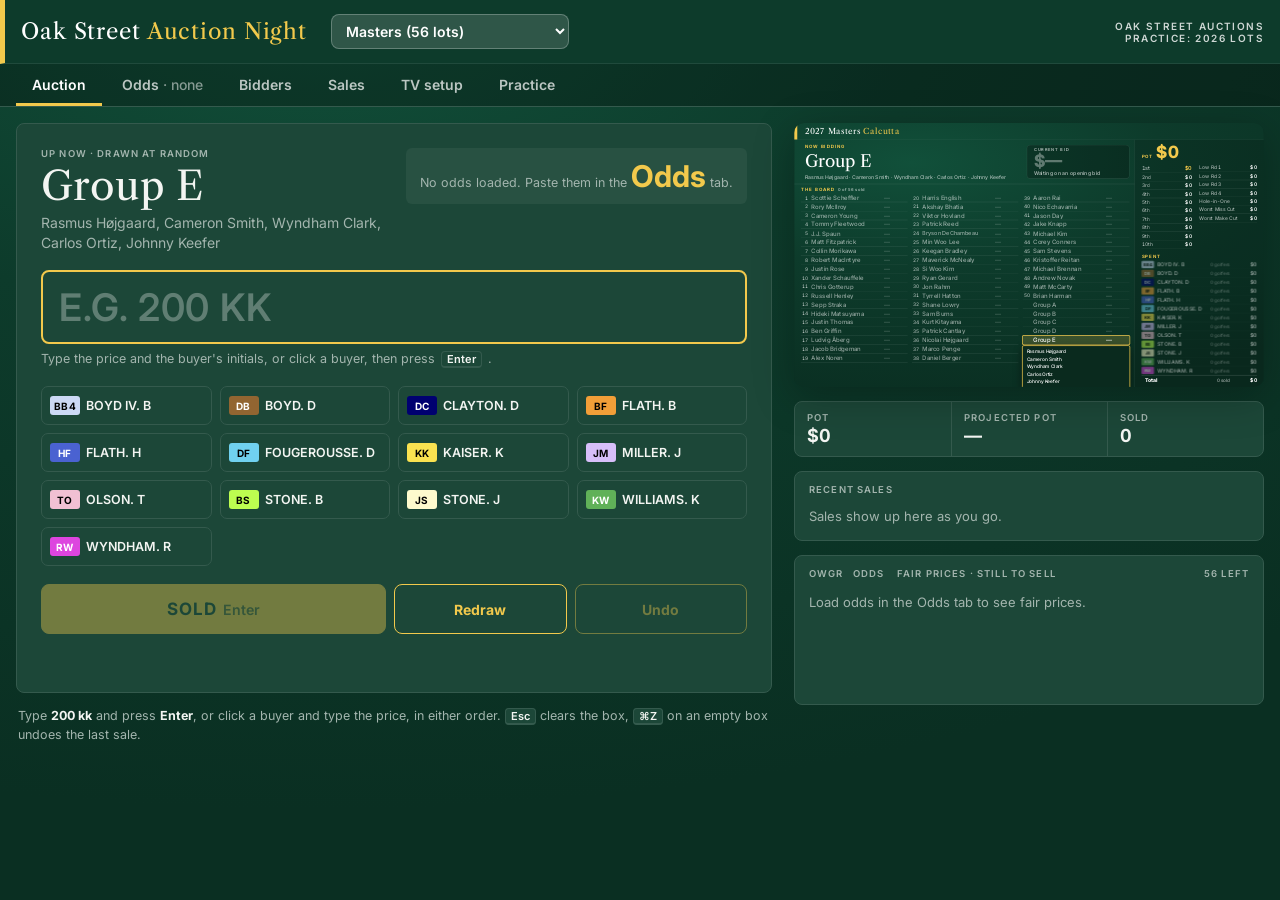
==== commit 345571ab: "Auction page: turn off fused-letter ligatures (Scheffler ffl) Co-Authored-By: Claude Opus 5.5 <norep" ====
--- a/auction/index.html
+++ b/auction/index.html
@@ -2,7 +2,10 @@
 <html lang="en"><head><meta charset="utf-8"><meta name="viewport" content="width=device-width,initial-scale=1,viewport-fit=cover">
 <title>Oak Street Auction Night</title>
 <meta name="robots" content="noindex"><link rel="apple-touch-icon" href="/apple-touch-icon.png">
-<style>:root{color-scheme:light}html,body{margin:0}[hidden]{display:none!important}</style>
+<style>:root{color-scheme:light}html,body{margin:0}[hidden]{display:none!important}
+/* names: no fused letters (Scheffler's "ffl") */
+body,.tv{font-variant-ligatures:no-common-ligatures;font-feature-settings:"liga" 0,"clig" 0}
+</style>
 </head><body>
 
 
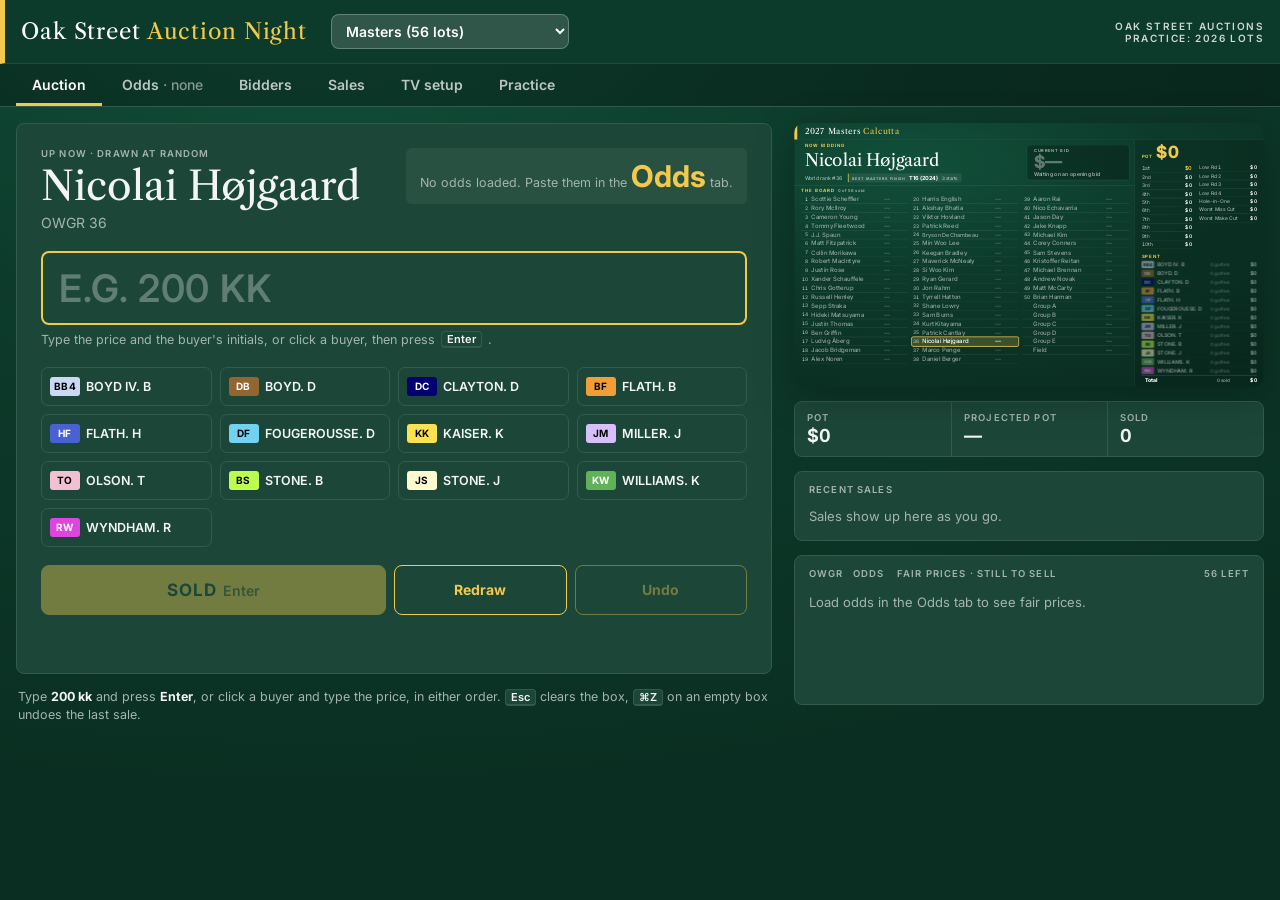
==== commit f6061669: "Auction page: indent names whose first letter hangs left (Caslon J) so they line up Co-Authored-By: " ====
--- a/auction/index.html
+++ b/auction/index.html
@@ -603,7 +603,13 @@
 function fitMem(){const m=document.querySelector("#tv .stage .mem");if(!m)return;m.style.whiteSpace="nowrap";m.style.fontSize="";
   if(m.scrollWidth<=m.clientWidth)return;let p=100;while(p>62&&m.scrollWidth>m.clientWidth){p-=2;m.style.fontSize=p+"%"}
   if(m.scrollWidth>m.clientWidth){m.style.whiteSpace="";m.style.fontSize=""}}
-{const _dt=drawTV;drawTV=function(){const r=_dt.apply(this,arguments);try{fitBoard()}catch(e){}try{fitMem()}catch(e){}return r}}
+{const _dt=drawTV;drawTV=function(){const r=_dt.apply(this,arguments);try{fitBoard()}catch(e){}try{fitMem()}catch(e){}try{fixHang()}catch(e){}return r}}
+/* letters that hang past the left edge in serif fonts (Caslon's J): indent by the overhang so names line up */
+const HANGC=document.createElement("canvas").getContext("2d");
+function fixHang(){document.querySelectorAll("#cLot, #tv .stage .lot").forEach(el=>{el.style.textIndent="";const t=(el.textContent||"").trim();if(!t)return;
+  const cs=getComputedStyle(el);HANGC.font=cs.fontStyle+" "+cs.fontWeight+" "+cs.fontSize+" "+cs.fontFamily;const ov=HANGC.measureText(t[0]).actualBoundingBoxLeft;
+  if(ov>0.5)el.style.textIndent=ov.toFixed(1)+"px"})}
+{const _rh=render;render=function(){const r=_rh.apply(this,arguments);try{fixHang()}catch(e){}return r}}
 
 function sell(name,owner,price){S.sales.push([name,owner,price]);S.queue=S.queue.filter(q=>q!==name);S.price="";S.buyer="";S.flash=1;JUST=name;clearTimeout(sell.t);sell.t=setTimeout(()=>{S.flash=0;render()},timer?240:2200);render()}
 const TAGOF=b=>(A.look[b]||[b])[0].toLowerCase(),NRM=s=>s.toLowerCase().replace(/[^a-z0-9 ]/g,"").replace(/\s+/g," ").trim();
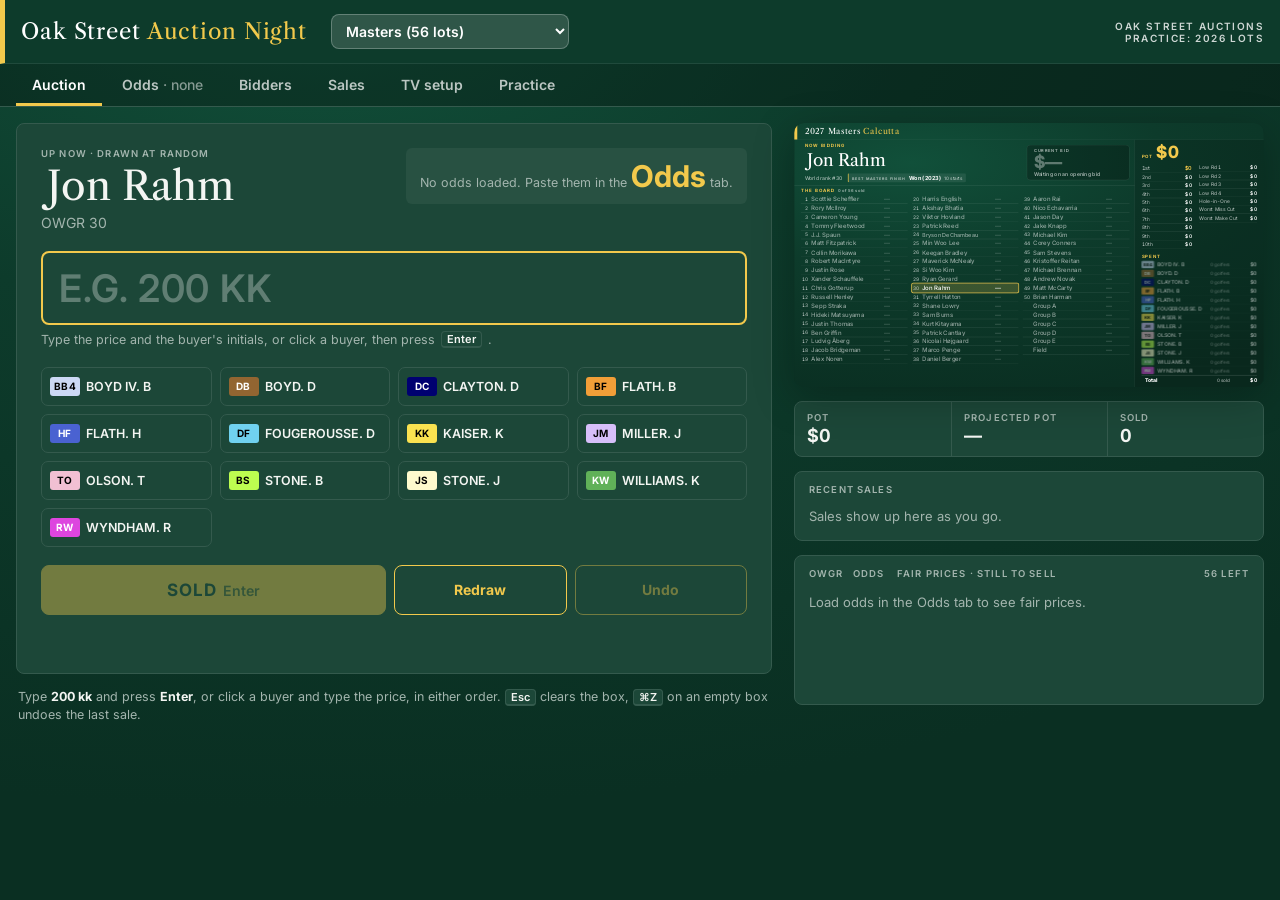
==== commit 8a044952: "Auction page: ligature-off rule now sticks on every element; J alignment re-runs once fonts load (Sa" ====
--- a/auction/index.html
+++ b/auction/index.html
@@ -2,10 +2,7 @@
 <html lang="en"><head><meta charset="utf-8"><meta name="viewport" content="width=device-width,initial-scale=1,viewport-fit=cover">
 <title>Oak Street Auction Night</title>
 <meta name="robots" content="noindex"><link rel="apple-touch-icon" href="/apple-touch-icon.png">
-<style>:root{color-scheme:light}html,body{margin:0}[hidden]{display:none!important}
-/* names: no fused letters (Scheffler's "ffl") */
-body,.tv{font-variant-ligatures:no-common-ligatures;font-feature-settings:"liga" 0,"clig" 0}
-</style>
+<style>:root{color-scheme:light}html,body{margin:0}[hidden]{display:none!important}</style>
 </head><body>
 
 
@@ -345,6 +342,9 @@
 .tv[data-ev="pga"] .sl .r.nw,.tv[data-ev="pga"] .bl .r.nw{background:rgba(255,255,255,.18);box-shadow:0 0 0 2px rgba(255,255,255,.18)}
 .tv[data-ev="pga"] .pp.m{background:rgba(255,255,255,.12);box-shadow:inset 0 0 0 1px rgba(255,255,255,.4)}
 .tv[data-ev="pga"] .bid.sold small{color:rgba(0,32,91,.65)}
+
+/* names: no fused letters (Scheffler's "ffl"); applied to every element because each "font:" setting would otherwise reset it */
+*{font-variant-ligatures:none!important;font-feature-settings:"liga" 0,"clig" 0,"dlig" 0!important}
 </style>
 
 <div class="top"><h1>Oak Street <span>Auction Night</span></h1><select id="evsel" class="evtop" aria-label="Auction"><option value="masters">Masters (56 lots)</option><option value="pga">PGA Championship (65 lots)</option><option value="usopen">U.S. Open (65 lots)</option><option value="open">The Open (66 lots)</option><option value="nfl">NFL Playoffs (14 teams)</option><option value="mm">March Madness (52 lots)</option></select><p><a href="/" style="color:inherit;text-decoration:none">Oak Street Auctions</a><br><span id="pracLbl">Practice: 2026 lots</span></p></div>
@@ -610,6 +610,7 @@
   const cs=getComputedStyle(el);HANGC.font=cs.fontStyle+" "+cs.fontWeight+" "+cs.fontSize+" "+cs.fontFamily;const ov=HANGC.measureText(t[0]).actualBoundingBoxLeft;
   if(ov>0.5)el.style.textIndent=ov.toFixed(1)+"px"})}
 {const _rh=render;render=function(){const r=_rh.apply(this,arguments);try{fixHang()}catch(e){}return r}}
+if(document.fonts){document.fonts.ready.then(()=>{try{fixHang()}catch(e){}});document.fonts.addEventListener&&document.fonts.addEventListener("loadingdone",()=>{try{fixHang()}catch(e){}})}
 
 function sell(name,owner,price){S.sales.push([name,owner,price]);S.queue=S.queue.filter(q=>q!==name);S.price="";S.buyer="";S.flash=1;JUST=name;clearTimeout(sell.t);sell.t=setTimeout(()=>{S.flash=0;render()},timer?240:2200);render()}
 const TAGOF=b=>(A.look[b]||[b])[0].toLowerCase(),NRM=s=>s.toLowerCase().replace(/[^a-z0-9 ]/g,"").replace(/\s+/g," ").trim();
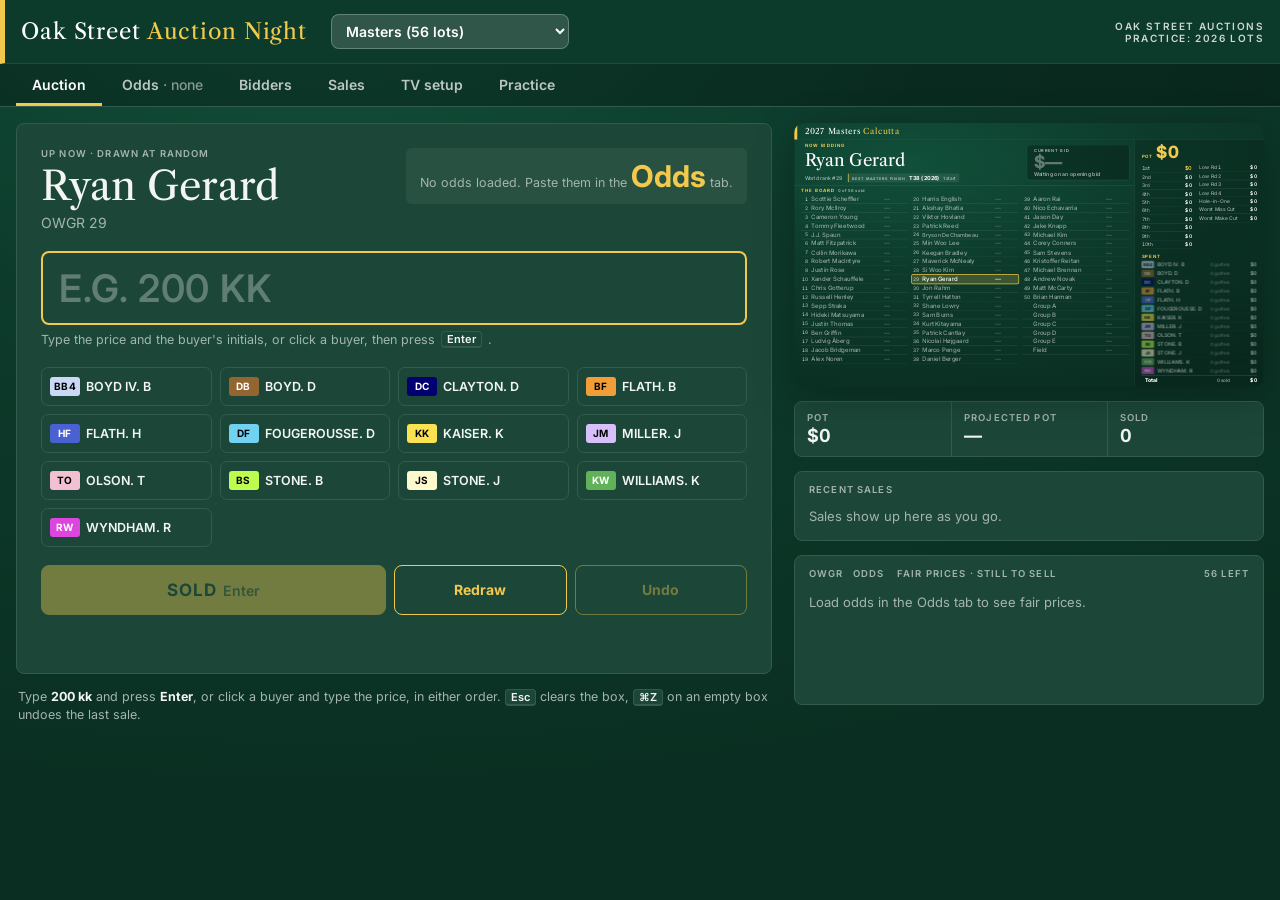
==== commit c01fb650: "TV results: replace 'Who got a steal' with 'Odds per datagolf.com' Co-Authored-By: Claude Opus 5.5 <" ====
--- a/auction/index.html
+++ b/auction/index.html
@@ -540,7 +540,7 @@
         <div class="bs2"><div><small>Paid</small>${fm(b.p)}</div><div><small>$ value</small><span class="${cl(b.d)}">${sg(b.d)}</span></div><div><small>% value</small><span class="${cl(b.d)}">${b.v?pc(b.d/b.v):"—"}</span></div><div><small>Odds</small>${(b.sh*100).toFixed(1)}%</div><div><small>Pot value</small><span class="${cl(b.d)}">${pc(b.d/R.pot,1)}</span></div></div>
         ${L.map(x=>`<div class="gl"><span>${esc(A.disp?A.disp[x.n]||x.n:x.n)}</span><i>${fm(x.p)}</i><b class="${cl(x.d)}">${sg(x.d)}</b><em class="${cl(x.d)}">${x.v?pc(x.d/x.v):"—"}</em></div>`).join("")}</div>`}).join("");
     tv.innerHTML=`<div class="bar"><h3>${esc(A.title)} <span>Calcutta</span></h3></div>
-    <div class="res"><div class="rh"><div><div class="k">${R.done?"Final results":"Results so far"}</div><div class="rt2">Who got a steal</div></div><div class="rp"><span class="k">${R.done?"Final pot":"Projected pot"}</span><b>${fm(R.pot)}</b></div></div>
+    <div class="res"><div class="rh"><div><div class="k">${R.done?"Final results":"Results so far"}</div><div class="rt2">Odds per datagolf.com</div></div><div class="rp"><span class="k">${R.done?"Final pot":"Projected pot"}</span><b>${fm(R.pot)}</b></div></div>
       <div class="cards2">${cards}</div></div>`;
     const box=tv.querySelector(".cards2");let fs=13.5;box.style.fontSize=fs+"px";while(box.scrollWidth>box.clientWidth+2&&fs>8.5){fs-=.5;box.style.fontSize=fs+"px"}
     return}const PP=projPot(),pot=PP!=null?PP:oddsOn()?0:pot0;
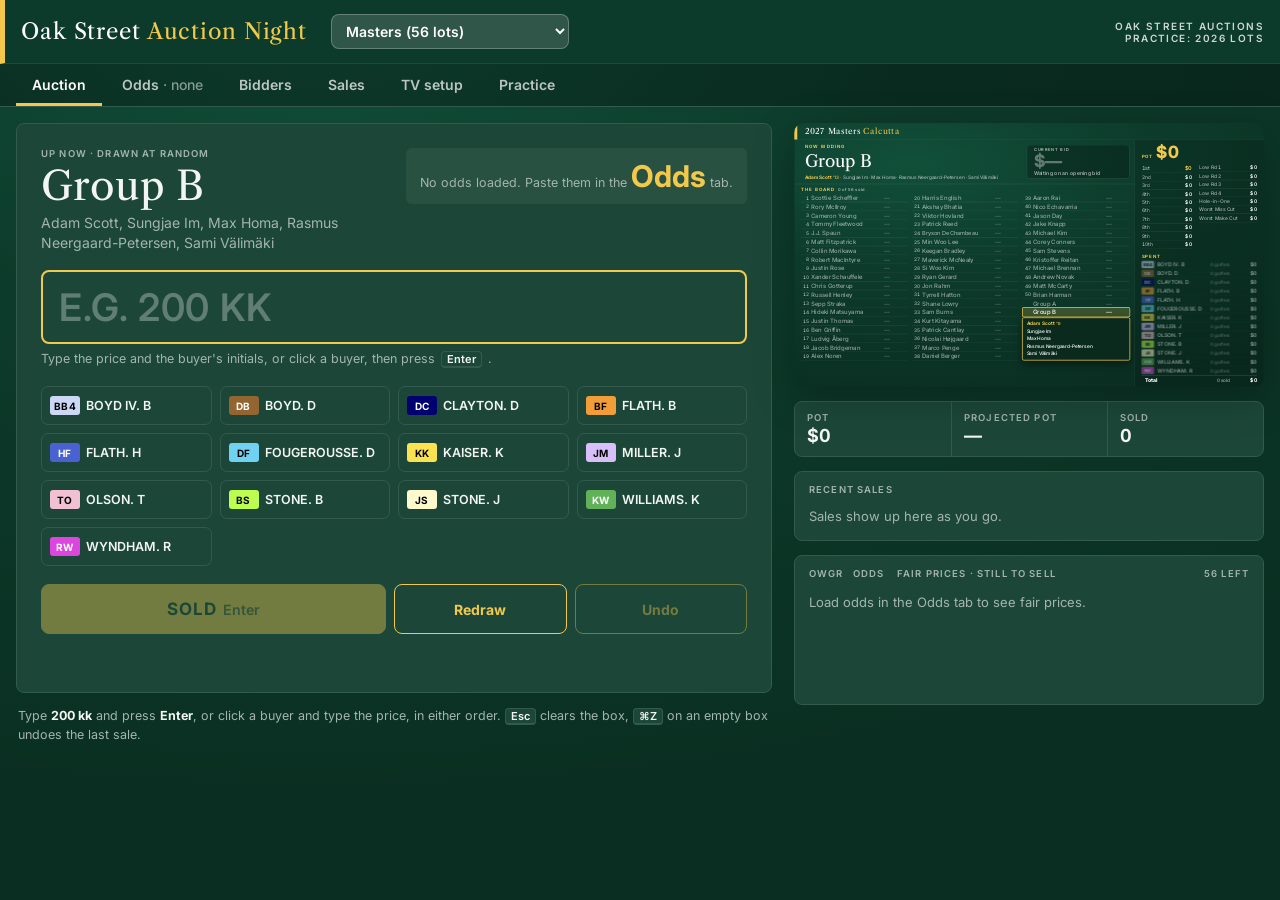
==== commit ce67239a: "TV results: heading 'Value' for all events; golf adds 'Odds per datagolf.com' Co-Authored-By: Claude" ====
--- a/auction/index.html
+++ b/auction/index.html
@@ -345,6 +345,8 @@
 
 /* names: no fused letters (Scheffler's "ffl"); applied to every element because each "font:" setting would otherwise reset it */
 *{font-variant-ligatures:none!important;font-feature-settings:"liga" 0,"clig" 0,"dlig" 0!important}
+
+.tv .res .rsrc{font:500 13px var(--ui);color:var(--tvmut);margin-top:3px;letter-spacing:.01em}
 </style>
 
 <div class="top"><h1>Oak Street <span>Auction Night</span></h1><select id="evsel" class="evtop" aria-label="Auction"><option value="masters">Masters (56 lots)</option><option value="pga">PGA Championship (65 lots)</option><option value="usopen">U.S. Open (65 lots)</option><option value="open">The Open (66 lots)</option><option value="nfl">NFL Playoffs (14 teams)</option><option value="mm">March Madness (52 lots)</option></select><p><a href="/" style="color:inherit;text-decoration:none">Oak Street Auctions</a><br><span id="pracLbl">Practice: 2026 lots</span></p></div>
@@ -540,7 +542,7 @@
         <div class="bs2"><div><small>Paid</small>${fm(b.p)}</div><div><small>$ value</small><span class="${cl(b.d)}">${sg(b.d)}</span></div><div><small>% value</small><span class="${cl(b.d)}">${b.v?pc(b.d/b.v):"—"}</span></div><div><small>Odds</small>${(b.sh*100).toFixed(1)}%</div><div><small>Pot value</small><span class="${cl(b.d)}">${pc(b.d/R.pot,1)}</span></div></div>
         ${L.map(x=>`<div class="gl"><span>${esc(A.disp?A.disp[x.n]||x.n:x.n)}</span><i>${fm(x.p)}</i><b class="${cl(x.d)}">${sg(x.d)}</b><em class="${cl(x.d)}">${x.v?pc(x.d/x.v):"—"}</em></div>`).join("")}</div>`}).join("");
     tv.innerHTML=`<div class="bar"><h3>${esc(A.title)} <span>Calcutta</span></h3></div>
-    <div class="res"><div class="rh"><div><div class="k">${R.done?"Final results":"Results so far"}</div><div class="rt2">Odds per datagolf.com</div></div><div class="rp"><span class="k">${R.done?"Final pot":"Projected pot"}</span><b>${fm(R.pot)}</b></div></div>
+    <div class="res"><div class="rh"><div><div class="k">${R.done?"Final results":"Results so far"}</div><div class="rt2">Value</div>${["masters","pga","usopen","open"].includes(EK)?`<div class="rsrc">Odds per datagolf.com</div>`:""}</div><div class="rp"><span class="k">${R.done?"Final pot":"Projected pot"}</span><b>${fm(R.pot)}</b></div></div>
       <div class="cards2">${cards}</div></div>`;
     const box=tv.querySelector(".cards2");let fs=13.5;box.style.fontSize=fs+"px";while(box.scrollWidth>box.clientWidth+2&&fs>8.5){fs-=.5;box.style.fontSize=fs+"px"}
     return}const PP=projPot(),pot=PP!=null?PP:oddsOn()?0:pot0;
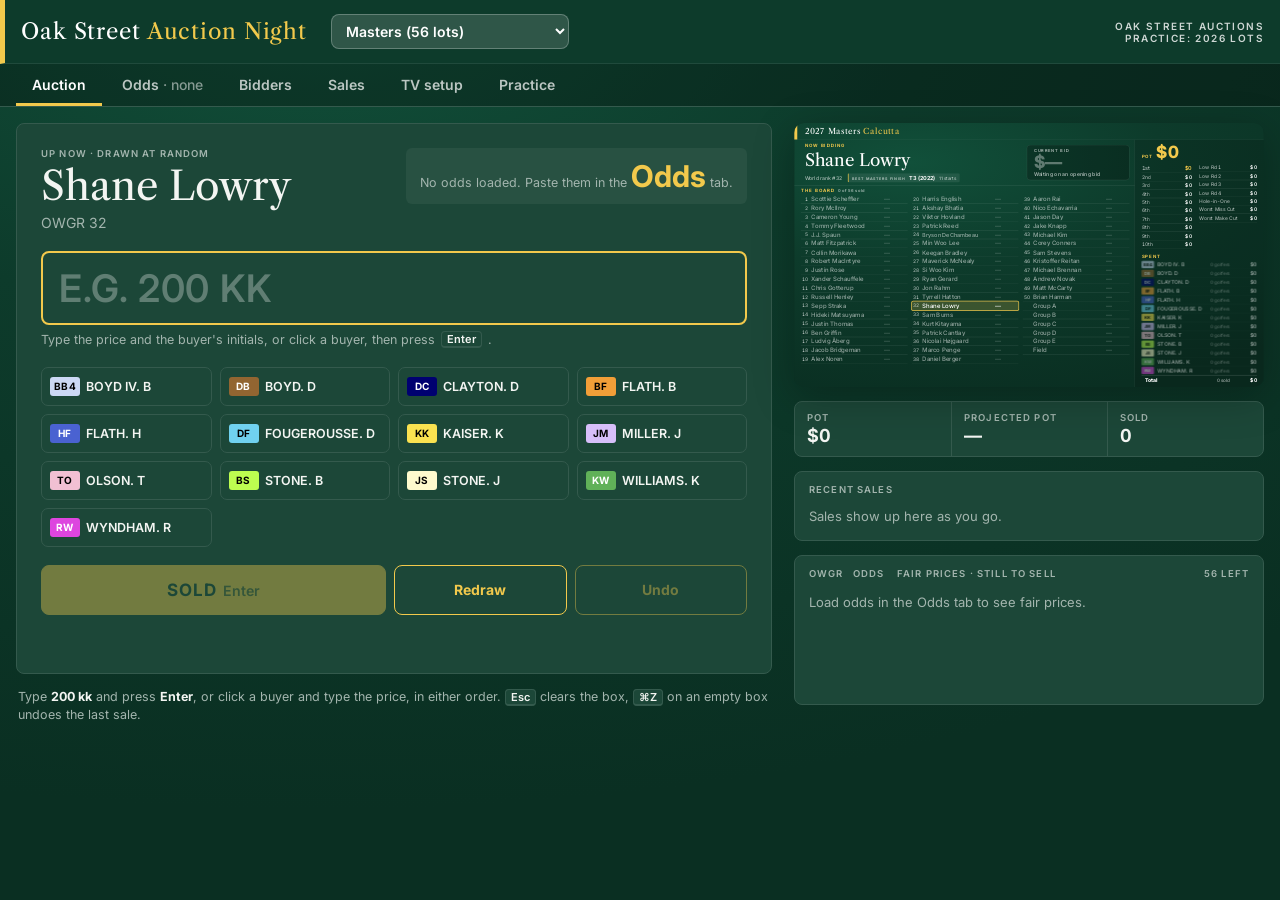
==== commit d195c4de: "TV results: header folded into the top bar; cards auto-size (2-5 columns) to fill the screen with no" ====
--- a/auction/index.html
+++ b/auction/index.html
@@ -347,6 +347,18 @@
 *{font-variant-ligatures:none!important;font-feature-settings:"liga" 0,"clig" 0,"dlig" 0!important}
 
 .tv .res .rsrc{font:500 13px var(--ui);color:var(--tvmut);margin-top:3px;letter-spacing:.01em}
+
+/* results screen: title, label and pot share the top bar so the cards get the room */
+.tv .bar.rbar{gap:22px}
+.tv .bar.rbar .rlab{display:flex;align-items:baseline;gap:12px;min-width:0}
+.tv .bar.rbar .rlab b{font:400 26px var(--serif);color:#fff}
+.tv .bar.rbar .rlab span{font:600 13px var(--ui);color:var(--tvmut);letter-spacing:.02em;white-space:nowrap}
+.tv .bar.rbar .rpot{margin-left:auto;display:flex;align-items:baseline;gap:10px}
+.tv .bar.rbar .rpot span{font:700 11px var(--ui);letter-spacing:.16em;text-transform:uppercase;color:var(--gold)}
+.tv .bar.rbar .rpot b{font:800 30px var(--ui);color:var(--gold);font-variant-numeric:tabular-nums}
+.tv .res{padding:12px 20px 10px!important}
+.tv .res .bs2{grid-template-columns:repeat(5,auto)!important;justify-content:space-between;gap:.35em .6em!important}.tv .res .bs2 small{font-size:.6em!important;letter-spacing:.06em!important;white-space:nowrap}.tv .res .bs2>div{white-space:nowrap}
+.tv .res .gl{gap:.45em!important;grid-template-columns:minmax(0,1fr) auto auto auto!important}
 </style>
 
 <div class="top"><h1>Oak Street <span>Auction Night</span></h1><select id="evsel" class="evtop" aria-label="Auction"><option value="masters">Masters (56 lots)</option><option value="pga">PGA Championship (65 lots)</option><option value="usopen">U.S. Open (65 lots)</option><option value="open">The Open (66 lots)</option><option value="nfl">NFL Playoffs (14 teams)</option><option value="mm">March Madness (52 lots)</option></select><p><a href="/" style="color:inherit;text-decoration:none">Oak Street Auctions</a><br><span id="pracLbl">Practice: 2026 lots</span></p></div>
@@ -541,10 +553,16 @@
       return`<div class="bc2"><div class="bh2">${tag(b.o)}<span>${esc(b.o)}</span></div>
         <div class="bs2"><div><small>Paid</small>${fm(b.p)}</div><div><small>$ value</small><span class="${cl(b.d)}">${sg(b.d)}</span></div><div><small>% value</small><span class="${cl(b.d)}">${b.v?pc(b.d/b.v):"—"}</span></div><div><small>Odds</small>${(b.sh*100).toFixed(1)}%</div><div><small>Pot value</small><span class="${cl(b.d)}">${pc(b.d/R.pot,1)}</span></div></div>
         ${L.map(x=>`<div class="gl"><span>${esc(A.disp?A.disp[x.n]||x.n:x.n)}</span><i>${fm(x.p)}</i><b class="${cl(x.d)}">${sg(x.d)}</b><em class="${cl(x.d)}">${x.v?pc(x.d/x.v):"—"}</em></div>`).join("")}</div>`}).join("");
-    tv.innerHTML=`<div class="bar"><h3>${esc(A.title)} <span>Calcutta</span></h3></div>
-    <div class="res"><div class="rh"><div><div class="k">${R.done?"Final results":"Results so far"}</div><div class="rt2">Value</div>${["masters","pga","usopen","open"].includes(EK)?`<div class="rsrc">Odds per datagolf.com</div>`:""}</div><div class="rp"><span class="k">${R.done?"Final pot":"Projected pot"}</span><b>${fm(R.pot)}</b></div></div>
+    tv.innerHTML=`<div class="bar rbar"><h3>${esc(A.title)} <span>Calcutta</span></h3><div class="rlab"><b>Value</b><span>${R.done?"Final results":"Results so far"}${["masters","pga","usopen","open"].includes(EK)?" · Odds per datagolf.com":""}</span></div><div class="rpot"><span>${R.done?"Final pot":"Projected pot"}</span><b>${fm(R.pot)}</b></div></div>
+    <div class="res">
       <div class="cards2">${cards}</div></div>`;
-    const box=tv.querySelector(".cards2");let fs=13.5;box.style.fontSize=fs+"px";while(box.scrollWidth>box.clientWidth+2&&fs>8.5){fs-=.5;box.style.fontSize=fs+"px"}
+    const box=tv.querySelector(".cards2");const align=()=>{for(const c of box.querySelectorAll(".bc2")){const rs=[...c.querySelectorAll(".gl")];rs.forEach(r=>r.style.gridTemplateColumns="");const w=[1,2,3].map(k=>Math.ceil(Math.max(0,...rs.map(r=>r.children[k]?r.children[k].scrollWidth:0))));rs.forEach(r=>r.style.gridTemplateColumns=`minmax(0,1fr) ${w[0]}px ${w[1]}px ${w[2]}px`)}};
+    const fits=v=>{box.style.fontSize=v+"px";align();if(box.scrollWidth>box.clientWidth+2||box.scrollHeight>box.clientHeight+2)return false;
+      for(const e of box.querySelectorAll(".gl span,.gl b,.gl em,.bh2 span"))if(e.scrollWidth>e.clientWidth+1)return false;
+      for(const d of box.querySelectorAll(".bs2>div")){const sm=d.querySelector("small");const fsz=parseFloat(getComputedStyle(d).fontSize);if(d.scrollWidth>d.clientWidth+1||sm.offsetHeight>parseFloat(getComputedStyle(sm).fontSize)*1.7||d.offsetHeight>sm.offsetHeight+fsz*1.6)return false}
+      return true};
+    const best=n=>{box.style.columns=n+" auto";let lo=8.5,hi=30;if(!fits(lo))return 0;for(let k=0;k<14;k++){const mid=(lo+hi)/2;if(fits(mid))lo=mid;else hi=mid}return Math.floor(lo*4)/4};
+    let pick=[4,0];for(const n of [2,3,4,5]){const v=best(n);if(v>pick[1])pick=[n,v]}box.style.columns=pick[0]+" auto";box.style.fontSize=(pick[1]||8.5)+"px";align()
     return}const PP=projPot(),pot=PP!=null?PP:oddsOn()?0:pot0;
   const last=S.sales[S.sales.length-1],fl=S.flash&&last,dn=fl?last[0]:n,DL=dn&&lot(dn);
   let bid;
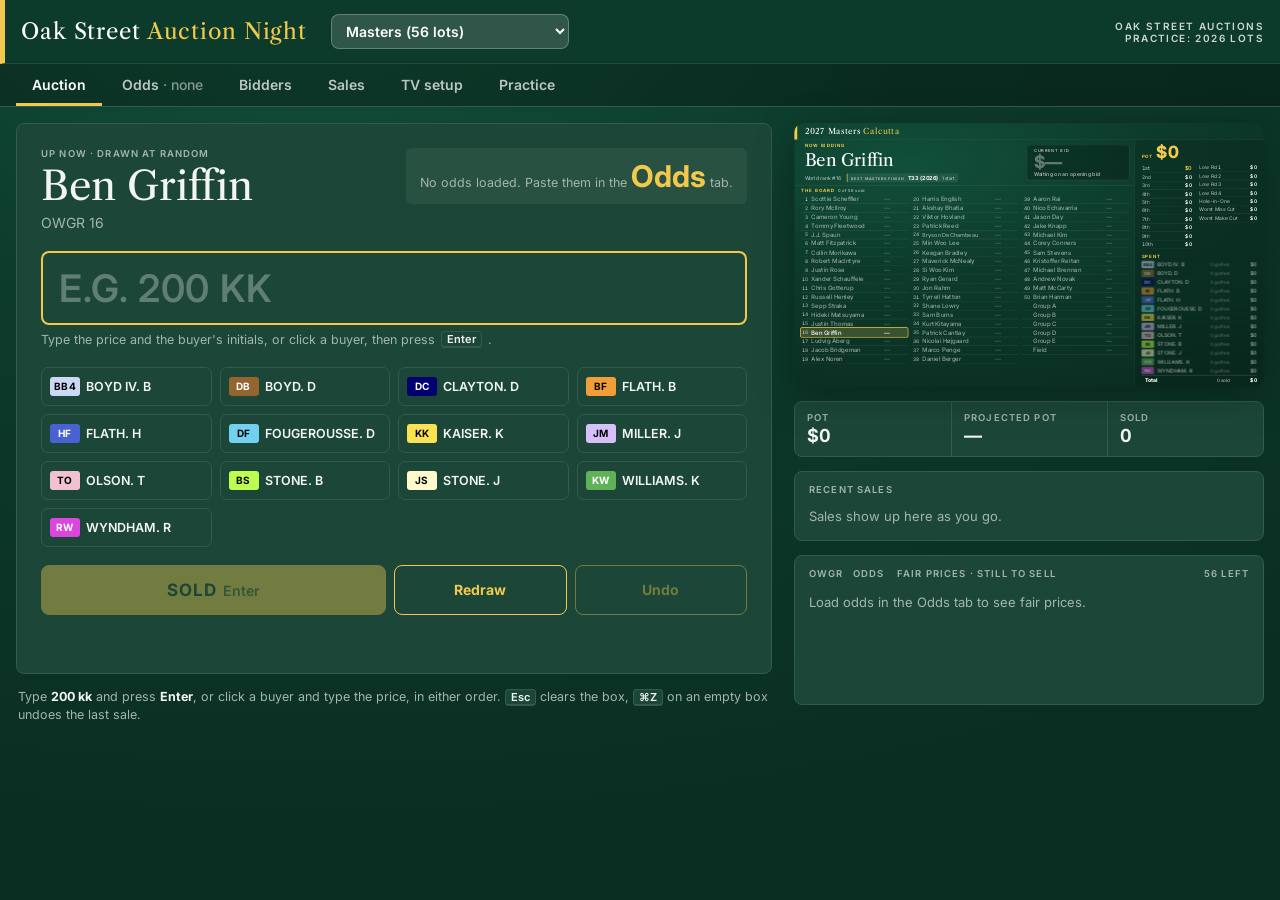
==== commit 7831b6f0: "TV results: same column widths across every card so all numbers line up; stricter no-cutoff checks C" ====
--- a/auction/index.html
+++ b/auction/index.html
@@ -359,6 +359,7 @@
 .tv .res{padding:12px 20px 10px!important}
 .tv .res .bs2{grid-template-columns:repeat(5,auto)!important;justify-content:space-between;gap:.35em .6em!important}.tv .res .bs2 small{font-size:.6em!important;letter-spacing:.06em!important;white-space:nowrap}.tv .res .bs2>div{white-space:nowrap}
 .tv .res .gl{gap:.45em!important;grid-template-columns:minmax(0,1fr) auto auto auto!important}
+.tv .res .gl i{text-align:right}
 </style>
 
 <div class="top"><h1>Oak Street <span>Auction Night</span></h1><select id="evsel" class="evtop" aria-label="Auction"><option value="masters">Masters (56 lots)</option><option value="pga">PGA Championship (65 lots)</option><option value="usopen">U.S. Open (65 lots)</option><option value="open">The Open (66 lots)</option><option value="nfl">NFL Playoffs (14 teams)</option><option value="mm">March Madness (52 lots)</option></select><p><a href="/" style="color:inherit;text-decoration:none">Oak Street Auctions</a><br><span id="pracLbl">Practice: 2026 lots</span></p></div>
@@ -556,13 +557,15 @@
     tv.innerHTML=`<div class="bar rbar"><h3>${esc(A.title)} <span>Calcutta</span></h3><div class="rlab"><b>Value</b><span>${R.done?"Final results":"Results so far"}${["masters","pga","usopen","open"].includes(EK)?" · Odds per datagolf.com":""}</span></div><div class="rpot"><span>${R.done?"Final pot":"Projected pot"}</span><b>${fm(R.pot)}</b></div></div>
     <div class="res">
       <div class="cards2">${cards}</div></div>`;
-    const box=tv.querySelector(".cards2");const align=()=>{for(const c of box.querySelectorAll(".bc2")){const rs=[...c.querySelectorAll(".gl")];rs.forEach(r=>r.style.gridTemplateColumns="");const w=[1,2,3].map(k=>Math.ceil(Math.max(0,...rs.map(r=>r.children[k]?r.children[k].scrollWidth:0))));rs.forEach(r=>r.style.gridTemplateColumns=`minmax(0,1fr) ${w[0]}px ${w[1]}px ${w[2]}px`)}};
+    const box=tv.querySelector(".cards2");const align=()=>{const rs=[...box.querySelectorAll(".gl")];rs.forEach(r=>r.style.gridTemplateColumns="");const w=[1,2,3].map(k=>Math.ceil(Math.max(0,...rs.map(r=>r.children[k]?r.children[k].scrollWidth:0))));rs.forEach(r=>r.style.gridTemplateColumns=`minmax(0,1fr) ${w[0]}px ${w[1]}px ${w[2]}px`);
+      const ss=[...box.querySelectorAll(".bs2")];ss.forEach(s=>s.style.gridTemplateColumns="");const sw=[0,1,2,3,4].map(k=>Math.ceil(Math.max(0,...ss.map(s=>s.children[k]?s.children[k].scrollWidth:0))));ss.forEach(s=>{s.style.gridTemplateColumns=sw.map(x=>x+"px").join(" ")})};
     const fits=v=>{box.style.fontSize=v+"px";align();if(box.scrollWidth>box.clientWidth+2||box.scrollHeight>box.clientHeight+2)return false;
       for(const e of box.querySelectorAll(".gl span,.gl b,.gl em,.bh2 span"))if(e.scrollWidth>e.clientWidth+1)return false;
+      for(const s of box.querySelectorAll(".bs2,.gl,.bh2"))if(s.scrollWidth>s.clientWidth+1)return false;
       for(const d of box.querySelectorAll(".bs2>div")){const sm=d.querySelector("small");const fsz=parseFloat(getComputedStyle(d).fontSize);if(d.scrollWidth>d.clientWidth+1||sm.offsetHeight>parseFloat(getComputedStyle(sm).fontSize)*1.7||d.offsetHeight>sm.offsetHeight+fsz*1.6)return false}
       return true};
     const best=n=>{box.style.columns=n+" auto";let lo=8.5,hi=30;if(!fits(lo))return 0;for(let k=0;k<14;k++){const mid=(lo+hi)/2;if(fits(mid))lo=mid;else hi=mid}return Math.floor(lo*4)/4};
-    let pick=[4,0];for(const n of [2,3,4,5]){const v=best(n);if(v>pick[1])pick=[n,v]}box.style.columns=pick[0]+" auto";box.style.fontSize=(pick[1]||8.5)+"px";align()
+    let pick=[4,0];for(const n of [2,3,4,5]){const v=best(n);if(v>pick[1])pick=[n,v]}box.style.columns=pick[0]+" auto";{let v=pick[1]||8.5;while(v>8.5&&!fits(v))v-=.25;box.style.fontSize=v+"px";align()}
     return}const PP=projPot(),pot=PP!=null?PP:oddsOn()?0:pot0;
   const last=S.sales[S.sales.length-1],fl=S.flash&&last,dn=fl?last[0]:n,DL=dn&&lot(dn);
   let bid;
